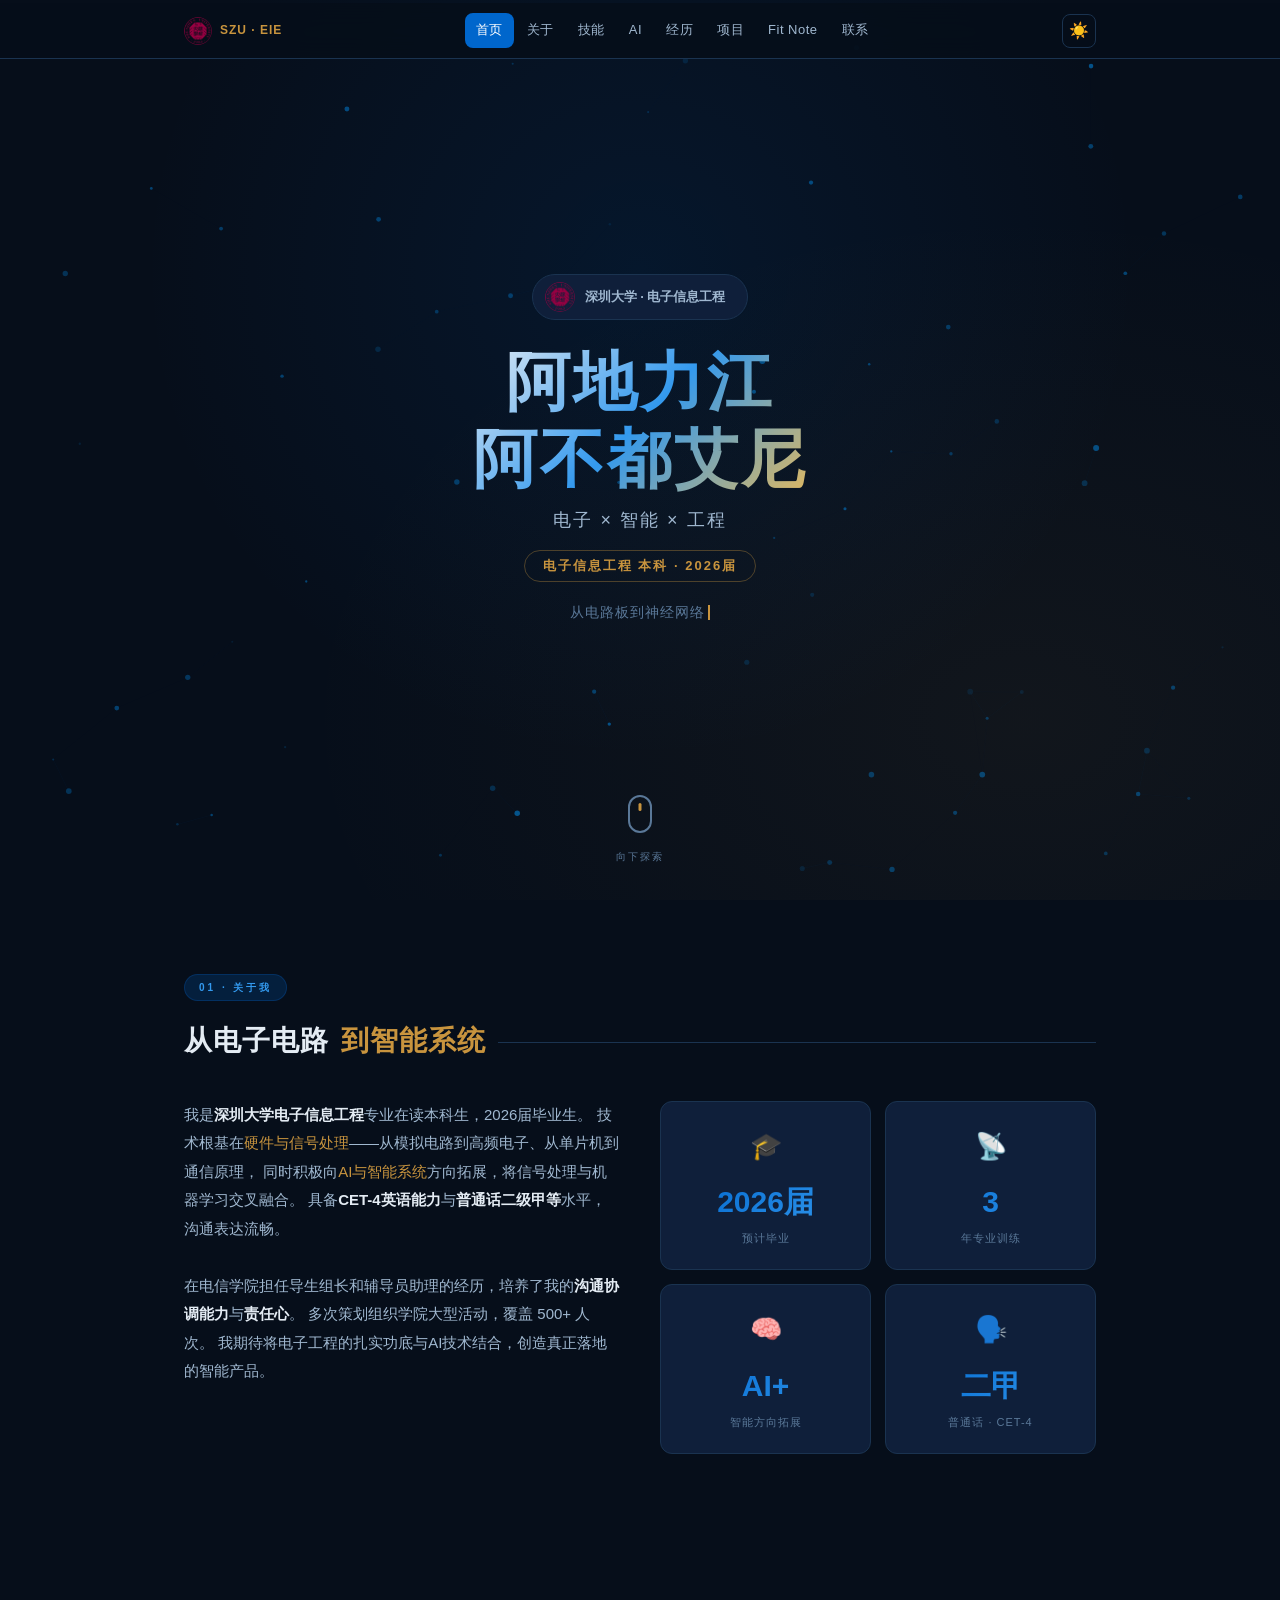
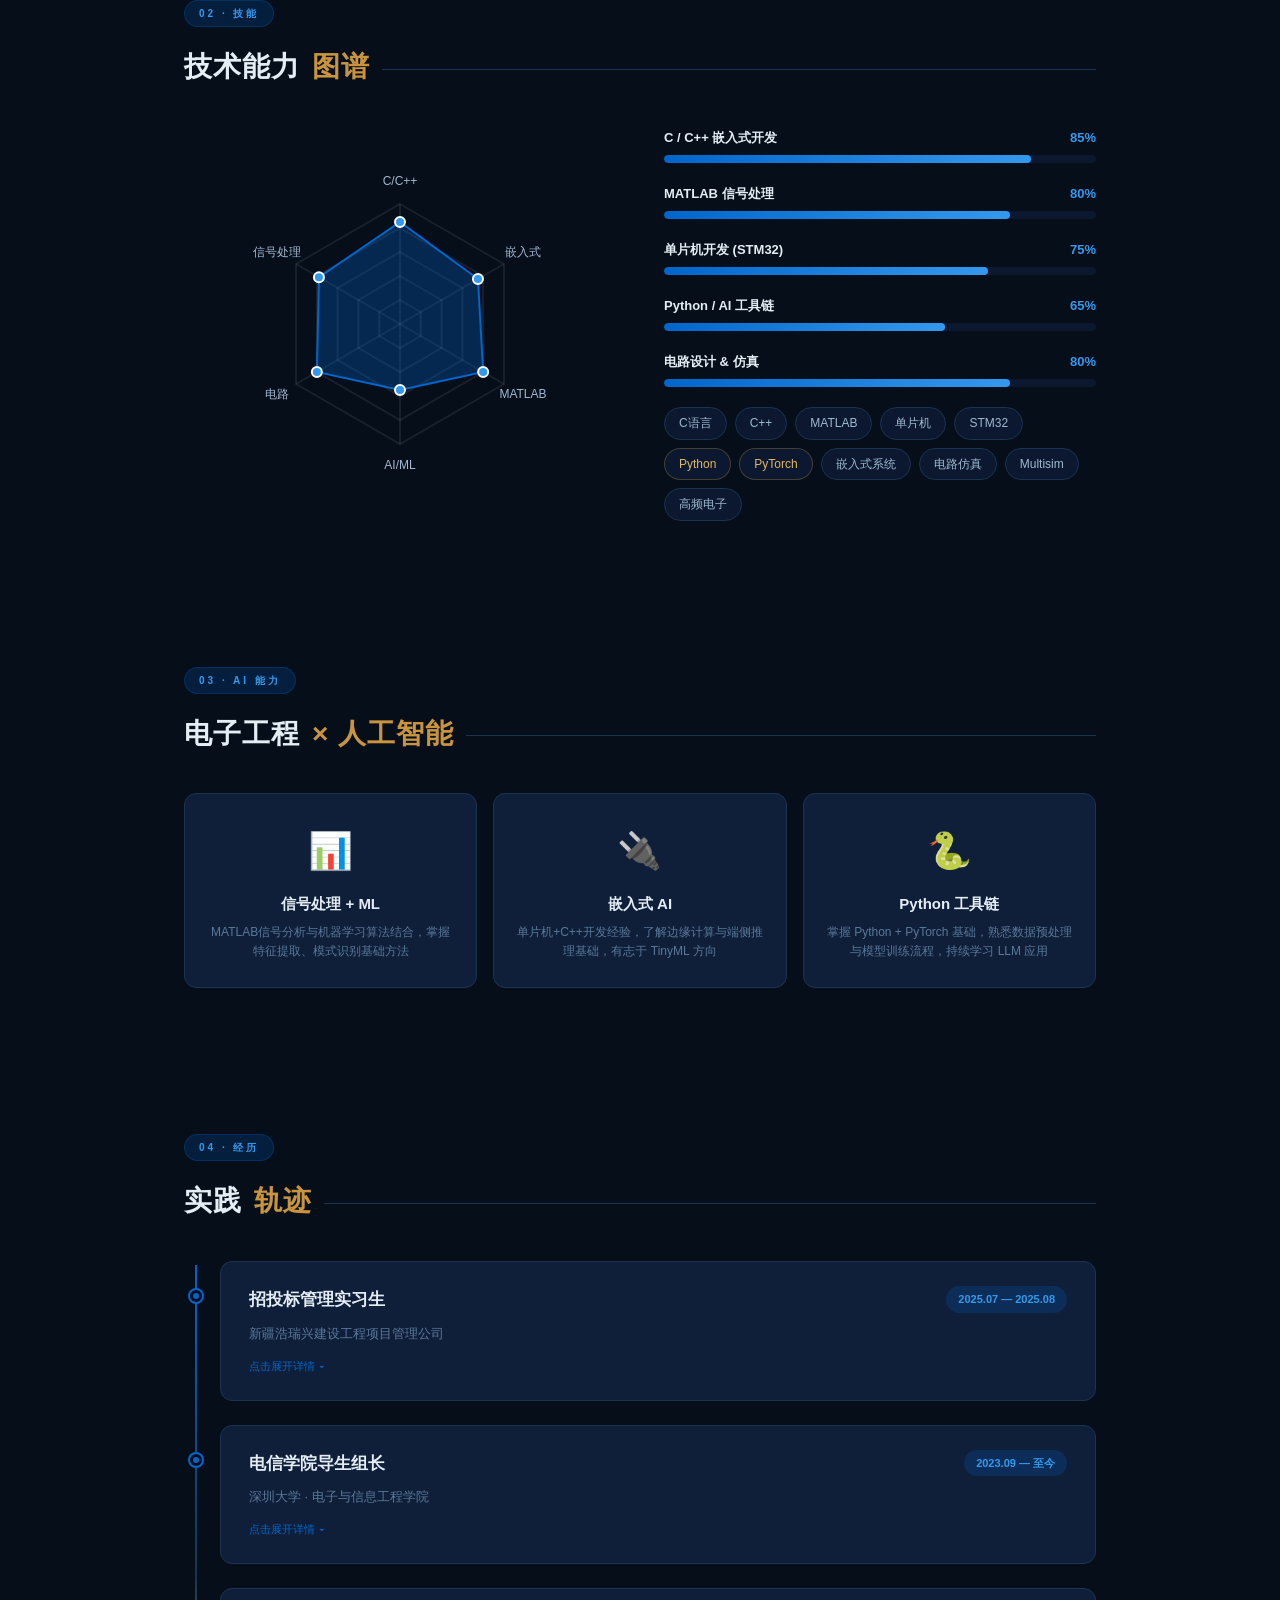
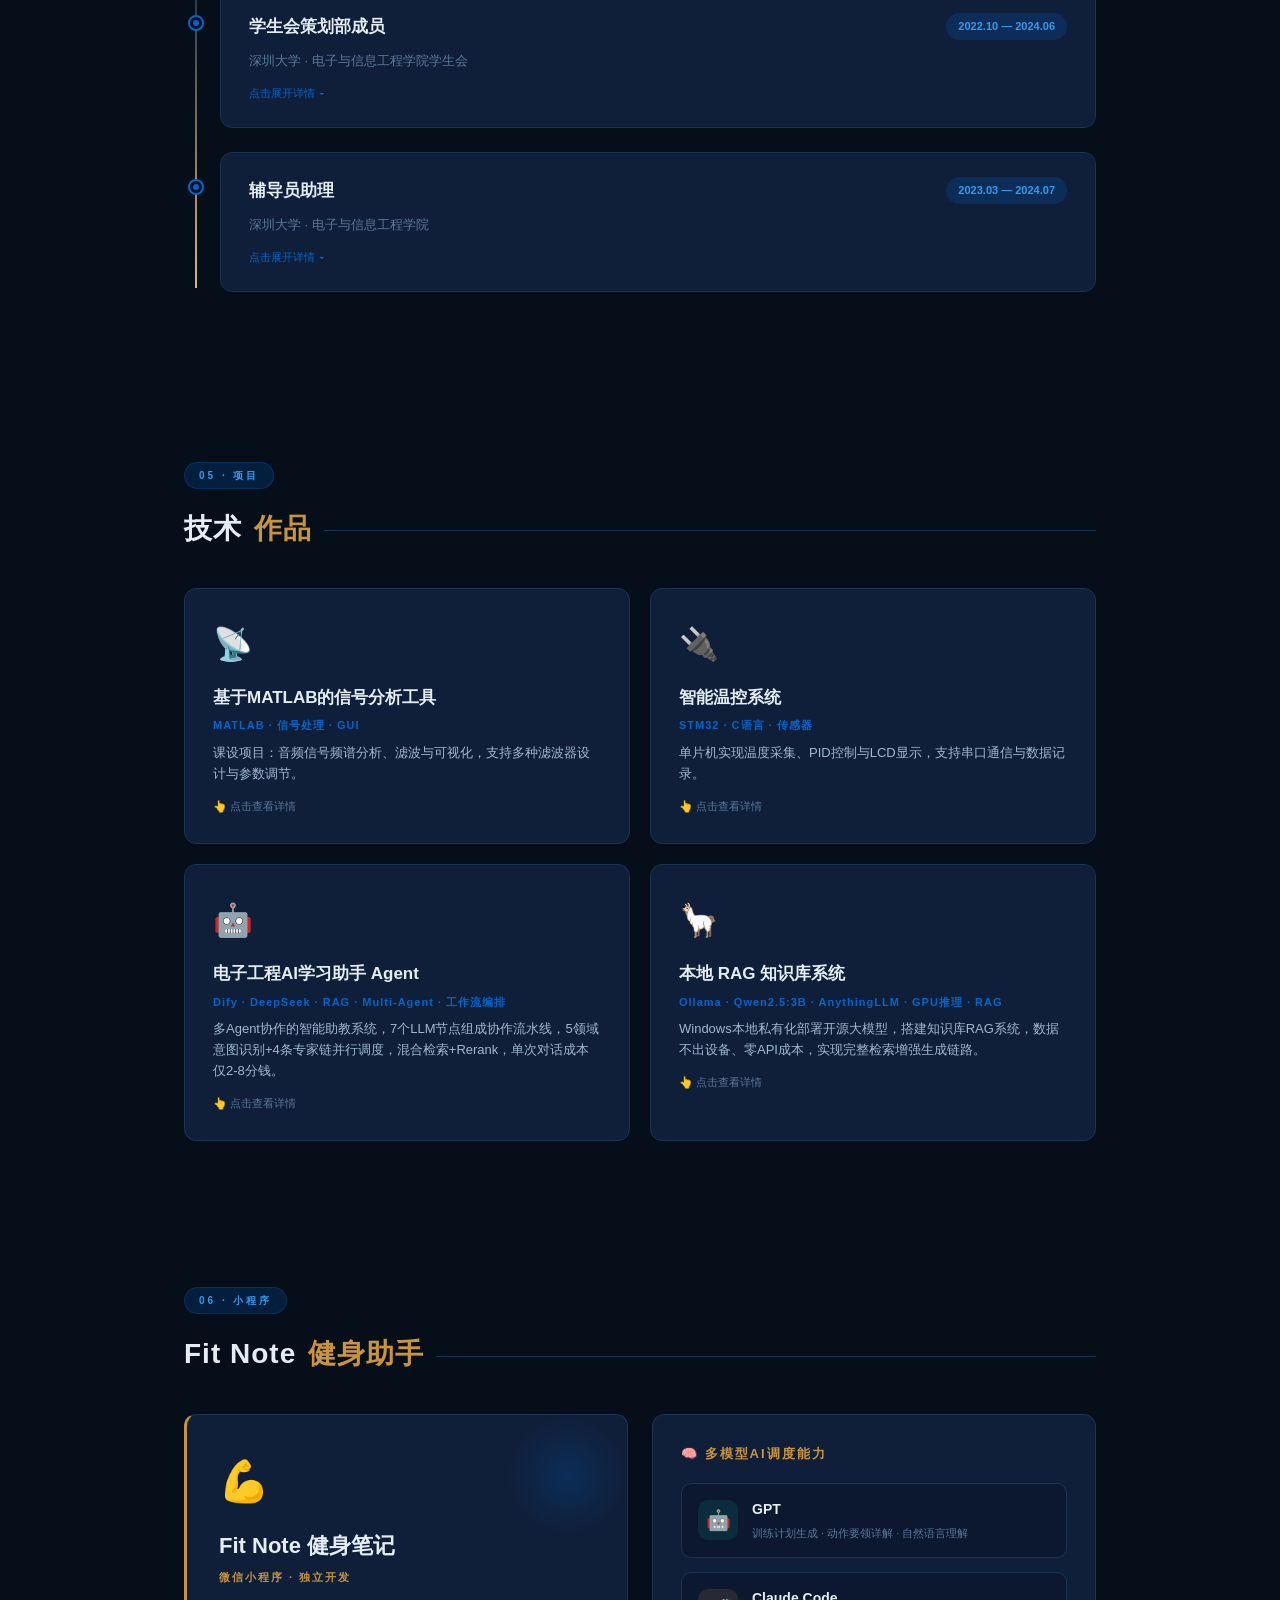
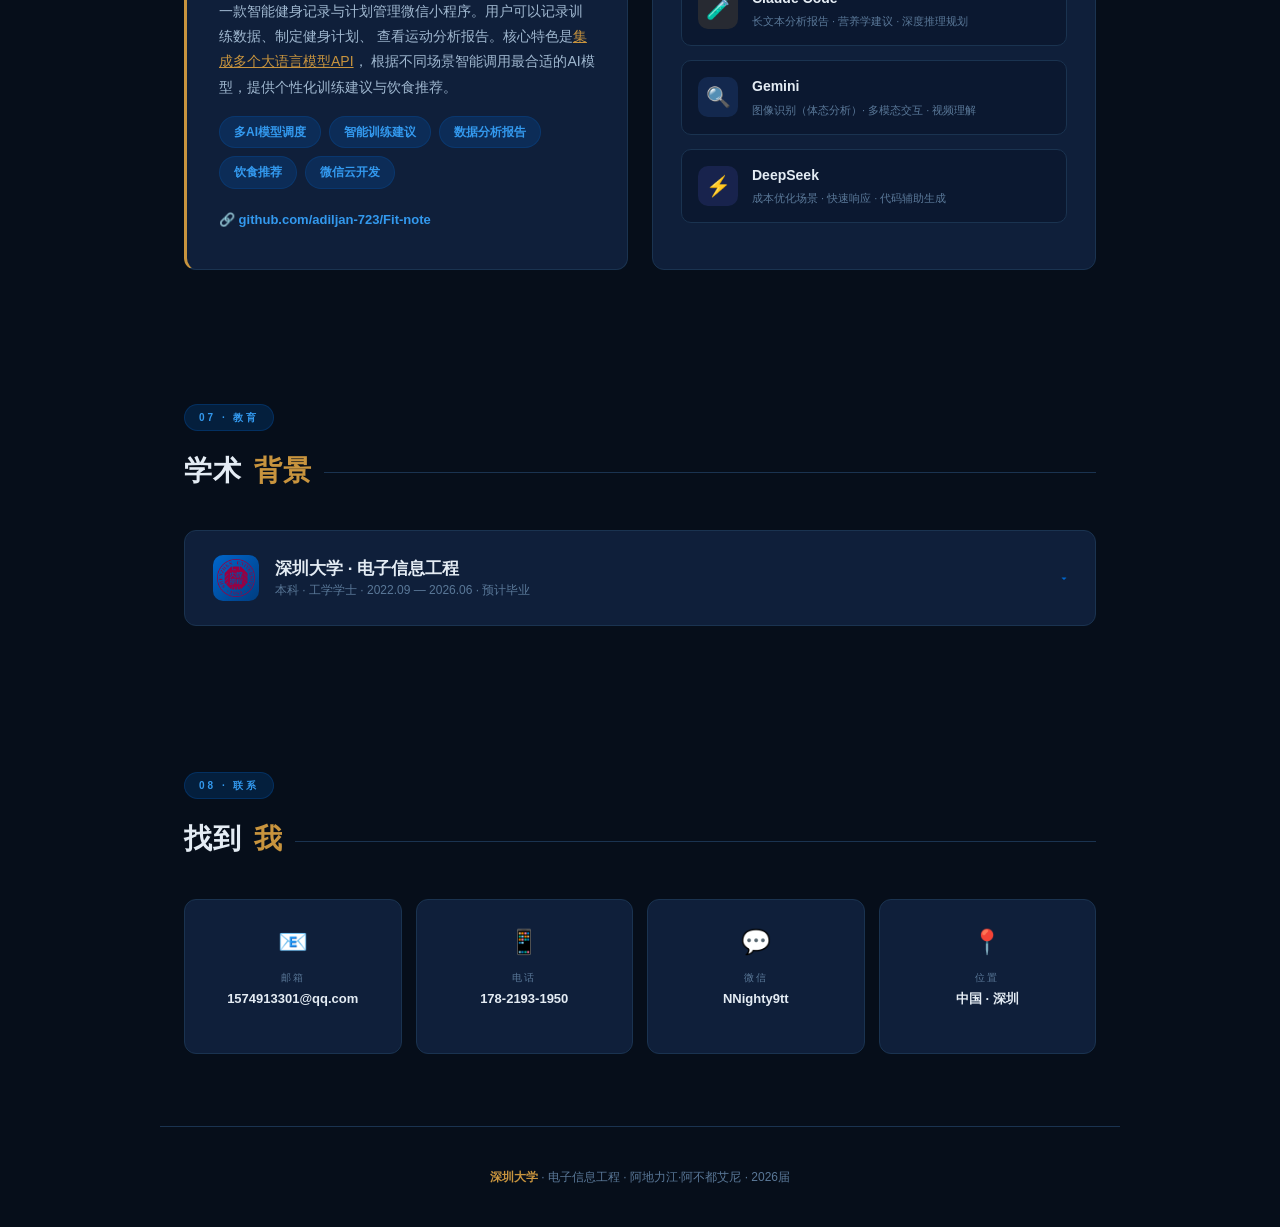
==== index.html @ 098285e2 "Agent项目改为弹窗模式+演示视频，修复Ollama视频路径 - Agent卡片：从直接跳转改为弹窗详情+视频播放+在线体验按钮 - Ollama卡片：移除本地路径按钮，改用相对路径视频 - 新增 " ====
<!DOCTYPE html>
<html lang="zh-CN" data-theme="dark">
<head>
<meta charset="UTF-8">
<meta name="viewport" content="width=device-width, initial-scale=1.0">
<title>阿地力江·阿不都艾尼 — 交互式简历</title>
<style>
/* ============================================================
   深圳大学校徽色系 — CSS Variables
   深蓝 #002b5c / 科技蓝 #0066cc / 暖金 #c8943e
   ============================================================ */
:root {
  --font: "PingFang SC", "Microsoft YaHei", "Helvetica Neue", -apple-system, sans-serif;
  --radius: 12px;
  --transition: 0.3s cubic-bezier(0.4, 0, 0.2, 1);
  --max-width: 960px;
  --nav-height: 56px;
}

[data-theme="dark"] {
  --bg: #060e1a;
  --bg2: #0b1830;
  --bg-card: #0f1f3a;
  --text: #e4ecf4;
  --text2: #a0b8d0;
  --text3: #5a7898;
  --accent: #0066cc;
  --accent2: #3399ee;
  --gold: #c8943e;
  --gold-light: #e0b860;
  --accent-glow: rgba(0, 102, 204, 0.2);
  --border: #1a3350;
  --nav-bg: rgba(6, 14, 26, 0.88);
  --shadow: 0 4px 24px rgba(0,0,0,0.5);
  --hero-gradient: radial-gradient(ellipse at 50% 30%, rgba(0,102,204,0.1) 0%, transparent 55%),
                    radial-gradient(ellipse at 80% 80%, rgba(200,148,62,0.06) 0%, transparent 50%);
  --card-highlight: rgba(0, 102, 204, 0.06);
}

[data-theme="light"] {
  --bg: #f4f7fa;
  --bg2: #eaf0f6;
  --bg-card: #ffffff;
  --text: #0a1f35;
  --text2: #3a5878;
  --text3: #8098b0;
  --accent: #004d99;
  --accent2: #0066cc;
  --gold: #a07020;
  --gold-light: #c8943e;
  --accent-glow: rgba(0, 77, 153, 0.08);
  --border: #d0dce8;
  --nav-bg: rgba(244, 247, 250, 0.88);
  --shadow: 0 4px 24px rgba(0,0,0,0.06);
  --hero-gradient: radial-gradient(ellipse at 50% 30%, rgba(0,77,153,0.04) 0%, transparent 55%),
                    radial-gradient(ellipse at 80% 80%, rgba(160,112,32,0.04) 0%, transparent 50%);
  --card-highlight: rgba(0, 77, 153, 0.03);
}

/* ============================================================
   Reset & Base
   ============================================================ */
*, *::before, *::after { margin: 0; padding: 0; box-sizing: border-box; }
html { scroll-behavior: smooth; scroll-padding-top: var(--nav-height); }
body {
  font-family: var(--font);
  background: var(--bg);
  color: var(--text);
  line-height: 1.7;
  transition: background var(--transition), color var(--transition);
  overflow-x: hidden;
}
a { color: var(--accent2); text-decoration: none; }

#scroll-progress {
  position: fixed; top: 0; left: 0; height: 3px;
  background: linear-gradient(90deg, var(--accent), var(--gold-light));
  z-index: 1001; width: 0%; transition: width 0.1s linear;
}

/* ====== Navbar ====== */
.nav {
  position: fixed; top: 3px; left: 0; right: 0; z-index: 1000;
  height: var(--nav-height);
  background: var(--nav-bg);
  backdrop-filter: blur(16px);
  -webkit-backdrop-filter: blur(16px);
  border-bottom: 1px solid var(--border);
  display: flex; align-items: center; justify-content: center;
}
.nav-inner {
  display: flex; align-items: center; gap: 8px;
  max-width: var(--max-width); width: 100%;
  padding: 0 24px; justify-content: space-between;
}
.nav-brand {
  display: flex; align-items: center; gap: 8px;
  font-size: 12px; font-weight: 700;
  color: var(--gold); letter-spacing: 1px; white-space: nowrap;
}
.nav-logo { width: 28px; height: 28px; border-radius: 50%; object-fit: contain; }
.nav-links { display: flex; gap: 2px; }
.nav-links a {
  color: var(--text2); font-size: 13px; font-weight: 500;
  padding: 6px 11px; border-radius: 8px;
  transition: all var(--transition); letter-spacing: 0.5px;
}
.nav-links a:hover { color: var(--text); background: var(--bg2); }
.nav-links a.active { color: #fff; background: var(--accent); }
.nav-right { display: flex; align-items: center; gap: 10px; }
.theme-toggle {
  background: none; border: 1px solid var(--border);
  color: var(--text2); font-size: 16px;
  width: 34px; height: 34px; border-radius: 8px;
  cursor: pointer; display: flex; align-items: center; justify-content: center;
  transition: all var(--transition);
}
.theme-toggle:hover { border-color: var(--gold); color: var(--gold); }

/* ====== Sections ====== */
.section {
  max-width: var(--max-width); margin: 0 auto;
  padding: 72px 24px;
  opacity: 0; transform: translateY(36px);
  transition: opacity 0.7s ease, transform 0.7s ease;
}
.section.visible { opacity: 1; transform: translateY(0); }
.section-badge {
  display: inline-block;
  font-size: 10px; font-weight: 700; letter-spacing: 3px;
  text-transform: uppercase;
  color: var(--accent2);
  background: var(--accent-glow);
  padding: 4px 14px; border-radius: 14px;
  margin-bottom: 16px;
  border: 1px solid rgba(0,102,204,0.25);
}
.section-title {
  font-size: 28px; font-weight: 800; letter-spacing: 1px;
  margin-bottom: 36px; position: relative;
  display: flex; align-items: center; gap: 12px;
}
.section-title::after {
  content: ''; flex: 1; height: 1px;
  background: var(--border); margin-top: 4px;
}
.section-title .hl { color: var(--gold); }

/* ====== Hero ====== */
.hero {
  position: relative; height: 100vh; min-height: 620px;
  display: flex; align-items: center; justify-content: center;
  overflow: hidden; background: var(--hero-gradient);
}
.hero canvas { position: absolute; top: 0; left: 0; z-index: 0; }
.hero-content { position: relative; z-index: 1; text-align: center; }
.hero-content .school-badge {
  display: inline-flex; align-items: center; gap: 10px;
  background: var(--bg-card); border: 1px solid var(--border);
  border-radius: 50px; padding: 7px 22px 7px 12px;
  margin-bottom: 24px; font-size: 13px; font-weight: 600;
  color: var(--text2); backdrop-filter: blur(10px);
}
.school-logo { width: 30px; height: 30px; border-radius: 50%; object-fit: contain; }
.hero-content h1 {
  font-size: clamp(38px, 7vw, 64px); font-weight: 900;
  letter-spacing: 3px; margin-bottom: 8px; line-height: 1.2;
  background: linear-gradient(135deg, var(--text) 0%, var(--accent2) 50%, var(--gold-light) 100%);
  -webkit-background-clip: text; -webkit-text-fill-color: transparent;
  background-clip: text;
}
.hero-content .subtitle {
  font-size: clamp(14px, 2.5vw, 18px);
  color: var(--text2); font-weight: 300; margin-bottom: 6px; letter-spacing: 2px;
}
.hero-content .major-tag {
  display: inline-block; font-size: 13px; font-weight: 600;
  color: var(--gold); letter-spacing: 2px;
  padding: 4px 18px;
  border: 1px solid rgba(200,148,62,0.35); border-radius: 20px; margin-top: 8px;
}
.hero-content .typewriter-wrap { min-height: 28px; margin-top: 16px; }
.hero-content .typewriter-wrap .typing { font-size: 14px; color: var(--text3); letter-spacing: 1px; }
.hero-content .typewriter-wrap .cursor {
  display: inline-block; width: 2px; height: 15px;
  background: var(--gold); margin-left: 3px; vertical-align: middle;
  animation: blink 0.8s infinite;
}
@keyframes blink { 0%,100% { opacity: 1; } 50% { opacity: 0; } }
.hero-scroll-hint {
  position: absolute; bottom: 32px; left: 50%;
  transform: translateX(-50%); z-index: 1; text-align: center;
}
.hero-scroll-hint .mouse {
  width: 24px; height: 38px; border: 2px solid var(--text3);
  border-radius: 14px; margin: 0 auto 8px; position: relative;
}
.hero-scroll-hint .mouse::after {
  content: ''; position: absolute; top: 6px; left: 50%;
  transform: translateX(-50%); width: 3px; height: 8px;
  background: var(--gold); border-radius: 2px;
  animation: scroll-wheel 1.8s ease infinite;
}
@keyframes scroll-wheel { 0% { opacity: 1; top: 6px; } 100% { opacity: 0; top: 20px; } }
.hero-scroll-hint span { font-size: 10px; color: var(--text3); letter-spacing: 2px; }

/* ====== About ====== */
.about-grid { display: grid; grid-template-columns: 1fr 1fr; gap: 40px; align-items: start; }
.about-intro { font-size: 15px; color: var(--text2); line-height: 1.9; }
.about-intro strong { color: var(--text); }
.about-intro em { color: var(--gold); font-style: normal; }
.highlight-cards { display: grid; grid-template-columns: 1fr 1fr; gap: 14px; }
.hl-card {
  background: var(--bg-card); border: 1px solid var(--border);
  border-radius: var(--radius); padding: 22px 18px; text-align: center;
  transition: all var(--transition); position: relative; overflow: hidden;
}
.hl-card::before {
  content: ''; position: absolute; top: 0; left: 0; right: 0; height: 2px;
  background: linear-gradient(90deg, var(--accent), var(--gold-light));
  opacity: 0; transition: opacity var(--transition);
}
.hl-card:hover::before { opacity: 1; }
.hl-card:hover { border-color: var(--accent); box-shadow: 0 8px 28px rgba(0,0,0,0.25); transform: translateY(-3px); }
.hl-card .hl-icon { font-size: 26px; margin-bottom: 8px; }
.hl-card .hl-num {
  font-size: 30px; font-weight: 800;
  background: linear-gradient(135deg, var(--accent), var(--accent2));
  -webkit-background-clip: text; -webkit-text-fill-color: transparent; background-clip: text;
}
.hl-card .hl-label { font-size: 11px; color: var(--text3); margin-top: 2px; letter-spacing: 1px; }

/* ====== Skills ====== */
.skills-layout { display: grid; grid-template-columns: 1fr 1fr; gap: 48px; align-items: center; }
.skills-radar { display: flex; justify-content: center; }
.skills-radar canvas { max-width: 320px; width: 100%; }
.skill-bars { display: flex; flex-direction: column; gap: 20px; }
.skill-bar-item .bar-header { display: flex; justify-content: space-between; font-size: 13px; font-weight: 600; margin-bottom: 6px; }
.skill-bar-item .bar-header .pct { color: var(--accent2); }
.bar-track { height: 8px; background: var(--bg2); border-radius: 4px; overflow: hidden; }
.bar-fill {
  height: 100%; border-radius: 4px;
  background: linear-gradient(90deg, var(--accent), var(--accent2));
  width: 0%; transition: width 1.2s cubic-bezier(0.4, 0, 0.2, 1);
}
.skill-tag-group { display: flex; flex-wrap: wrap; gap: 8px; margin-top: 20px; }
.skill-tag {
  font-size: 12px; font-weight: 500; padding: 5px 14px; border-radius: 20px;
  background: var(--bg2); color: var(--text2); border: 1px solid var(--border);
  cursor: default; transition: all var(--transition);
}
.skill-tag:hover { border-color: var(--accent); color: var(--accent2); background: var(--accent-glow); }
.skill-tag.gold { border-color: rgba(200,148,62,0.3); color: var(--gold-light); }
.skill-tag.gold:hover { border-color: var(--gold); background: rgba(200,148,62,0.08); }

/* ====== AI Section ====== */
.ai-cards { display: grid; grid-template-columns: repeat(3, 1fr); gap: 16px; }
.ai-card {
  background: var(--bg-card); border: 1px solid var(--border);
  border-radius: var(--radius); padding: 26px 22px; text-align: center;
  transition: all var(--transition); cursor: default;
}
.ai-card:hover { border-color: var(--accent); box-shadow: 0 0 28px var(--accent-glow); transform: translateY(-3px); }
.ai-card .ai-icon { font-size: 36px; margin-bottom: 10px; }
.ai-card h4 { font-size: 15px; font-weight: 700; margin-bottom: 6px; }
.ai-card p { font-size: 12px; color: var(--text3); line-height: 1.6; }

/* ====== Fit Note Section ====== */
.fitnote-showcase {
  display: grid; grid-template-columns: 1fr 1fr; gap: 24px;
  margin-bottom: 28px;
}
.fitnote-main {
  background: var(--bg-card); border: 1px solid var(--border);
  border-radius: var(--radius); padding: 32px;
  position: relative; overflow: hidden;
  border-left: 3px solid var(--gold);
}
.fitnote-main::before {
  content: ''; position: absolute; top: 0; right: 0; width: 120px; height: 120px;
  background: radial-gradient(circle, var(--accent-glow) 0%, transparent 70%);
  pointer-events: none;
}
.fitnote-main .fn-icon { font-size: 40px; margin-bottom: 12px; }
.fitnote-main h3 { font-size: 22px; font-weight: 800; margin-bottom: 4px; }
.fitnote-main .fn-platform {
  font-size: 11px; color: var(--gold); font-weight: 700;
  letter-spacing: 2px; margin-bottom: 12px;
}
.fitnote-main .fn-desc { font-size: 14px; color: var(--text2); line-height: 1.8; margin-bottom: 16px; }
.fn-highlights { display: flex; flex-wrap: wrap; gap: 8px; }
.fn-highlight {
  font-size: 12px; font-weight: 600;
  padding: 5px 14px; border-radius: 20px;
  background: var(--accent-glow); color: var(--accent2);
  border: 1px solid rgba(0,102,204,0.2);
}

.fitnote-ai {
  background: var(--bg-card); border: 1px solid var(--border);
  border-radius: var(--radius); padding: 28px;
}
.fitnote-ai h4 {
  font-size: 13px; font-weight: 700; letter-spacing: 2px;
  color: var(--gold); margin-bottom: 18px;
  display: flex; align-items: center; gap: 6px;
}
.ai-model-list { display: flex; flex-direction: column; gap: 14px; }
.ai-model-item {
  display: flex; align-items: center; gap: 14px;
  padding: 14px 16px;
  border-radius: 10px;
  background: var(--bg2); border: 1px solid var(--border);
  transition: all var(--transition);
}
.ai-model-item:hover { border-color: var(--accent); transform: translateX(4px); }
.ai-model-item .model-icon {
  width: 40px; height: 40px; border-radius: 10px;
  display: flex; align-items: center; justify-content: center;
  font-size: 20px; flex-shrink: 0;
}
.model-icon.gpt { background: rgba(16,163,127,0.15); }
.model-icon.claude { background: rgba(200,148,62,0.15); }
.model-icon.gemini { background: rgba(66,133,244,0.15); }
.model-icon.deepseek { background: rgba(99,102,241,0.15); }
.ai-model-item .model-info { flex: 1; }
.ai-model-item .model-name { font-size: 14px; font-weight: 700; }
.ai-model-item .model-use { font-size: 11px; color: var(--text3); margin-top: 2px; }

/* ====== Timeline ====== */
.timeline { position: relative; padding-left: 36px; }
.timeline::before {
  content: ''; position: absolute; left: 11px; top: 4px; bottom: 4px;
  width: 2px; background: linear-gradient(180deg, var(--accent), var(--border), var(--gold-light));
}
.tl-item {
  position: relative; background: var(--bg-card); border: 1px solid var(--border);
  border-radius: var(--radius); padding: 24px 28px; margin-bottom: 24px;
  cursor: pointer; transition: all var(--transition);
}
.tl-item:hover { border-color: var(--accent); box-shadow: 0 0 24px var(--accent-glow); transform: translateX(4px); }
.tl-item::before {
  content: ''; position: absolute; left: -31px; top: 28px;
  width: 12px; height: 12px; background: var(--accent); border-radius: 50%;
  border: 3px solid var(--bg); box-shadow: 0 0 0 2px var(--accent);
}
.tl-header { display: flex; justify-content: space-between; align-items: flex-start; flex-wrap: wrap; gap: 8px; margin-bottom: 8px; }
.tl-header h3 { font-size: 17px; font-weight: 700; }
.tl-header .period {
  font-size: 11px; font-weight: 700; color: var(--accent2);
  background: var(--accent-glow); padding: 4px 12px; border-radius: 20px; white-space: nowrap;
}
.tl-org { font-size: 13px; color: var(--text3); margin-bottom: 12px; }
.tl-detail { display: none; margin-top: 12px; }
.tl-item.expanded .tl-detail { display: block; }
.tl-detail ul { font-size: 14px; color: var(--text2); padding-left: 0; list-style: none; }
.tl-detail li { margin-bottom: 8px; position: relative; padding-left: 20px; line-height: 1.6; }
.tl-detail li::before { content: '▸'; position: absolute; left: 0; top: 0; color: var(--accent); font-size: 10px; }
.tl-expand-hint { font-size: 11px; color: var(--accent); margin-top: 8px; display: flex; align-items: center; gap: 4px; user-select: none; }
.tl-expand-hint .arrow { transition: transform var(--transition); display: inline-block; }
.tl-item.expanded .tl-expand-hint .arrow { transform: rotate(180deg); }

/* ====== Projects ====== */
.projects-grid { display: grid; grid-template-columns: 1fr 1fr; gap: 20px; }
.project-card {
  background: var(--bg-card); border: 1px solid var(--border);
  border-radius: var(--radius); padding: 28px; cursor: pointer;
  transition: all var(--transition); position: relative; overflow: hidden;
}
.project-card::after {
  content: ''; position: absolute; top: 0; left: 0; right: 0; bottom: 0;
  background: radial-gradient(circle at var(--mx,50%) var(--my,50%), var(--accent-glow) 0%, transparent 60%);
  opacity: 0; transition: opacity var(--transition); pointer-events: none;
}
.project-card:hover::after { opacity: 1; }
.project-card:hover { border-color: var(--accent); transform: translateY(-4px); box-shadow: var(--shadow); }
.project-card .p-icon { font-size: 32px; margin-bottom: 12px; }
.project-card h3 { font-size: 17px; font-weight: 700; margin-bottom: 4px; }
.project-card .p-tech { font-size: 11px; color: var(--accent); font-weight: 600; letter-spacing: 1px; margin-bottom: 8px; }
.project-card .p-desc { font-size: 13px; color: var(--text2); line-height: 1.6; }
.project-card .p-click-hint { font-size: 11px; color: var(--text3); margin-top: 12px; display: flex; align-items: center; gap: 4px; }

/* ====== Modal ====== */
.modal-overlay {
  position: fixed; top: 0; left: 0; right: 0; bottom: 0; z-index: 2000;
  background: rgba(6,14,26,0.75); backdrop-filter: blur(8px);
  display: flex; align-items: center; justify-content: center;
  opacity: 0; pointer-events: none; transition: opacity var(--transition); padding: 20px;
}
.modal-overlay.open { opacity: 1; pointer-events: auto; }
.modal {
  background: var(--bg-card); border: 1px solid var(--border);
  border-radius: 16px; max-width: 560px; width: 100%;
  max-height: 80vh; overflow-y: auto; padding: 36px; position: relative;
  box-shadow: 0 24px 80px rgba(0,0,0,0.5);
  transform: scale(0.92) translateY(20px); transition: transform var(--transition);
}
.modal-overlay.open .modal { transform: scale(1) translateY(0); }
.modal-close {
  position: absolute; top: 14px; right: 14px;
  width: 34px; height: 34px; border-radius: 50%;
  border: 1px solid var(--border); background: var(--bg2);
  color: var(--text); font-size: 16px; cursor: pointer;
  display: flex; align-items: center; justify-content: center;
  transition: all var(--transition);
}
.modal-close:hover { background: var(--accent); color: #fff; border-color: var(--accent); }
.modal h3 { font-size: 22px; margin-bottom: 4px; }
.modal .m-tech { font-size: 12px; color: var(--accent); font-weight: 600; letter-spacing: 1px; margin-bottom: 16px; }
.modal .m-desc { font-size: 14px; color: var(--text2); line-height: 1.8; margin-bottom: 16px; }
.modal .m-features { list-style: none; }
.modal .m-features li {
  font-size: 14px; color: var(--text2); padding: 7px 0;
  border-bottom: 1px solid var(--border); display: flex; align-items: flex-start; gap: 8px;
}
.modal .m-features li::before { content: '▸'; color: var(--accent); flex-shrink: 0; }
.modal .m-link {
  display: inline-block; margin-top: 16px; padding: 8px 20px;
  background: var(--accent); color: #fff; border-radius: 20px;
  font-size: 13px; font-weight: 600; transition: all var(--transition);
}
.modal .m-link:hover { opacity: 0.85; transform: translateY(-2px); }

/* ====== Video Player ====== */
.modal .m-video-section {
  margin-top: 20px; padding-top: 16px;
  border-top: 1px solid var(--border);
}
.modal .m-video-section .m-video-title {
  font-size: 12px; font-weight: 700; letter-spacing: 2px;
  color: var(--gold); margin-bottom: 12px;
  display: flex; align-items: center; gap: 6px;
}
.modal .m-video-wrap {
  background: #000; border-radius: 10px; overflow: hidden;
  max-width: 100%;
}
.modal .m-video-wrap video {
  width: 100%; display: block; max-height: 320px;
}
.modal .m-demo-btn {
  display: inline-block; margin-top: 12px;
  padding: 10px 24px;
  background: linear-gradient(135deg, var(--accent), var(--accent2));
  color: #fff; border: none; border-radius: 10px;
  font-size: 14px; font-weight: 700; cursor: pointer;
  letter-spacing: 1px;
  transition: all var(--transition);
}
.modal .m-demo-btn:hover { opacity: 0.85; transform: translateY(-2px); box-shadow: 0 4px 16px var(--accent-glow); }

/* ====== Education ====== */
.edu-card {
  background: var(--bg-card); border: 1px solid var(--border);
  border-radius: var(--radius); overflow: hidden; transition: all var(--transition);
}
.edu-toggle {
  width: 100%; background: none; border: none; color: var(--text); text-align: left;
  padding: 24px 28px; cursor: pointer;
  display: flex; justify-content: space-between; align-items: center;
  font-family: var(--font); font-size: inherit; transition: all var(--transition);
}
.edu-toggle:hover { background: var(--bg2); }
.edu-toggle .edu-left { display: flex; align-items: center; gap: 16px; }
.edu-toggle .edu-logo-wrap {
  width: 46px; height: 46px; border-radius: 10px;
  background: linear-gradient(135deg, var(--accent), #003d80);
  display: flex; align-items: center; justify-content: center;
  color: #fff; font-weight: 900; font-size: 16px; flex-shrink: 0;
  padding: 4px;
}
.edu-logo-img { width: 38px; height: 38px; border-radius: 6px; object-fit: contain; }
.edu-toggle h3 { font-size: 17px; font-weight: 700; }
.edu-toggle .edu-meta { font-size: 12px; color: var(--text3); margin-top: 2px; }
.edu-toggle .edu-arrow { font-size: 12px; color: var(--accent); transition: transform var(--transition); flex-shrink: 0; }
.edu-card.open .edu-toggle .edu-arrow { transform: rotate(180deg); }
.edu-body { max-height: 0; overflow: hidden; transition: max-height 0.4s ease; }
.edu-card.open .edu-body { max-height: 500px; }
.edu-body-inner { padding: 0 28px 28px 86px; font-size: 14px; color: var(--text2); line-height: 1.8; }
.edu-body-inner .course-row { margin-bottom: 14px; }
.edu-body-inner .course-row strong { color: var(--text); font-size: 12px; letter-spacing: 1px; }
.course-tags { display: flex; flex-wrap: wrap; gap: 8px; margin-top: 6px; }
.course-tag {
  font-size: 11px; background: var(--bg2); color: var(--text2);
  padding: 3px 10px; border-radius: 6px; border: 1px solid var(--border);
}
.course-tag.cert {
  background: rgba(200,148,62,0.1); border-color: rgba(200,148,62,0.3);
  color: var(--gold-light); font-weight: 600;
}

/* ====== Contact ====== */
.contact-grid { display: grid; grid-template-columns: repeat(4, 1fr); gap: 14px; }
.contact-item {
  background: var(--bg-card); border: 1px solid var(--border);
  border-radius: var(--radius); padding: 22px 16px; text-align: center;
  transition: all var(--transition); cursor: pointer;
  text-decoration: none; color: var(--text); display: block;
}
.contact-item:hover { border-color: var(--accent); box-shadow: 0 0 20px var(--accent-glow); transform: translateY(-2px); }
.contact-item .c-icon { font-size: 24px; margin-bottom: 6px; }
.contact-item .c-label { font-size: 10px; color: var(--text3); letter-spacing: 2px; margin-bottom: 2px; }
.contact-item .c-value { font-size: 13px; font-weight: 600; word-break: break-all; }
.contact-item .c-hint { font-size: 10px; color: var(--accent); margin-top: 4px; opacity: 0; transition: opacity var(--transition); }
.contact-item:hover .c-hint { opacity: 1; }

.copied-toast {
  position: fixed; bottom: 32px; left: 50%; transform: translateX(-50%);
  background: var(--accent); color: #fff; padding: 10px 24px; border-radius: 20px;
  font-size: 13px; font-weight: 600; z-index: 3000;
  opacity: 0; pointer-events: none; transition: opacity 0.3s ease;
}
.copied-toast.show { opacity: 1; }

#back-to-top {
  position: fixed; bottom: 28px; right: 28px; z-index: 999;
  width: 44px; height: 44px; border-radius: 50%;
  border: 1px solid var(--border); background: var(--bg-card);
  color: var(--text); font-size: 20px; cursor: pointer;
  display: flex; align-items: center; justify-content: center;
  box-shadow: var(--shadow); opacity: 0; pointer-events: none;
  transform: translateY(12px); transition: all var(--transition);
}
#back-to-top.visible { opacity: 1; pointer-events: auto; transform: translateY(0); }
#back-to-top:hover { background: var(--accent); color: #fff; border-color: var(--accent); }

.footer {
  text-align: center; padding: 40px 24px;
  font-size: 12px; color: var(--text3);
  border-top: 1px solid var(--border);
  max-width: var(--max-width); margin: 0 auto;
}
.footer .szu-mark { color: var(--gold); font-weight: 700; }

/* ====== Responsive ====== */
@media (max-width: 768px) {
  .nav-brand { font-size:10px; gap:4px; }
  .nav-logo { width: 22px; height: 22px; }
  .nav-links a { font-size: 11px; padding: 6px 6px; }
  .about-grid { grid-template-columns: 1fr; gap: 24px; }
  .skills-layout { grid-template-columns: 1fr; gap: 32px; }
  .projects-grid { grid-template-columns: 1fr; }
  .contact-grid { grid-template-columns: 1fr 1fr; }
  .ai-cards { grid-template-columns: 1fr; }
  .fitnote-showcase { grid-template-columns: 1fr; }
  .section { padding: 52px 18px; }
  .section-title { font-size: 24px; }
}
</style>
</head>
<body>

<!-- ====== Scroll Progress ====== -->
<div id="scroll-progress"></div>

<!-- ====== Navbar ====== -->
<nav class="nav">
  <div class="nav-inner">
    <span class="nav-brand">
      <img src="[data-uri]" class="nav-logo" alt="深圳大学">
      SZU · EIE
    </span>
    <div class="nav-links">
      <a href="#hero" class="active">首页</a>
      <a href="#about">关于</a>
      <a href="#skills">技能</a>
      <a href="#ai">AI</a>
      <a href="#experience">经历</a>
      <a href="#projects">项目</a>
      <a href="#fitnote">Fit Note</a>
      <a href="#contact">联系</a>
    </div>
    <div class="nav-right">
      <button class="theme-toggle" id="theme-toggle" title="切换主题" aria-label="切换主题">☀️</button>
    </div>
  </div>
</nav>

<!-- ====== Hero ====== -->
<section class="hero" id="hero">
  <canvas id="particle-canvas"></canvas>
  <div class="hero-content">
    <div class="school-badge">
      <img src="[data-uri]" class="school-logo" alt="深圳大学">
      <span>深圳大学 · 电子信息工程</span>
    </div>
    <h1>阿地力江<br>阿不都艾尼</h1>
    <p class="subtitle">电子 × 智能 × 工程</p>
    <div class="major-tag">电子信息工程 本科 · 2026届</div>
    <div class="typewriter-wrap">
      <span class="typing" id="typewriter"></span><span class="cursor"></span>
    </div>
  </div>
  <div class="hero-scroll-hint">
    <div class="mouse"></div>
    <span>向下探索</span>
  </div>
</section>

<!-- ====== About ====== -->
<section class="section" id="about">
  <span class="section-badge">01 · 关于我</span>
  <h2 class="section-title">从电子电路<span class="hl">到智能系统</span></h2>
  <div class="about-grid">
    <p class="about-intro">
      我是<strong>深圳大学电子信息工程</strong>专业在读本科生，2026届毕业生。
      技术根基在<em>硬件与信号处理</em>——从模拟电路到高频电子、从单片机到通信原理，
      同时积极向<em>AI与智能系统</em>方向拓展，将信号处理与机器学习交叉融合。
      具备<strong>CET-4英语能力</strong>与<strong>普通话二级甲等</strong>水平，沟通表达流畅。
      <br><br>
      在电信学院担任导生组长和辅导员助理的经历，培养了我的<strong>沟通协调能力</strong>与<strong>责任心</strong>。
      多次策划组织学院大型活动，覆盖 500+ 人次。
      我期待将电子工程的扎实功底与AI技术结合，创造真正落地的智能产品。
    </p>
    <div class="highlight-cards">
      <div class="hl-card"><div class="hl-icon">🎓</div><div class="hl-num">2026届</div><div class="hl-label">预计毕业</div></div>
      <div class="hl-card"><div class="hl-icon">📡</div><div class="hl-num" data-count="4">0</div><div class="hl-label">年专业训练</div></div>
      <div class="hl-card"><div class="hl-icon">🧠</div><div class="hl-num">AI+</div><div class="hl-label">智能方向拓展</div></div>
      <div class="hl-card"><div class="hl-icon">🗣️</div><div class="hl-num">二甲</div><div class="hl-label">普通话 · CET-4</div></div>
    </div>
  </div>
</section>

<!-- ====== Skills ====== -->
<section class="section" id="skills">
  <span class="section-badge">02 · 技能</span>
  <h2 class="section-title">技术能力<span class="hl">图谱</span></h2>
  <div class="skills-layout">
    <div class="skills-radar">
      <canvas id="radar-canvas" width="320" height="320"></canvas>
    </div>
    <div>
      <div class="skill-bars">
        <div class="skill-bar-item"><div class="bar-header"><span>C / C++ 嵌入式开发</span><span class="pct">85%</span></div><div class="bar-track"><div class="bar-fill" data-width="85"></div></div></div>
        <div class="skill-bar-item"><div class="bar-header"><span>MATLAB 信号处理</span><span class="pct">80%</span></div><div class="bar-track"><div class="bar-fill" data-width="80"></div></div></div>
        <div class="skill-bar-item"><div class="bar-header"><span>单片机开发 (STM32)</span><span class="pct">75%</span></div><div class="bar-track"><div class="bar-fill" data-width="75"></div></div></div>
        <div class="skill-bar-item"><div class="bar-header"><span>Python / AI 工具链</span><span class="pct">65%</span></div><div class="bar-track"><div class="bar-fill" data-width="65"></div></div></div>
        <div class="skill-bar-item"><div class="bar-header"><span>电路设计 & 仿真</span><span class="pct">80%</span></div><div class="bar-track"><div class="bar-fill" data-width="80"></div></div></div>
      </div>
      <div class="skill-tag-group">
        <span class="skill-tag">C语言</span><span class="skill-tag">C++</span><span class="skill-tag">MATLAB</span>
        <span class="skill-tag">单片机</span><span class="skill-tag">STM32</span>
        <span class="skill-tag gold">Python</span><span class="skill-tag gold">PyTorch</span>
        <span class="skill-tag">嵌入式系统</span><span class="skill-tag">电路仿真</span>
        <span class="skill-tag">Multisim</span><span class="skill-tag">高频电子</span>
      </div>
    </div>
  </div>
</section>

<!-- ====== AI ====== -->
<section class="section" id="ai">
  <span class="section-badge">03 · AI 能力</span>
  <h2 class="section-title">电子工程<span class="hl">× 人工智能</span></h2>
  <div class="ai-cards">
    <div class="ai-card">
      <div class="ai-icon">📊</div>
      <h4>信号处理 + ML</h4>
      <p>MATLAB信号分析与机器学习算法结合，掌握特征提取、模式识别基础方法</p>
    </div>
    <div class="ai-card">
      <div class="ai-icon">🔌</div>
      <h4>嵌入式 AI</h4>
      <p>单片机+C++开发经验，了解边缘计算与端侧推理基础，有志于 TinyML 方向</p>
    </div>
    <div class="ai-card">
      <div class="ai-icon">🐍</div>
      <h4>Python 工具链</h4>
      <p>掌握 Python + PyTorch 基础，熟悉数据预处理与模型训练流程，持续学习 LLM 应用</p>
    </div>
  </div>
</section>

<!-- ====== Experience ====== -->
<section class="section" id="experience">
  <span class="section-badge">04 · 经历</span>
  <h2 class="section-title">实践<span class="hl">轨迹</span></h2>
  <div class="timeline">
    <div class="tl-item" data-expand>
      <div class="tl-header"><h3>招投标管理实习生</h3><span class="period">2025.07 — 2025.08</span></div>
      <p class="tl-org">新疆浩瑞兴建设工程项目管理公司</p>
      <div class="tl-detail">
        <ul>
          <li>参与工程项目文档管理与数据整理，协助处理施工现场的进度记录与质量检查报告</li>
          <li>使用 Excel/MATLAB 进行工程数据分析与可视化，为项目决策提供数据支撑</li>
          <li>在实践中加深了对电子信息系统在工程管理中应用的理解</li>
        </ul>
      </div>
      <div class="tl-expand-hint"><span>点击展开详情</span><span class="arrow">▾</span></div>
    </div>
    <div class="tl-item" data-expand>
      <div class="tl-header"><h3>电信学院导生组长</h3><span class="period">2023.09 — 至今</span></div>
      <p class="tl-org">深圳大学 · 电子与信息工程学院</p>
      <div class="tl-detail">
        <ul>
          <li>作为导生组长，负责对接10+名新生的学业指导与校园适应，获评"优秀导生"</li>
          <li>统筹导生组工作安排与信息传达，搭建学院与学生之间的沟通桥梁</li>
          <li>锻炼了团队管理与跨层级沟通能力</li>
        </ul>
      </div>
      <div class="tl-expand-hint"><span>点击展开详情</span><span class="arrow">▾</span></div>
    </div>
    <div class="tl-item" data-expand>
      <div class="tl-header"><h3>学生会策划部成员</h3><span class="period">2022.10 — 2024.06</span></div>
      <p class="tl-org">深圳大学 · 电子与信息工程学院学生会</p>
      <div class="tl-detail">
        <ul>
          <li>参与策划学院迎新晚会、科技文化节等大型活动，累计覆盖 500+ 人次</li>
          <li>负责活动方案撰写、场地协调与执行推进，锻炼了多任务并行处理能力</li>
        </ul>
      </div>
      <div class="tl-expand-hint"><span>点击展开详情</span><span class="arrow">▾</span></div>
    </div>
    <div class="tl-item" data-expand>
      <div class="tl-header"><h3>辅导员助理</h3><span class="period">2023.03 — 2024.07</span></div>
      <p class="tl-org">深圳大学 · 电子与信息工程学院</p>
      <div class="tl-detail">
        <ul>
          <li>协助辅导员处理年级日常事务，包括信息收集、数据统计、通知传达等</li>
          <li>参与奖学金评定材料审核与整理工作，培养了细致严谨的工作态度</li>
        </ul>
      </div>
      <div class="tl-expand-hint"><span>点击展开详情</span><span class="arrow">▾</span></div>
    </div>
  </div>
</section>

<!-- ====== Projects ====== -->
<section class="section" id="projects">
  <span class="section-badge">05 · 项目</span>
  <h2 class="section-title">技术<span class="hl">作品</span></h2>
  <div class="projects-grid">
    <div class="project-card" data-project="signal"
         onmousemove="this.style.setProperty('--mx', event.offsetX+'px'); this.style.setProperty('--my', event.offsetY+'px')">
      <div class="p-icon">📡</div>
      <h3>基于MATLAB的信号分析工具</h3>
      <p class="p-tech">MATLAB · 信号处理 · GUI</p>
      <p class="p-desc">课设项目：音频信号频谱分析、滤波与可视化，支持多种滤波器设计与参数调节。</p>
      <p class="p-click-hint">👆 点击查看详情</p>
    </div>
    <div class="project-card" data-project="mcu"
         onmousemove="this.style.setProperty('--mx', event.offsetX+'px'); this.style.setProperty('--my', event.offsetY+'px')">
      <div class="p-icon">🔌</div>
      <h3>智能温控系统</h3>
      <p class="p-tech">STM32 · C语言 · 传感器</p>
      <p class="p-desc">单片机实现温度采集、PID控制与LCD显示，支持串口通信与数据记录。</p>
      <p class="p-click-hint">👆 点击查看详情</p>
    </div>
    <div class="project-card" data-project="agent"
         onmousemove="this.style.setProperty('--mx', event.offsetX+'px'); this.style.setProperty('--my', event.offsetY+'px')">
      <div class="p-icon">🤖</div>
      <h3>电子工程AI学习助手 Agent</h3>
      <p class="p-tech">Dify · DeepSeek · RAG · Multi-Agent · 工作流编排</p>
      <p class="p-desc">多Agent协作的智能助教系统，7个LLM节点组成协作流水线，5领域意图识别+4条专家链并行调度，混合检索+Rerank，单次对话成本仅2-8分钱。</p>
      <p class="p-click-hint">👆 点击查看详情</p>
    </div>
    <div class="project-card" data-project="ollama"
         onmousemove="this.style.setProperty('--mx', event.offsetX+'px'); this.style.setProperty('--my', event.offsetY+'px')">
      <div class="p-icon">🦙</div>
      <h3>本地 RAG 知识库系统</h3>
      <p class="p-tech">Ollama · Qwen2.5:3B · AnythingLLM · GPU推理 · RAG</p>
      <p class="p-desc">Windows本地私有化部署开源大模型，搭建知识库RAG系统，数据不出设备、零API成本，实现完整检索增强生成链路。</p>
      <p class="p-click-hint">👆 点击查看详情</p>
    </div>
  </div>
</section>

<!-- ====== Fit Note 小程序 ====== -->
<section class="section" id="fitnote">
  <span class="section-badge">06 · 小程序</span>
  <h2 class="section-title">Fit Note<span class="hl"> 健身助手</span></h2>
  <div class="fitnote-showcase">
    <div class="fitnote-main">
      <div class="fn-icon">💪</div>
      <h3>Fit Note 健身笔记</h3>
      <p class="fn-platform">微信小程序 · 独立开发</p>
      <p class="fn-desc">
        一款智能健身记录与计划管理微信小程序。用户可以记录训练数据、制定健身计划、
        查看运动分析报告。核心特色是<a href="https://github.com/adiljan-723/Fit-note" target="_blank" rel="noopener" style="color:var(--gold);text-decoration:underline;">集成多个大语言模型API</a>，
        根据不同场景智能调用最合适的AI模型，提供个性化训练建议与饮食推荐。
      </p>
      <div class="fn-highlights">
        <span class="fn-highlight">多AI模型调度</span>
        <span class="fn-highlight">智能训练建议</span>
        <span class="fn-highlight">数据分析报告</span>
        <span class="fn-highlight">饮食推荐</span>
        <span class="fn-highlight">微信云开发</span>
      </div>
      <a href="https://github.com/adiljan-723/Fit-note" target="_blank" rel="noopener" style="display:inline-flex;align-items:center;gap:6px;margin-top:14px;font-size:13px;font-weight:600;color:var(--accent2);text-decoration:none;padding:6px 0;">
        🔗 github.com/adiljan-723/Fit-note
      </a>
    </div>
    <div class="fitnote-ai">
      <h4>🧠 多模型AI调度能力</h4>
      <div class="ai-model-list">
        <div class="ai-model-item">
          <div class="model-icon gpt">🤖</div>
          <div class="model-info">
            <div class="model-name">GPT</div>
            <div class="model-use">训练计划生成 · 动作要领详解 · 自然语言理解</div>
          </div>
        </div>
        <div class="ai-model-item">
          <div class="model-icon claude">🧪</div>
          <div class="model-info">
            <div class="model-name">Claude Code</div>
            <div class="model-use">长文本分析报告 · 营养学建议 · 深度推理规划</div>
          </div>
        </div>
        <div class="ai-model-item">
          <div class="model-icon gemini">🔍</div>
          <div class="model-info">
            <div class="model-name">Gemini</div>
            <div class="model-use">图像识别（体态分析）· 多模态交互 · 视频理解</div>
          </div>
        </div>
        <div class="ai-model-item">
          <div class="model-icon deepseek">⚡</div>
          <div class="model-info">
            <div class="model-name">DeepSeek</div>
            <div class="model-use">成本优化场景 · 快速响应 · 代码辅助生成</div>
          </div>
        </div>
      </div>
    </div>
  </div>
</section>

<!-- ====== Education ====== -->
<section class="section" id="education" style="padding-top:32px;">
  <span class="section-badge">07 · 教育</span>
  <h2 class="section-title">学术<span class="hl">背景</span></h2>
  <div class="edu-card" id="edu-card">
    <button class="edu-toggle" id="edu-toggle">
      <div class="edu-left">
        <span class="edu-logo-wrap">
          <img src="[data-uri]" class="edu-logo-img" alt="深圳大学">
        </span>
        <div>
          <h3>深圳大学 · 电子信息工程</h3>
          <p class="edu-meta">本科 · 工学学士 · 2022.09 — 2026.06 · 预计毕业</p>
        </div>
      </div>
      <span class="edu-arrow">▾</span>
    </button>
    <div class="edu-body">
      <div class="edu-body-inner">
        <div class="course-row">
          <strong>📚 核心课程</strong>
          <div class="course-tags">
            <span class="course-tag">数字电子技术</span><span class="course-tag">模拟电子技术</span>
            <span class="course-tag">高频电子线路</span><span class="course-tag">电路分析</span>
            <span class="course-tag">信号与系统</span><span class="course-tag">通信原理</span>
            <span class="course-tag">C语言</span><span class="course-tag">C++程序设计</span>
            <span class="course-tag">MATLAB语言</span><span class="course-tag">单片机开发与应用</span>
          </div>
        </div>
        <div class="course-row" style="margin-top:16px;">
          <strong>🏅 语言能力 & 证书</strong>
          <div class="course-tags">
            <span class="course-tag cert">英语四级 CET-4</span>
            <span class="course-tag cert">普通话二级甲等</span>
          </div>
        </div>
        <div class="course-row" style="margin-top:16px;">
          <strong>🎯 社团 & 活动</strong>
          <div class="course-tags">
            <span class="course-tag">电信学院导生组长</span>
            <span class="course-tag">学生会策划部成员</span>
            <span class="course-tag">辅导员助理</span>
            <span class="course-tag">多次策划组织大型活动</span>
          </div>
        </div>
      </div>
    </div>
  </div>
</section>

<!-- ====== Contact ====== -->
<section class="section" id="contact">
  <span class="section-badge">08 · 联系</span>
  <h2 class="section-title">找到<span class="hl">我</span></h2>
  <div class="contact-grid">
    <div class="contact-item" data-copy="1574913301@qq.com">
      <div class="c-icon">📧</div><div class="c-label">邮箱</div>
      <div class="c-value">1574913301@qq.com</div><div class="c-hint">点击复制</div>
    </div>
    <div class="contact-item" data-copy="17821931950">
      <div class="c-icon">📱</div><div class="c-label">电话</div>
      <div class="c-value">178-2193-1950</div><div class="c-hint">点击复制</div>
    </div>
    <div class="contact-item" data-copy="NNighty9tt">
      <div class="c-icon">💬</div><div class="c-label">微信</div>
      <div class="c-value">NNighty9tt</div><div class="c-hint">点击复制</div>
    </div>
    <div class="contact-item">
      <div class="c-icon">📍</div><div class="c-label">位置</div>
      <div class="c-value">中国 · 深圳</div><div class="c-hint">深圳大学</div>
    </div>
  </div>
</section>

<!-- ====== Footer ====== -->
<div class="footer">
  <span class="szu-mark">深圳大学</span> · 电子信息工程 · 阿地力江·阿不都艾尼 · 2026届
</div>

<!-- ====== Modal ====== -->
<div class="modal-overlay" id="modal-overlay">
  <div class="modal" id="modal" role="dialog" aria-modal="true">
    <button class="modal-close" id="modal-close" aria-label="关闭">✕</button>
    <div id="modal-content"></div>
  </div>
</div>

<!-- ====== Back to Top ====== -->
<button id="back-to-top" title="回到顶部" aria-label="回到顶部">↑</button>

<!-- ====== Copied Toast ====== -->
<div class="copied-toast" id="copied-toast">已复制到剪贴板 ✓</div>

<!-- ============================================================
     JavaScript
     ============================================================ -->
<script>
(function() {
  'use strict';

  const navLinks = document.querySelectorAll('.nav-links a');
  const scrollProgress = document.getElementById('scroll-progress');
  const backToTop = document.getElementById('back-to-top');
  const themeToggle = document.getElementById('theme-toggle');
  const modalOverlay = document.getElementById('modal-overlay');
  const modalContent = document.getElementById('modal-content');
  const modalClose = document.getElementById('modal-close');
  const copiedToast = document.getElementById('copied-toast');
  const html = document.documentElement;

  // ====== 主题切换 ======
  const savedTheme = localStorage.getItem('resume-szu-theme') || 'dark';
  html.setAttribute('data-theme', savedTheme);
  updateThemeIcon(savedTheme);

  themeToggle.addEventListener('click', () => {
    const next = html.getAttribute('data-theme') === 'dark' ? 'light' : 'dark';
    html.setAttribute('data-theme', next);
    localStorage.setItem('resume-szu-theme', next);
    updateThemeIcon(next);
    drawRadar();
  });

  function updateThemeIcon(t) {
    themeToggle.textContent = t === 'dark' ? '☀️' : '🌙';
    themeToggle.title = t === 'dark' ? '切换亮色主题' : '切换暗色主题';
  }

  // ====== 滚动进度 + 回到顶部 ======
  window.addEventListener('scroll', () => {
    const st = window.scrollY;
    const dh = document.documentElement.scrollHeight - window.innerHeight;
    scrollProgress.style.width = dh > 0 ? Math.min((st/dh)*100, 100) + '%' : '0%';
    backToTop.classList.toggle('visible', st > window.innerHeight);
  }, { passive: true });

  backToTop.addEventListener('click', () => window.scrollTo({ top: 0, behavior: 'smooth' }));

  // ====== 导航高亮 ======
  const sectionIds = ['hero','about','skills','ai','experience','projects','fitnote','contact'];
  const navObserver = new IntersectionObserver((entries) => {
    entries.forEach(e => {
      if (e.isIntersecting) {
        navLinks.forEach(l => l.classList.toggle('active', l.getAttribute('href') === '#' + e.target.id));
      }
    });
  }, { rootMargin: '-30% 0px -60% 0px' });
  sectionIds.forEach(id => { const el = document.getElementById(id); if (el) navObserver.observe(el); });

  // ====== 区块入场动画 ======
  const secObs = new IntersectionObserver((entries) => {
    entries.forEach(e => { if (e.isIntersecting) e.target.classList.add('visible'); });
  }, { threshold: 0.08 });
  document.querySelectorAll('.section').forEach(s => secObs.observe(s));

  // ====== 粒子背景 ======
  const pc = document.getElementById('particle-canvas');
  if (pc) {
    const ctx = pc.getContext('2d');
    let particles = [], animId;
    function resize() { pc.width = pc.parentElement.offsetWidth; pc.height = pc.parentElement.offsetHeight; }
    function create() {
      particles = [];
      const n = Math.min(Math.floor(window.innerWidth * 0.07), 70);
      for (let i = 0; i < n; i++) particles.push({
        x: Math.random()*pc.width, y: Math.random()*pc.height,
        vx: (Math.random()-0.5)*0.4, vy: (Math.random()-0.5)*0.4,
        r: Math.random()*2+1, alpha: Math.random()*0.4+0.1
      });
    }
    function anim() {
      ctx.clearRect(0,0,pc.width,pc.height);
      const c = html.getAttribute('data-theme')==='dark'?'0,153,255':'0,77,153';
      particles.forEach(p => {
        ctx.beginPath(); ctx.arc(p.x,p.y,p.r,0,Math.PI*2);
        ctx.fillStyle = `rgba(${c},${p.alpha})`; ctx.fill();
        p.x+=p.vx; p.y+=p.vy;
        if(p.x<0)p.x=pc.width; if(p.x>pc.width)p.x=0;
        if(p.y<0)p.y=pc.height; if(p.y>pc.height)p.y=0;
      });
      for(let i=0;i<particles.length;i++) for(let j=i+1;j<particles.length;j++) {
        const dx=particles[i].x-particles[j].x, dy=particles[i].y-particles[j].y;
        const dist=Math.sqrt(dx*dx+dy*dy);
        if(dist<100){ctx.beginPath();ctx.moveTo(particles[i].x,particles[i].y);ctx.lineTo(particles[j].x,particles[j].y);ctx.strokeStyle=`rgba(${c},${0.04*(1-dist/100)})`;ctx.stroke();}
      }
      animId=requestAnimationFrame(anim);
    }
    resize(); create(); anim();
    window.addEventListener('resize',()=>{resize();create();});
  }

  // ====== 打字机 ======
  const tw = document.getElementById('typewriter');
  const phrases = ['从电路板到神经网络','信号处理 × 机器学习','嵌入式 + AI = 无限可能','硬件是骨，智能是魂'];
  let pi=0, ci=0, del=false;
  function tloop() {
    const cur = phrases[pi];
    tw.textContent = cur.substring(0, del?ci-1:ci+1);
    if(del)ci--;else ci++;
    let d = del?45:90;
    if(!del&&ci===cur.length){d=2000;del=true;}
    else if(del&&ci===0){del=false;pi=(pi+1)%phrases.length;d=400;}
    setTimeout(tloop,d);
  }
  tloop();

  // ====== 技能进度条 ======
  const barObs = new IntersectionObserver((es) => {
    es.forEach(e => {
      if(e.isIntersecting) e.target.querySelectorAll('.bar-fill[data-width]').forEach(b => b.style.width = b.getAttribute('data-width') + '%');
    });
  }, { threshold: 0.3 });
  const ss = document.getElementById('skills'); if(ss) barObs.observe(ss);

  // ====== 数字递增 ======
  const cntObs = new IntersectionObserver((es) => {
    es.forEach(e => {
      if(e.isIntersecting) {
        const el = e.target, tgt = parseInt(el.getAttribute('data-count'),10);
        const st = performance.now();
        function up(now) {
          const p = Math.min((now-st)/1500, 1);
          el.textContent = Math.floor((1-Math.pow(1-p,3))*tgt);
          if(p<1) requestAnimationFrame(up); else el.textContent = tgt;
        }
        requestAnimationFrame(up); cntObs.unobserve(el);
      }
    });
  }, { threshold: 0.5 });
  document.querySelectorAll('.hl-num[data-count]').forEach(el => cntObs.observe(el));

  // ====== 雷达图 ======
  const rc = document.getElementById('radar-canvas');
  function drawRadar() {
    if(!rc)return;
    const ctx=rc.getContext('2d'), w=rc.width, h=rc.height;
    const cx=w/2, cy=h/2, r=120, sides=6;
    const isDark=html.getAttribute('data-theme')==='dark';
    const gc=isDark?'rgba(255,255,255,0.08)':'rgba(0,0,0,0.06)';
    const lc=isDark?'#a0b8d0':'#3a5878';
    const fc=isDark?'rgba(0,102,204,0.3)':'rgba(0,77,153,0.25)';
    const sc=isDark?'#0066cc':'#004d99';
    const dc=isDark?'#3399ee':'#0066cc';
    const labels=['C/C++','嵌入式','MATLAB','AI/ML','电路','信号处理'];
    const values=[0.85,0.75,0.80,0.55,0.80,0.78];
    ctx.clearRect(0,0,w,h);
    for(let lv=1;lv<=5;lv++){ctx.beginPath();for(let i=0;i<=sides;i++){const a=Math.PI*2*i/sides-Math.PI/2;const lr=r/5*lv;const x=cx+lr*Math.cos(a),y=cy+lr*Math.sin(a);i===0?ctx.moveTo(x,y):ctx.lineTo(x,y);}ctx.closePath();ctx.strokeStyle=gc;ctx.stroke();}
    for(let i=0;i<sides;i++){const a=Math.PI*2*i/sides-Math.PI/2;ctx.beginPath();ctx.moveTo(cx,cy);ctx.lineTo(cx+r*Math.cos(a),cy+r*Math.sin(a));ctx.strokeStyle=gc;ctx.stroke();ctx.fillStyle=lc;ctx.font='12px "PingFang SC","Microsoft YaHei",sans-serif';ctx.textAlign='center';ctx.textBaseline='middle';ctx.fillText(labels[i],cx+(r+22)*Math.cos(a),cy+(r+22)*Math.sin(a));}
    ctx.beginPath();for(let i=0;i<=sides;i++){const idx=i%sides;const a=Math.PI*2*idx/sides-Math.PI/2;const vr=r*values[idx];const x=cx+vr*Math.cos(a),y=cy+vr*Math.sin(a);i===0?ctx.moveTo(x,y):ctx.lineTo(x,y);}ctx.closePath();ctx.fillStyle=fc;ctx.fill();ctx.strokeStyle=sc;ctx.lineWidth=2;ctx.stroke();
    for(let i=0;i<sides;i++){const a=Math.PI*2*i/sides-Math.PI/2;const vr=r*values[i];ctx.beginPath();ctx.arc(cx+vr*Math.cos(a),cy+vr*Math.sin(a),5,0,Math.PI*2);ctx.fillStyle=dc;ctx.fill();ctx.strokeStyle='#fff';ctx.lineWidth=2;ctx.stroke();}
  }
  drawRadar(); window.addEventListener('resize',drawRadar);

  // ====== 经历展开 ======
  document.querySelectorAll('.tl-item[data-expand]').forEach(item => {
    item.addEventListener('click', function(e){ if(e.target.tagName!=='A') this.classList.toggle('expanded'); });
  });

  // ====== 教育折叠 ======
  const eduCard=document.getElementById('edu-card'), eduToggle=document.getElementById('edu-toggle');
  if(eduToggle&&eduCard) eduToggle.addEventListener('click',()=>eduCard.classList.toggle('open'));

  // ====== 项目 Modal ======
  const projectData = {
    'signal':{title:'基于MATLAB的信号分析工具',tech:'MATLAB · Signal Processing · GUI Design',desc:'电子信息工程课程设计项目。实现完整的音频信号处理流程：时域/频域分析、多种滤波器设计（低通、高通、带通、带阻）、信号可视化与参数调节。',features:['支持 WAV/MP3 音频文件导入与时域波形显示','FFT 频谱分析，可视化频率分量与能量分布','低通/高通/带通/带阻滤波器设计，实时预览滤波效果','MATLAB App Designer 构建交互式 GUI 界面','导出处理后的音频与频谱图'],link:'#'},
    'mcu':{title:'智能温控系统',tech:'STM32F103 · C语言 · DS18B20 · PID算法',desc:'基于 STM32 单片机实现的闭环温度控制系统。采用 DS18B20 传感器采集温度、PID 算法进行精确控制、LCD1602 显示实时数据，支持串口通信与上位机数据记录。',features:['DS18B20 数字温度传感器，精度 ±0.5°C','PID 控制算法实现 ±0.3°C 稳态精度','LCD1602 实时显示设定温度、当前温度、输出功率','USART 串口通信，上位机实时监控与数据记录','PWM 驱动加热模块，实现无级功率调节'],link:'#'},
    'agent':{title:'电子工程AI学习助手 Agent',tech:'Dify · DeepSeek · RAG · Multi-Agent · Prompt Engineering · 工作流编排',desc:'基于 Dify Chatflow + DeepSeek 搭建的多 Agent 协作 AI 助教系统。实现「意图识别 → 知识库检索 → 5专家并行调度 → 回答整合」的完整 Agent 架构，覆盖深大电子工程核心课程，支持 MATLAB/C 代码生成。从 0 完成 DSL 配置、知识库搭建、Prompt 工程、测试验证全流程。',features:['7 个 LLM 节点组成协作流水线：分类→检索→5专家并行→整合输出','5 领域意图自动分类（电路/信号/单片机/通信/学习规划）','RAG 混合检索 + Rerank，知识库含电子工程核心教材','DeepSeek-chat 驱动，GPT-4o-mini 做分类，成本优化至 ¥0.02-0.08/次','每条专家链输出结构化答案（难度评估+逐步分析+代码+练习题）','支持 MATLAB/C 代码生成，STM32 外设驱动代码直接可用','YAML DSL 一键导入 Dify，含完整测试用例与知识库素材'],link:'https://cloud.dify.ai/explore/installed/b0570a7d-d479-4560-8069-adfbe9418868'},
    'ollama':{title:'本地 RAG 知识库系统',tech:'Ollama · Qwen2.5:3B · AnythingLLM · GPU推理 · RAG',desc:'本项目以 Ollama 为本地推理引擎、Qwen2.5:3B 为核心模型、AnythingLLM 为知识库管理平台，在 Windows 11 本地环境完成开源大模型的私有化部署与 RAG 知识库搭建，实现数据不出设备、零 API 成本的智能问答系统。系统架构分为三层：推理层（Ollama + Qwen2.5，GPU 加速）、检索层（Nomic Embedding + 混合检索）、应用层（本地 Web 对话界面）。部署完成后进行了本地模型与云端 DeepSeek API 的对比评测，总结了一套「本地+云端混合路由」成本决策框架。',features:['Ollama + Qwen2.5:3B 本地推理，GPU 加速 50-80 tokens/s','AnythingLLM + Nomic Embedding 向量化管理知识库','支持 PDF/Markdown 多格式文档导入与混合检索','本地 vs 云端三维度对比评测（准确度/延迟/成本）','总结「本地+云端混合路由」企业级成本决策框架','完全离线运行，数据不出设备，零 API 成本','含完整部署文档、测试用例与面试话术'],link:'#',video:'ollama-showcase'},
  };

  document.querySelectorAll('.project-card').forEach(card => {
    card.addEventListener('click', () => {
      const key = card.getAttribute('data-project');
      const data = projectData[key];
      if(!data)return;
      // Agent项目：弹窗含视频+在线体验
      if(key === 'agent') {
        const agentVid = 'videos/agent-showcase.mp4';
        modalContent.innerHTML = `<h3>${data.title}</h3><p class="m-tech">${data.tech}</p><p class="m-desc">${data.desc}</p><ul class="m-features">${data.features.map(f=>`<li>${f}</li>`).join('')}</ul><div class="m-video-section"><div class="m-video-title">🎬 产品演示</div><div class="m-video-wrap"><video controls src="${agentVid}" preload="metadata"><p>视频加载中，请稍候...</p></video></div></div><a class="m-demo-btn" href="${data.link}" target="_blank" rel="noopener">🤖 在线体验 Agent</a>`;
        modalOverlay.classList.add('open'); document.body.style.overflow='hidden';
        return;
      }
      // Ollama项目：弹窗含视频播放器
      if(key === 'ollama') {
        const vidPath = 'videos/ollama-showcase.mp4';
        modalContent.innerHTML = `<h3>${data.title}</h3><p class="m-tech">${data.tech}</p><p class="m-desc">${data.desc}</p><ul class="m-features">${data.features.map(f=>`<li>${f}</li>`).join('')}</ul><div class="m-video-section"><div class="m-video-title">🎬 产品演示</div><div class="m-video-wrap"><video controls src="${vidPath}" preload="metadata"><p>视频加载中，请稍候...</p></video></div></div>${data.link!=='#'?`<a class="m-link" href="${data.link}" target="_blank" rel="noopener">🔗 查看项目文档</a>`:''}`;
        modalOverlay.classList.add('open'); document.body.style.overflow='hidden';
        return;
      }
      // 其他项目：弹窗展示详情
      modalContent.innerHTML = `<h3>${data.title}</h3><p class="m-tech">${data.tech}</p><p class="m-desc">${data.desc}</p><ul class="m-features">${data.features.map(f=>`<li>${f}</li>`).join('')}</ul>${data.link!=='#'?`<a class="m-link" href="${data.link}" target="_blank" rel="noopener">🔗 查看项目</a>`:''}`;
      modalOverlay.classList.add('open'); document.body.style.overflow='hidden';
    });
  });

  function closeModal(){modalOverlay.classList.remove('open');document.body.style.overflow='';}
  modalClose.addEventListener('click',closeModal);
  modalOverlay.addEventListener('click',e=>{if(e.target===modalOverlay)closeModal();});
  document.addEventListener('keydown',e=>{if(e.key==='Escape'&&modalOverlay.classList.contains('open'))closeModal();});

  // ====== 复制到剪贴板 ======
  let toastTimer;
  document.querySelectorAll('[data-copy]').forEach(el => {
    el.style.cursor='pointer';
    el.addEventListener('click',async()=>{
      const text=el.getAttribute('data-copy');
      try{await navigator.clipboard.writeText(text);}catch{const ta=document.createElement('textarea');ta.value=text;ta.style.position='fixed';ta.style.opacity='0';document.body.appendChild(ta);ta.select();document.execCommand('copy');document.body.removeChild(ta);}
      copiedToast.classList.add('show');clearTimeout(toastTimer);toastTimer=setTimeout(()=>copiedToast.classList.remove('show'),1800);
    });
  });

  // ====== 键盘导航 1-8 ======
  document.addEventListener('keydown',e=>{
    if(e.key>='1'&&e.key<='8'&&!e.ctrlKey&&!e.metaKey&&!e.altKey){
      const idx=parseInt(e.key,10)-1;
      if(idx<sectionIds.length){const el=document.getElementById(sectionIds[idx]);if(el)el.scrollIntoView({behavior:'smooth'});}
    }
  });

  console.log('🚀 阿地力江·阿不都艾尼 · 交互式简历就绪');
  console.log('  🎓 深圳大学 · 电子信息工程 · 2026届');
  console.log('  💪 Fit Note 小程序 · 多AI模型调度');
  console.log('  ⌨️  按 1-8 快速跳转板块');
})();
</script>
</body>
</html>
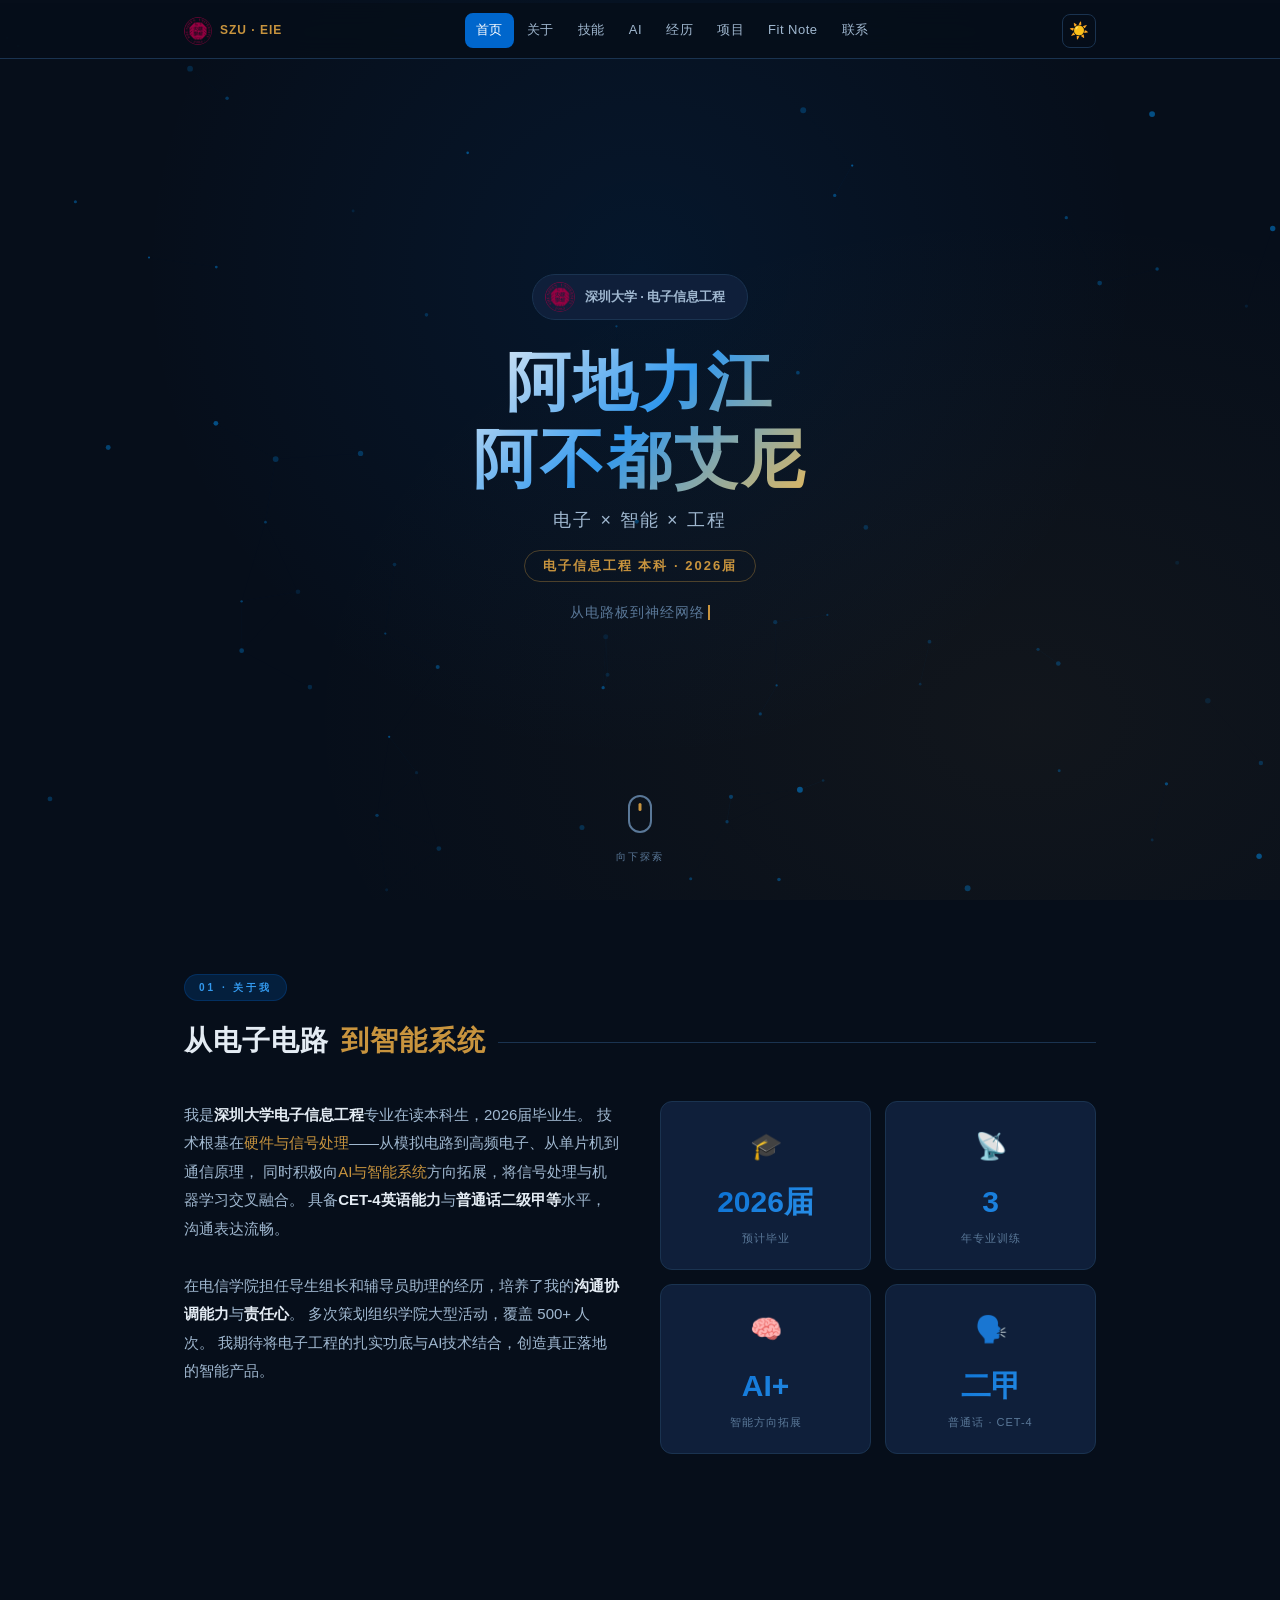
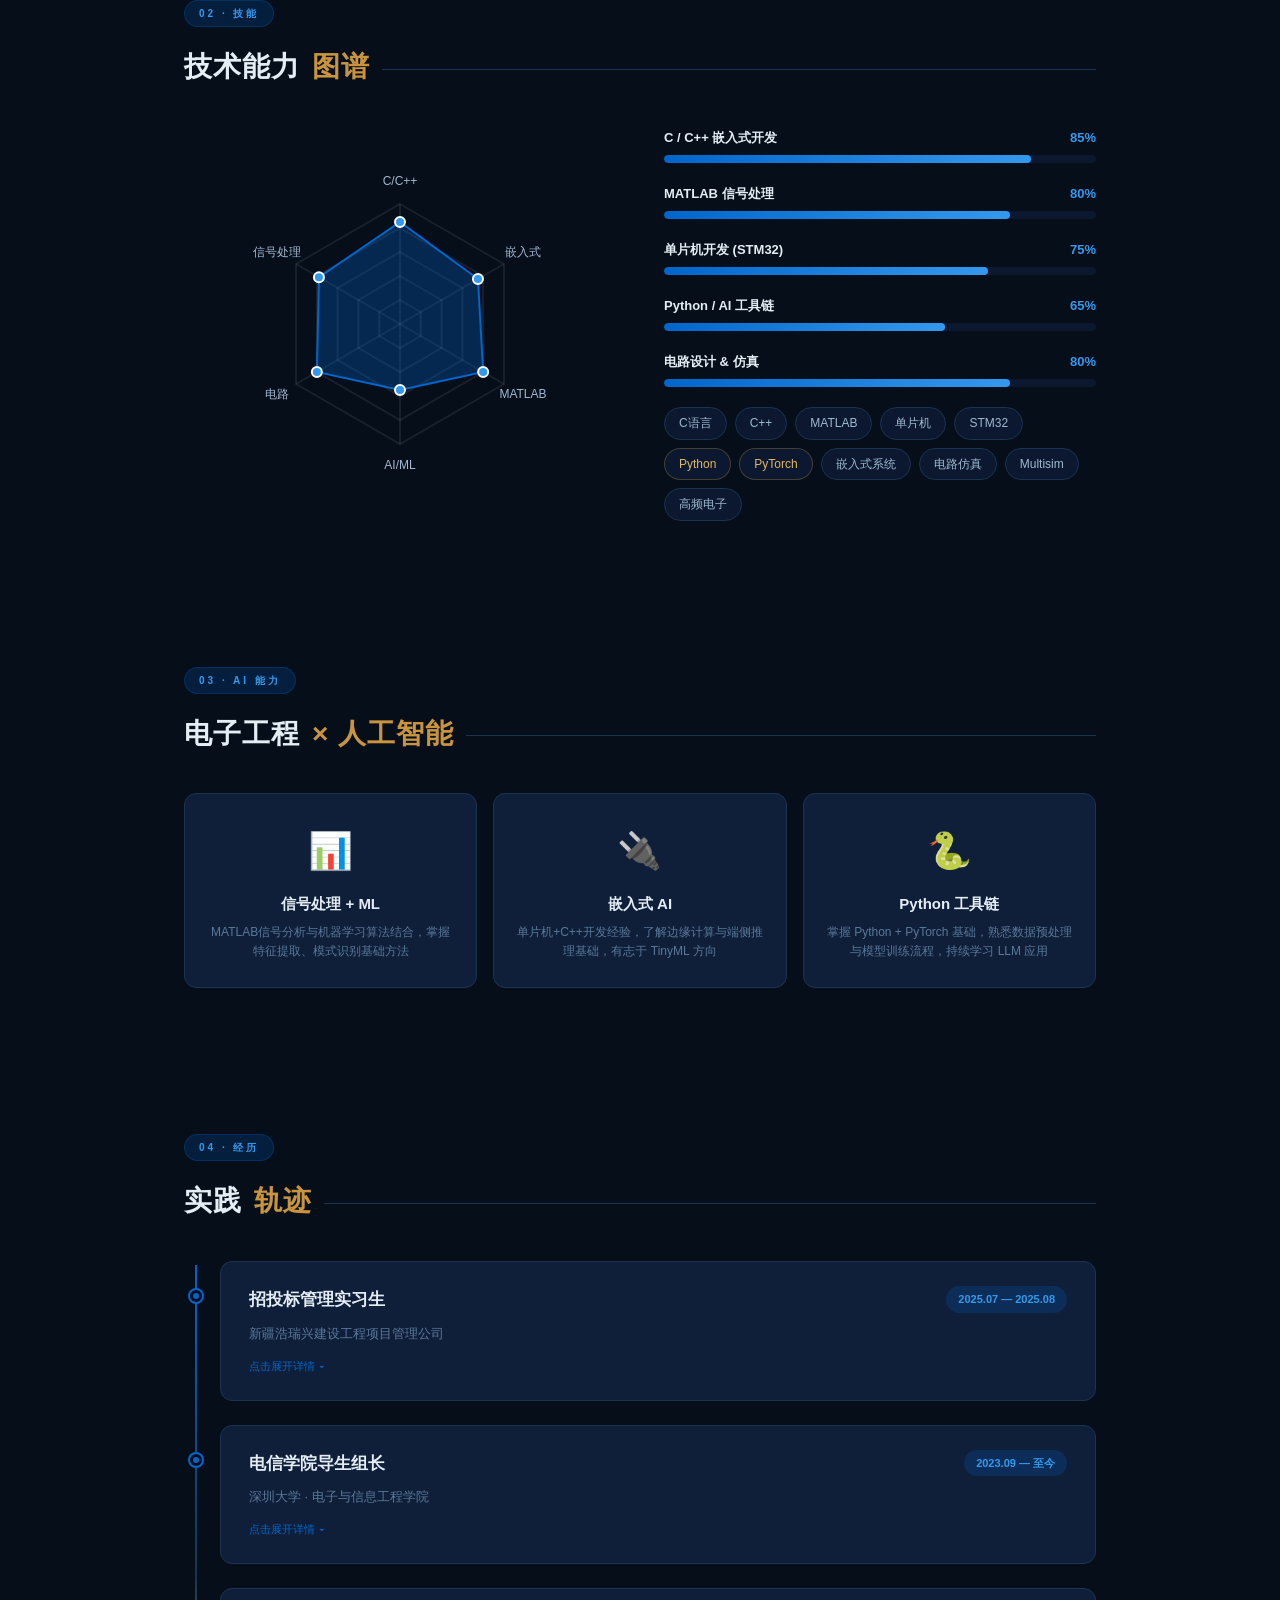
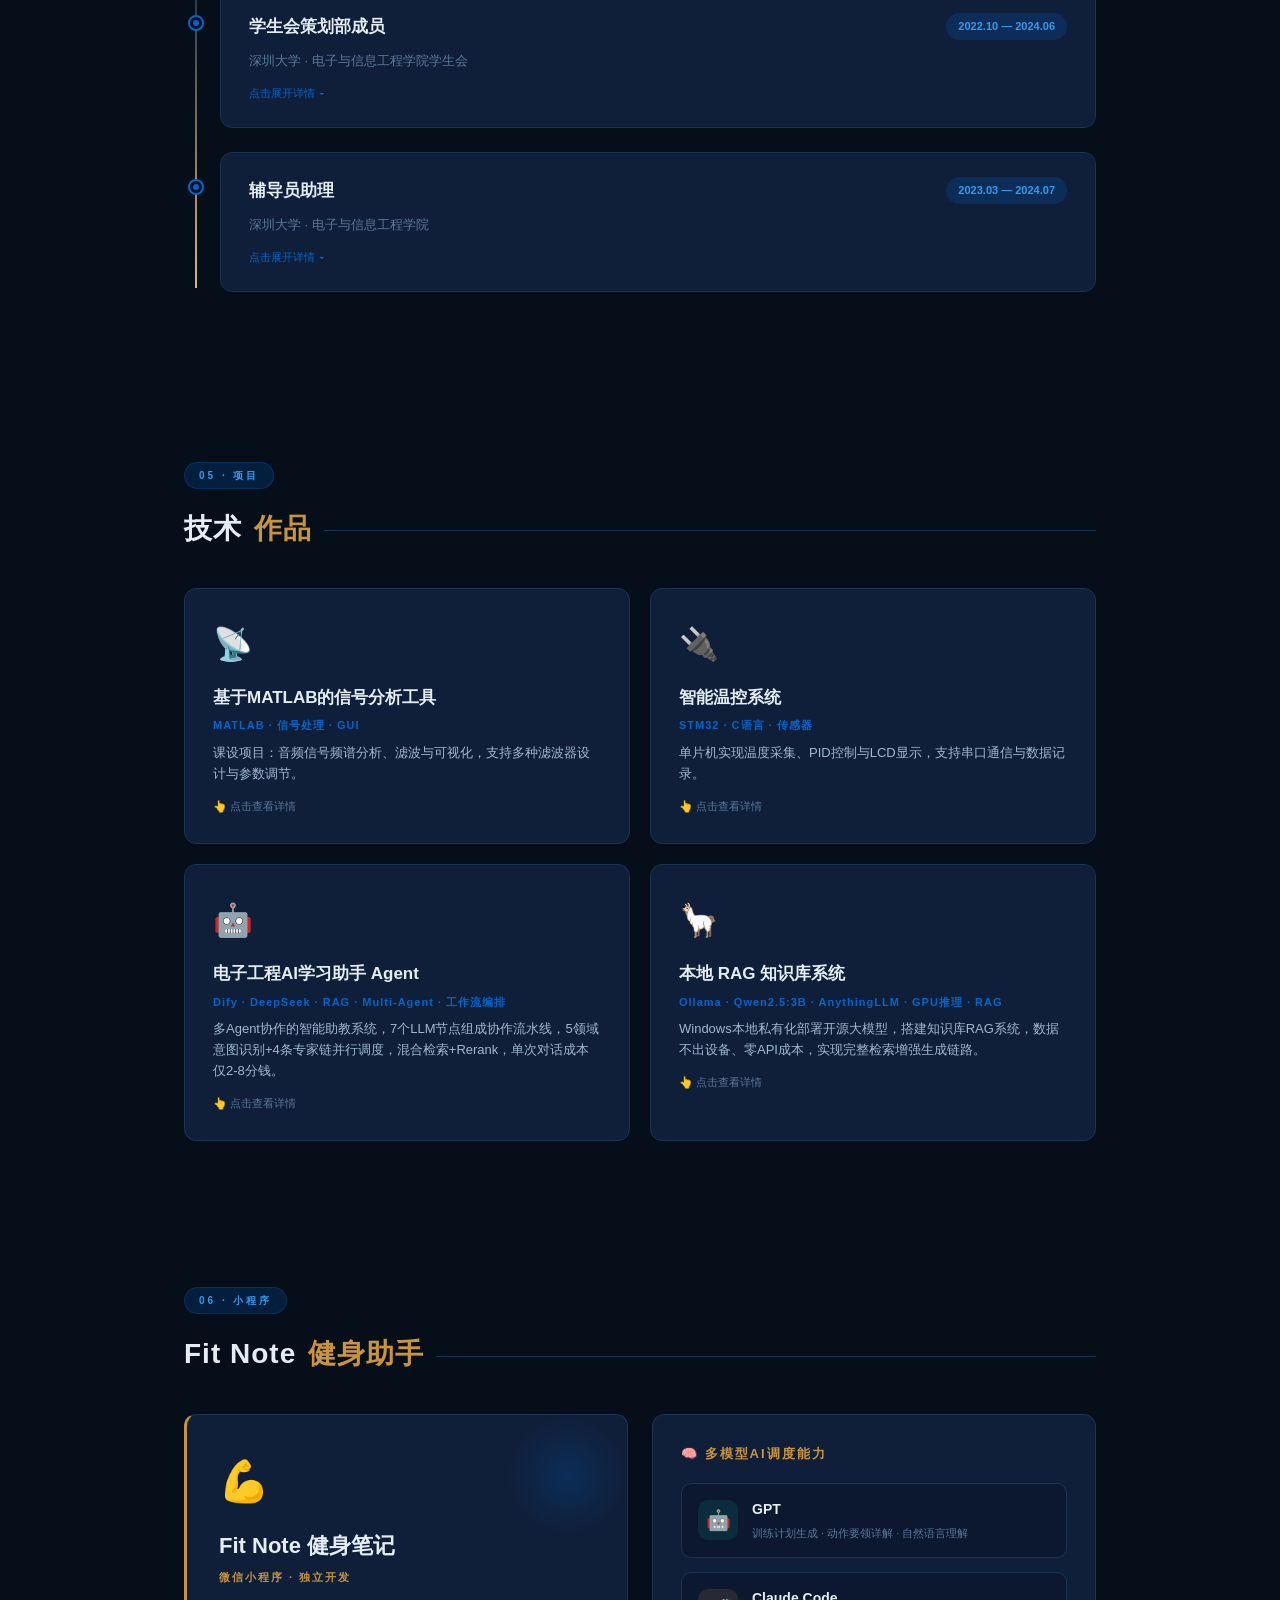
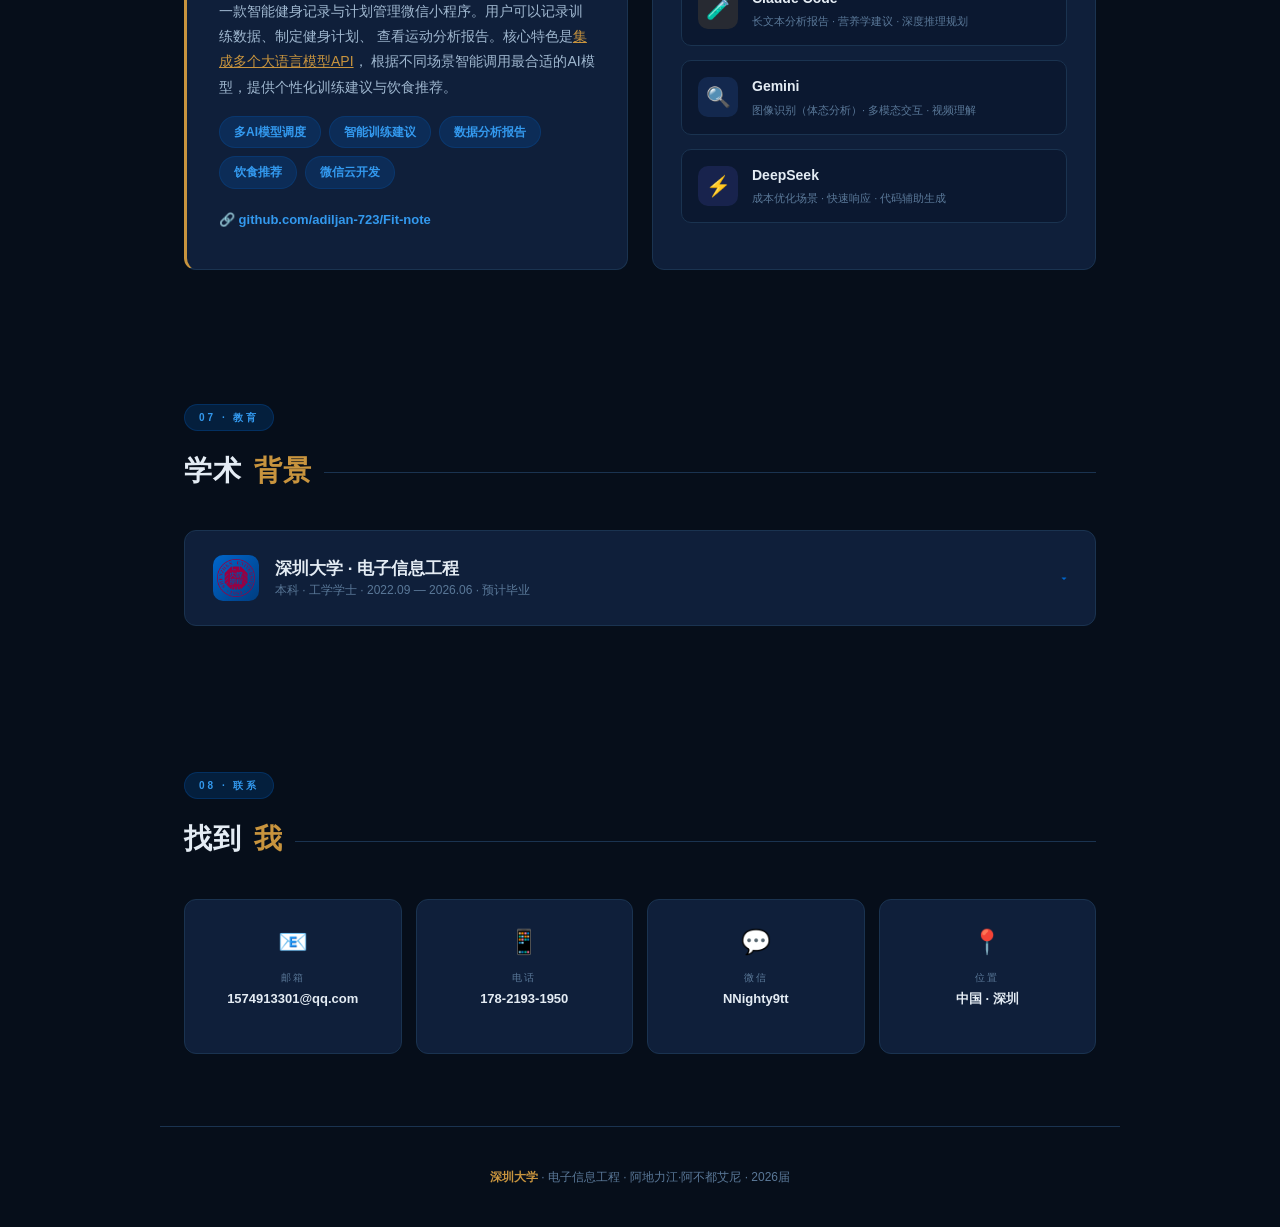
==== commit b1fa9f03: "更新简历Agent项目描述：新增评测体系+Reflexion回路 Co-Authored-By: Claude Opus 4.8 <noreply@anthropic.com>" ====
--- a/index.html
+++ b/index.html
@@ -1092,7 +1092,7 @@
   const projectData = {
     'signal':{title:'基于MATLAB的信号分析工具',tech:'MATLAB · Signal Processing · GUI Design',desc:'电子信息工程课程设计项目。实现完整的音频信号处理流程：时域/频域分析、多种滤波器设计（低通、高通、带通、带阻）、信号可视化与参数调节。',features:['支持 WAV/MP3 音频文件导入与时域波形显示','FFT 频谱分析，可视化频率分量与能量分布','低通/高通/带通/带阻滤波器设计，实时预览滤波效果','MATLAB App Designer 构建交互式 GUI 界面','导出处理后的音频与频谱图'],link:'#'},
     'mcu':{title:'智能温控系统',tech:'STM32F103 · C语言 · DS18B20 · PID算法',desc:'基于 STM32 单片机实现的闭环温度控制系统。采用 DS18B20 传感器采集温度、PID 算法进行精确控制、LCD1602 显示实时数据，支持串口通信与上位机数据记录。',features:['DS18B20 数字温度传感器，精度 ±0.5°C','PID 控制算法实现 ±0.3°C 稳态精度','LCD1602 实时显示设定温度、当前温度、输出功率','USART 串口通信，上位机实时监控与数据记录','PWM 驱动加热模块，实现无级功率调节'],link:'#'},
-    'agent':{title:'电子工程AI学习助手 Agent',tech:'Dify · DeepSeek · RAG · Multi-Agent · Prompt Engineering · 工作流编排',desc:'基于 Dify Chatflow + DeepSeek 搭建的多 Agent 协作 AI 助教系统。实现「意图识别 → 知识库检索 → 5专家并行调度 → 回答整合」的完整 Agent 架构，覆盖深大电子工程核心课程，支持 MATLAB/C 代码生成。从 0 完成 DSL 配置、知识库搭建、Prompt 工程、测试验证全流程。',features:['7 个 LLM 节点组成协作流水线：分类→检索→5专家并行→整合输出','5 领域意图自动分类（电路/信号/单片机/通信/学习规划）','RAG 混合检索 + Rerank，知识库含电子工程核心教材','DeepSeek-chat 驱动，GPT-4o-mini 做分类，成本优化至 ¥0.02-0.08/次','每条专家链输出结构化答案（难度评估+逐步分析+代码+练习题）','支持 MATLAB/C 代码生成，STM32 外设驱动代码直接可用','YAML DSL 一键导入 Dify，含完整测试用例与知识库素材'],link:'https://cloud.dify.ai/explore/installed/b0570a7d-d479-4560-8069-adfbe9418868'},
+    'agent':{title:'电子工程AI学习助手 Agent',tech:'Dify · DeepSeek · RAG · Multi-Agent · LLM-as-Judge · Reflexion',desc:'基于 Dify Chatflow + DeepSeek 搭建的多 Agent 协作 AI 助教系统。实现「意图识别 → 知识库检索 → 5专家并行调度 → 回答整合 → 质量评测 → 自我反思」的完整闭环架构，覆盖深大电子工程核心课程，支持 MATLAB/C 代码生成。创新引入 LLM-as-Judge 自动评测体系（4维评分+金标准锚定）与 Reflexion 自我优化回路（评分<16自动反思重试），保证输出质量基线。从 0 完成 DSL 配置、知识库搭建、Prompt 工程、评测体系、测试验证全流程。',features:['10+ LLM 节点协作流水线：分类→检索→5专家→整合→评测→反思','5 领域意图自动分类（电路/信号/单片机/通信/学习规划）','LLM-as-Judge 4维自动评分：准确性/完整性/可用性/成本效率','知识库金标准锚定：评分对照教材原文，拒绝主观臆断','Reflexion 自我优化回路：评分不达标自动反思重试，质量闭环','DeepSeek-chat 驱动，单次对话成本仅 ¥0.02-0.08','YAML DSL 一键导入 Dify，含知识库素材与测试用例'],link:'https://cloud.dify.ai/explore/installed/b0570a7d-d479-4560-8069-adfbe9418868'},
     'ollama':{title:'本地 RAG 知识库系统',tech:'Ollama · Qwen2.5:3B · AnythingLLM · GPU推理 · RAG',desc:'本项目以 Ollama 为本地推理引擎、Qwen2.5:3B 为核心模型、AnythingLLM 为知识库管理平台，在 Windows 11 本地环境完成开源大模型的私有化部署与 RAG 知识库搭建，实现数据不出设备、零 API 成本的智能问答系统。系统架构分为三层：推理层（Ollama + Qwen2.5，GPU 加速）、检索层（Nomic Embedding + 混合检索）、应用层（本地 Web 对话界面）。部署完成后进行了本地模型与云端 DeepSeek API 的对比评测，总结了一套「本地+云端混合路由」成本决策框架。',features:['Ollama + Qwen2.5:3B 本地推理，GPU 加速 50-80 tokens/s','AnythingLLM + Nomic Embedding 向量化管理知识库','支持 PDF/Markdown 多格式文档导入与混合检索','本地 vs 云端三维度对比评测（准确度/延迟/成本）','总结「本地+云端混合路由」企业级成本决策框架','完全离线运行，数据不出设备，零 API 成本','含完整部署文档、测试用例与面试话术'],link:'#',video:'ollama-showcase'},
   };
 
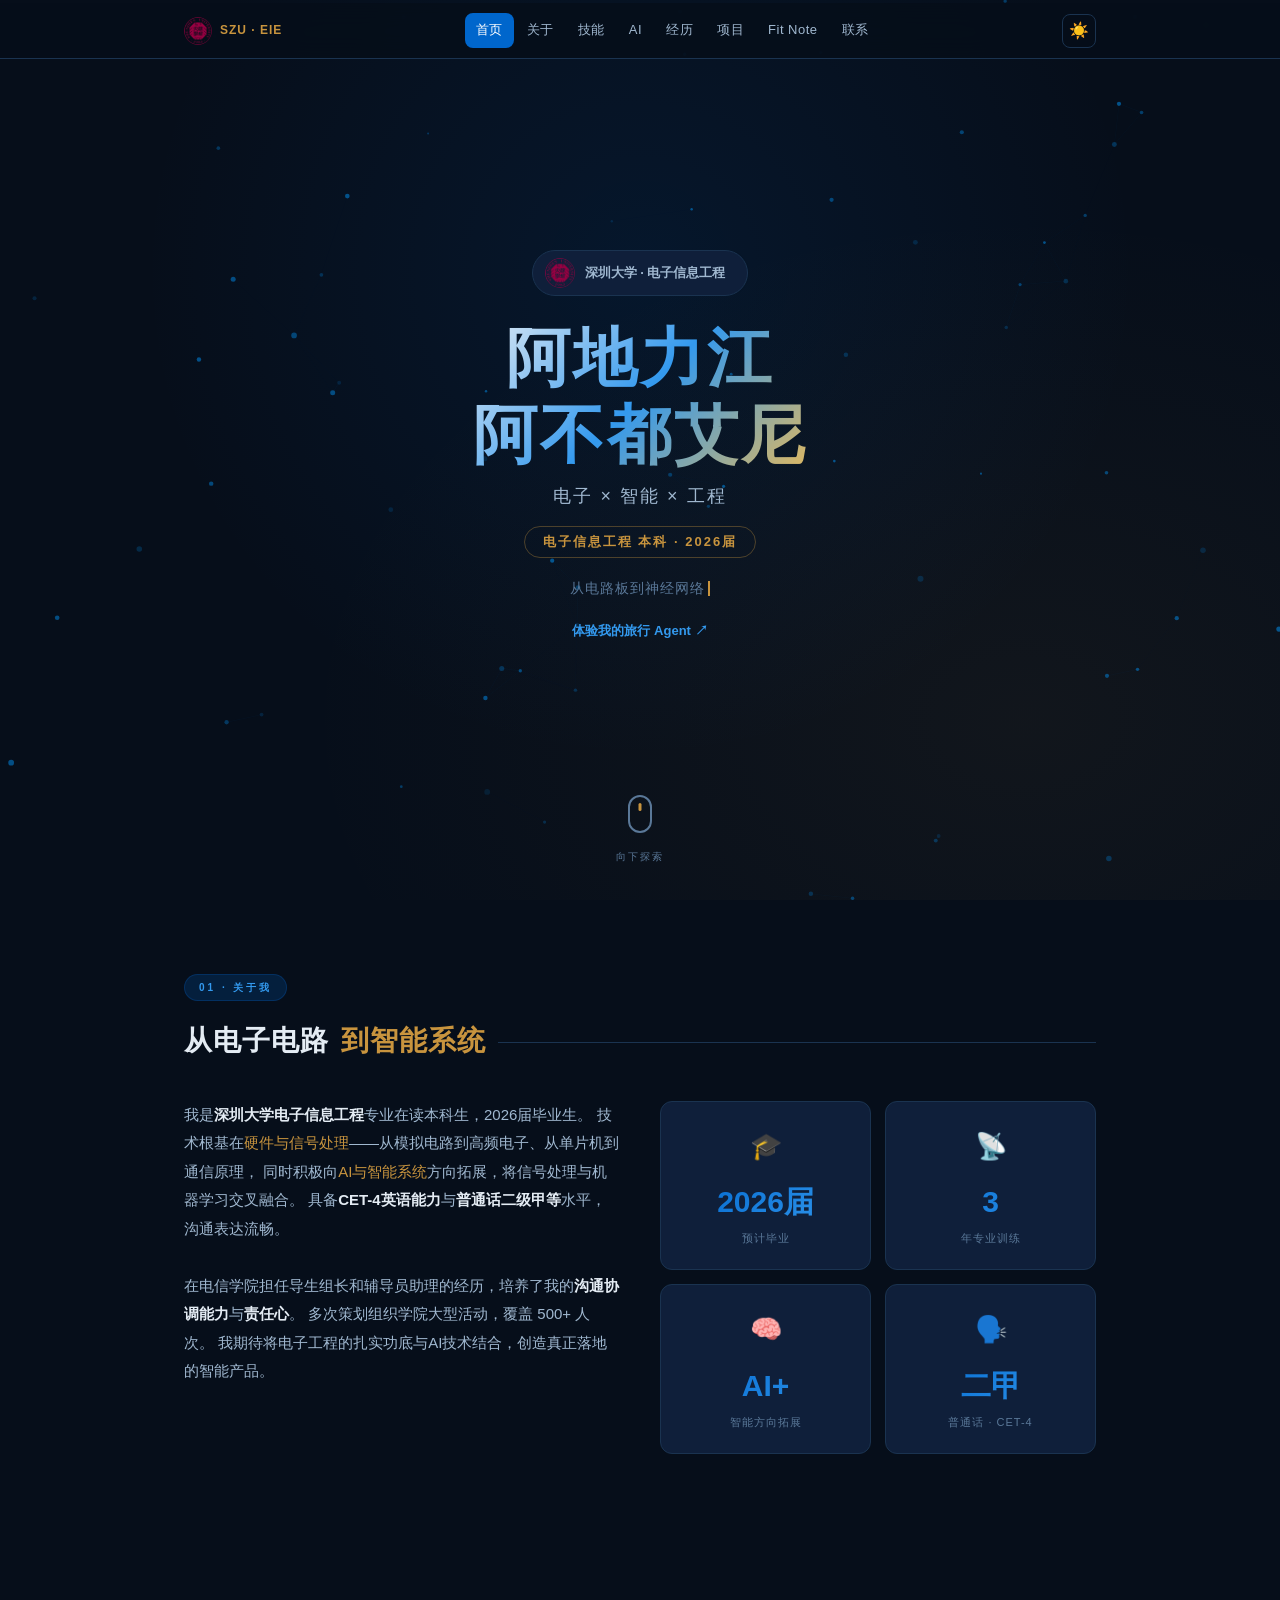
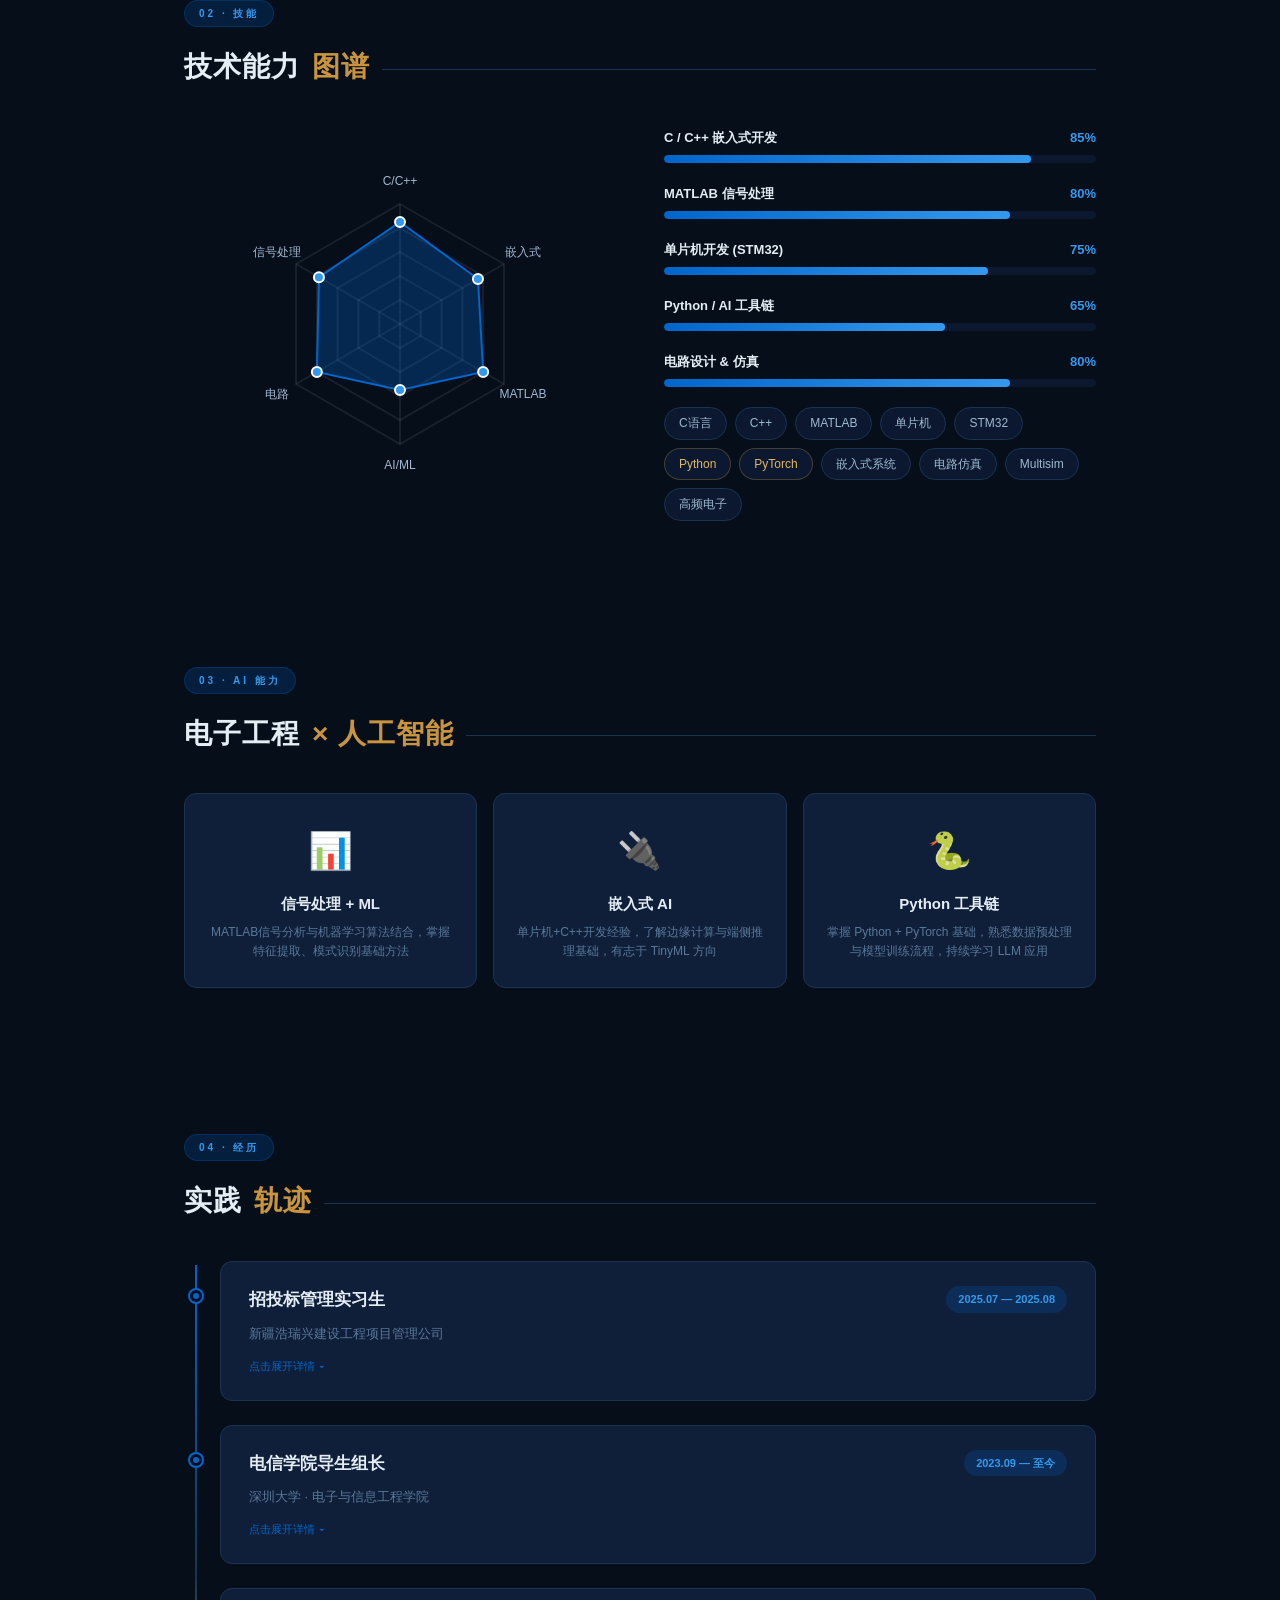
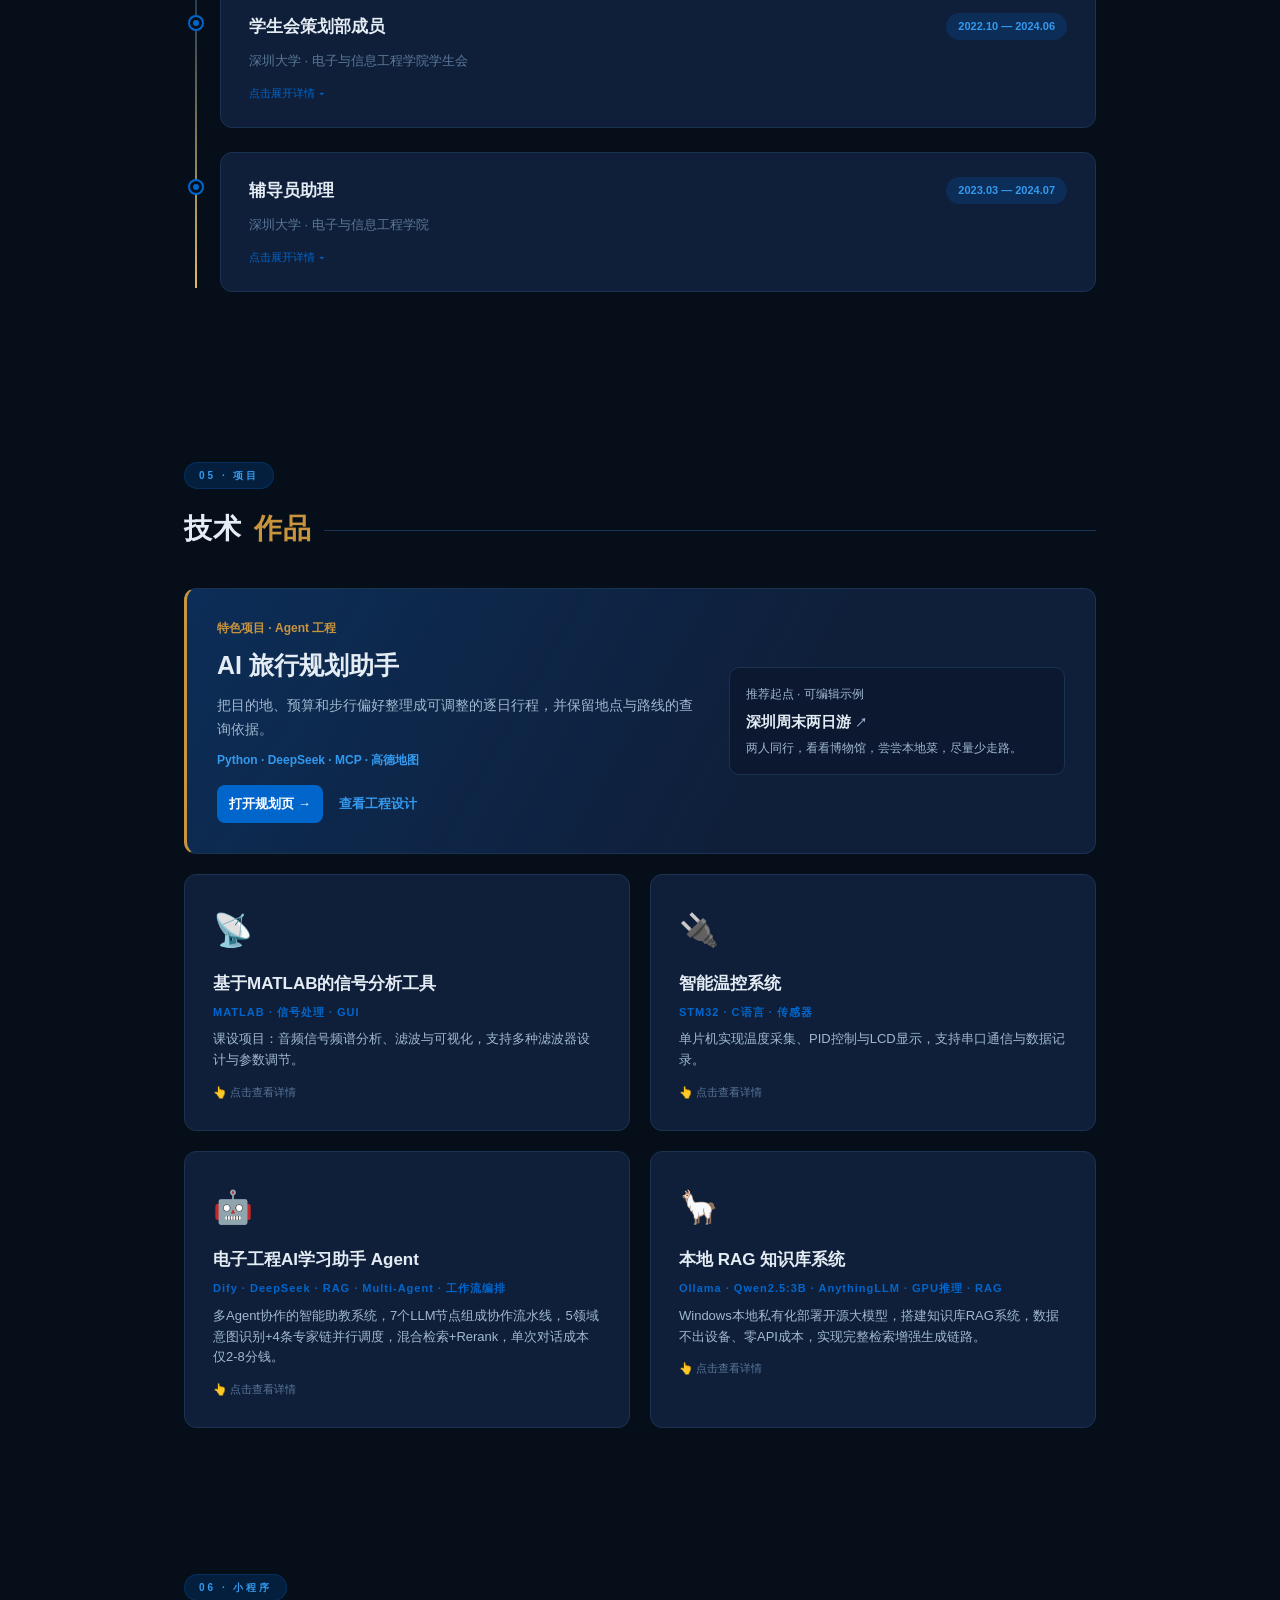
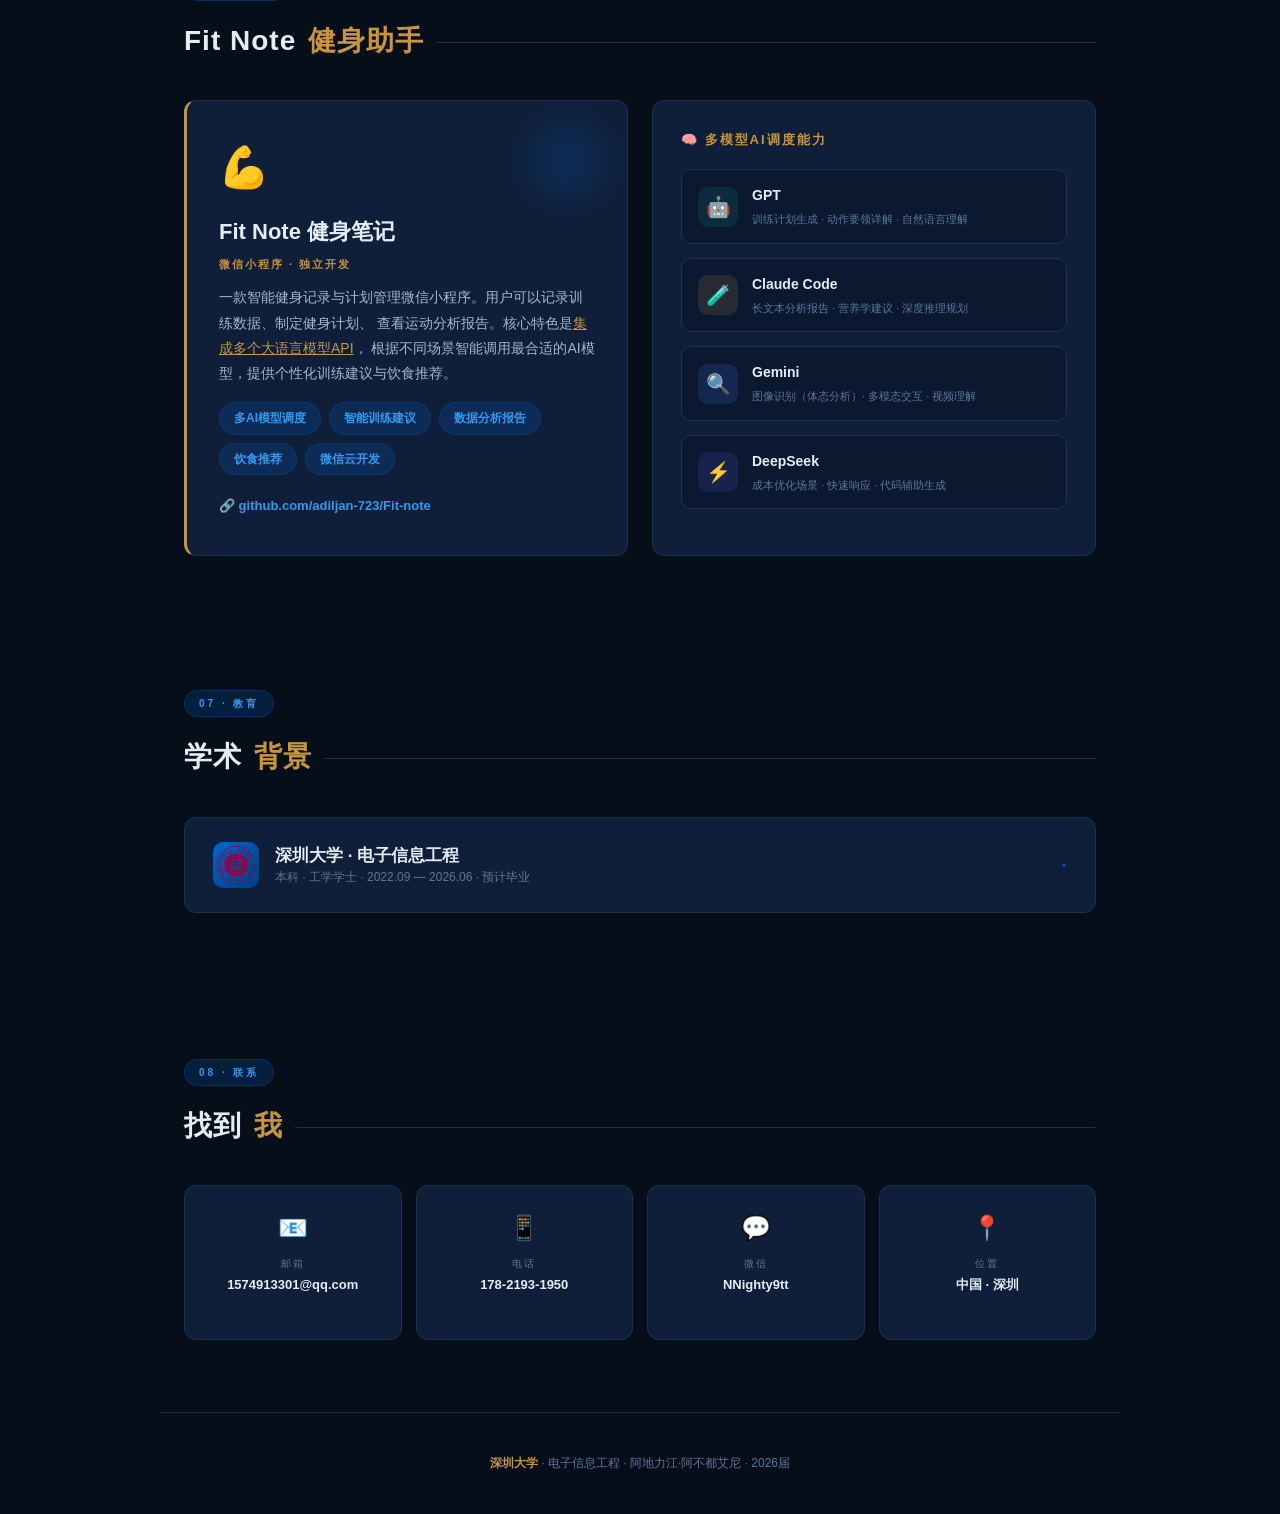
==== commit 2763c581: "Integrate the travel planner into the portfolio" ====
--- a/index.html
+++ b/index.html
@@ -546,6 +546,23 @@
   .section { padding: 52px 18px; }
   .section-title { font-size: 24px; }
 }
+  .hero-travel-link { display: inline-block; margin-top: 10px; padding: 8px 12px; color: var(--accent2); font-size: 13px; font-weight: 650; text-decoration: none; }
+  .hero-travel-link:hover { text-decoration: underline; }
+  .travel-feature { grid-column: 1 / -1; display: grid; grid-template-columns: minmax(0, 1.45fr) minmax(0, 1fr); gap: 24px; align-items: center; padding: clamp(20px, 4vw, 30px); background: linear-gradient(120deg, var(--accent-glow), transparent 64%), var(--bg-card); border: 1px solid var(--border); border-left: 3px solid var(--gold); border-radius: var(--radius); }
+  .travel-feature h3 { color: var(--text); margin: 5px 0 8px; font-size: clamp(20px, 3vw, 25px); }
+  .travel-feature p { color: var(--text2); font-size: 14px; line-height: 1.65; }
+  .travel-feature .travel-kicker { color: var(--gold); font-size: 12px; font-weight: 700; }
+  .travel-feature .travel-stack { margin-top: 10px; color: var(--accent2); font-size: 12px; font-weight: 650; }
+  .travel-actions { display: flex; flex-wrap: wrap; align-items: center; gap: 10px 16px; margin-top: 15px; }
+  .travel-actions a { color: var(--accent2); font-size: 13px; font-weight: 650; text-decoration: none; }
+  .travel-actions .travel-primary { padding: 8px 12px; background: var(--accent); border-radius: 8px; color: white; }
+  .travel-actions a:hover, .travel-sample:hover strong { text-decoration: underline; }
+  .travel-sample { display: block; padding: 16px; background: var(--bg2); border: 1px solid var(--border); border-radius: 10px; text-decoration: none; }
+  .travel-sample span, .travel-sample strong { display: block; }
+  .travel-sample span { color: var(--text2); font-size: 12px; }
+  .travel-sample strong { color: var(--text); margin: 4px 0; font-size: 15px; }
+  .travel-feature a:focus-visible, .hero-travel-link:focus-visible { outline: 2px solid var(--accent2); outline-offset: 4px; }
+  @media (max-width: 620px) { .travel-feature { grid-template-columns: 1fr; gap: 14px; } }
 </style>
 </head>
 <body>
@@ -590,6 +607,7 @@
     <div class="typewriter-wrap">
       <span class="typing" id="typewriter"></span><span class="cursor"></span>
     </div>
+    <a class="hero-travel-link" href="travel/">体验我的旅行 Agent <span aria-hidden="true">↗</span></a>
   </div>
   <div class="hero-scroll-hint">
     <div class="mouse"></div>
@@ -730,6 +748,23 @@
   <span class="section-badge">05 · 项目</span>
   <h2 class="section-title">技术<span class="hl">作品</span></h2>
   <div class="projects-grid">
+    <article class="travel-feature" aria-labelledby="travel-feature-title">
+      <div>
+        <p class="travel-kicker">特色项目 · Agent 工程</p>
+        <h3 id="travel-feature-title">AI 旅行规划助手</h3>
+        <p>把目的地、预算和步行偏好整理成可调整的逐日行程，并保留地点与路线的查询依据。</p>
+        <p class="travel-stack">Python · DeepSeek · MCP · 高德地图</p>
+        <div class="travel-actions">
+          <a class="travel-primary" href="travel/">打开规划页 <span aria-hidden="true">→</span></a>
+          <a href="travel/#engineering">查看工程设计</a>
+        </div>
+      </div>
+      <a class="travel-sample" href="travel/?scenario=shenzhen#request">
+        <span>推荐起点 · 可编辑示例</span>
+        <strong>深圳周末两日游 <span aria-hidden="true" style="display:inline">↗</span></strong>
+        <span>两人同行，看看博物馆，尝尝本地菜，尽量少走路。</span>
+      </a>
+    </article>
     <div class="project-card" data-project="signal"
          onmousemove="this.style.setProperty('--mx', event.offsetX+'px'); this.style.setProperty('--my', event.offsetY+'px')">
       <div class="p-icon">📡</div>
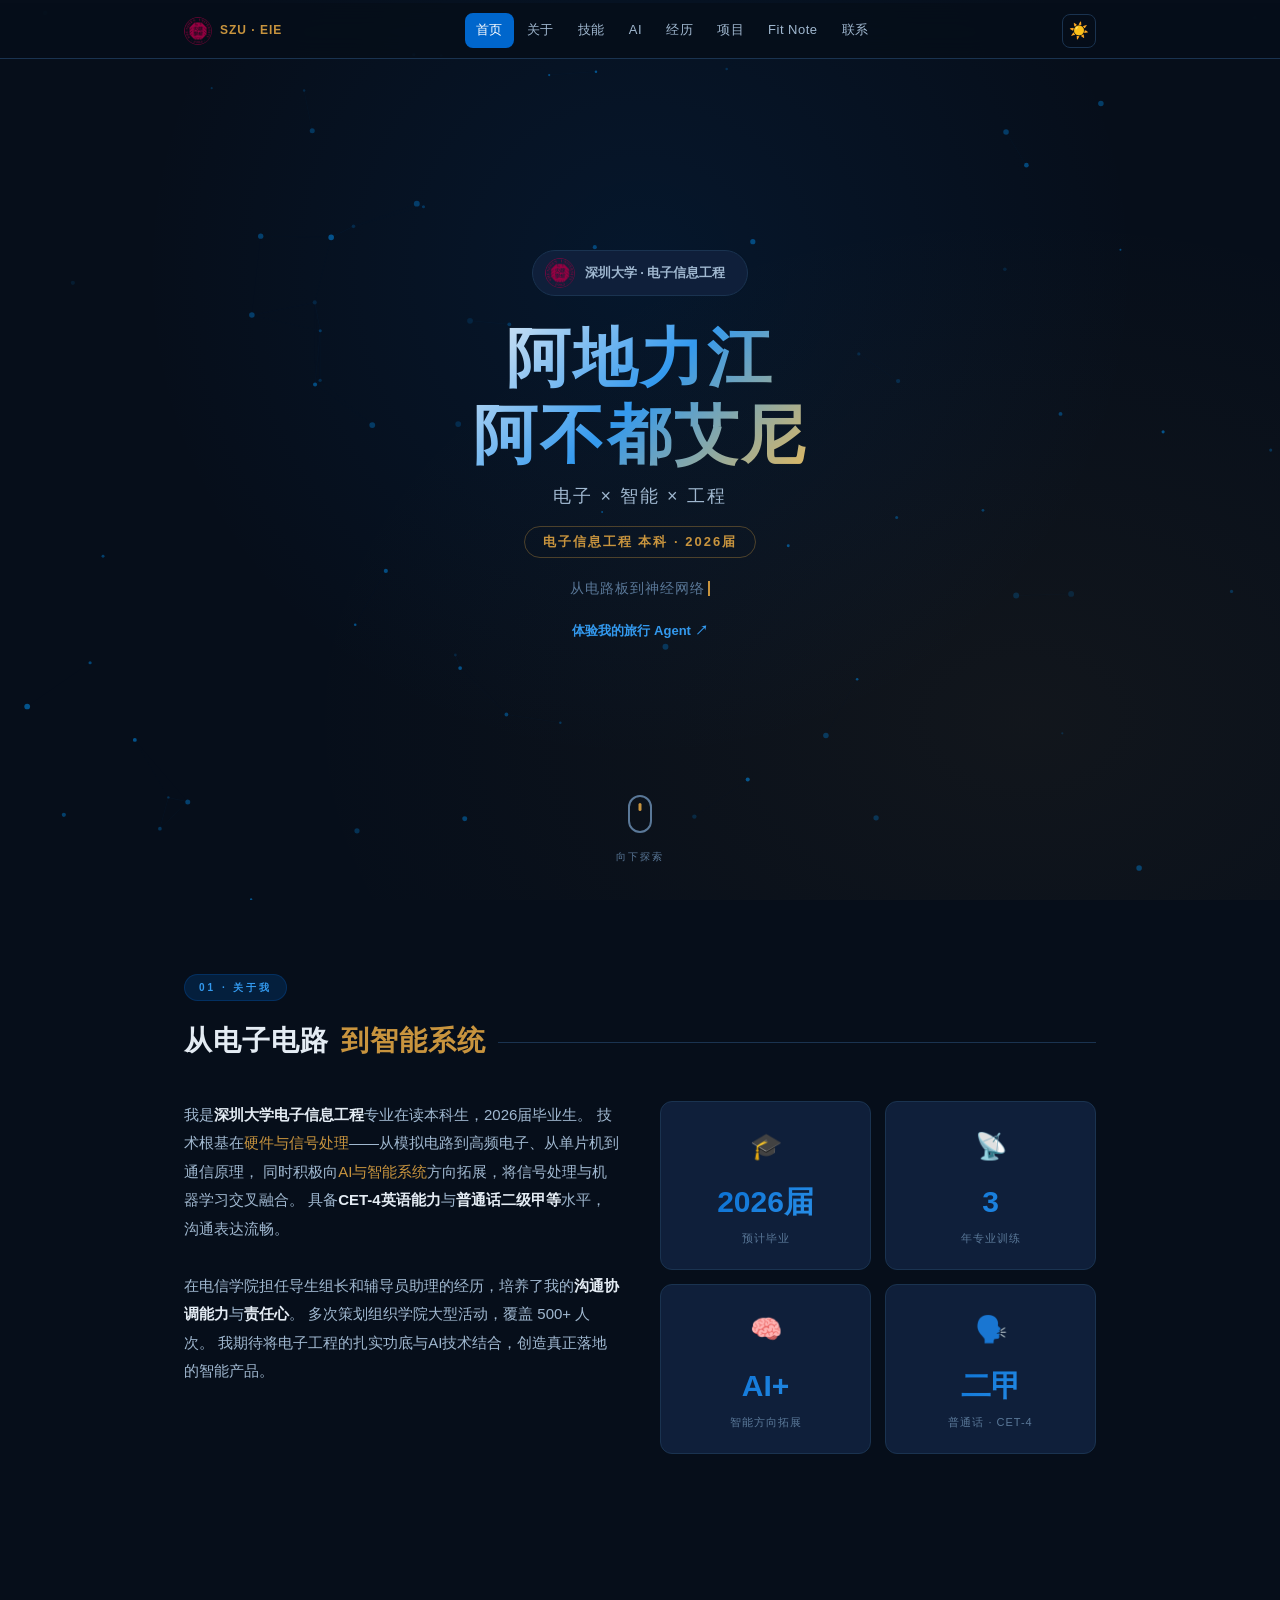
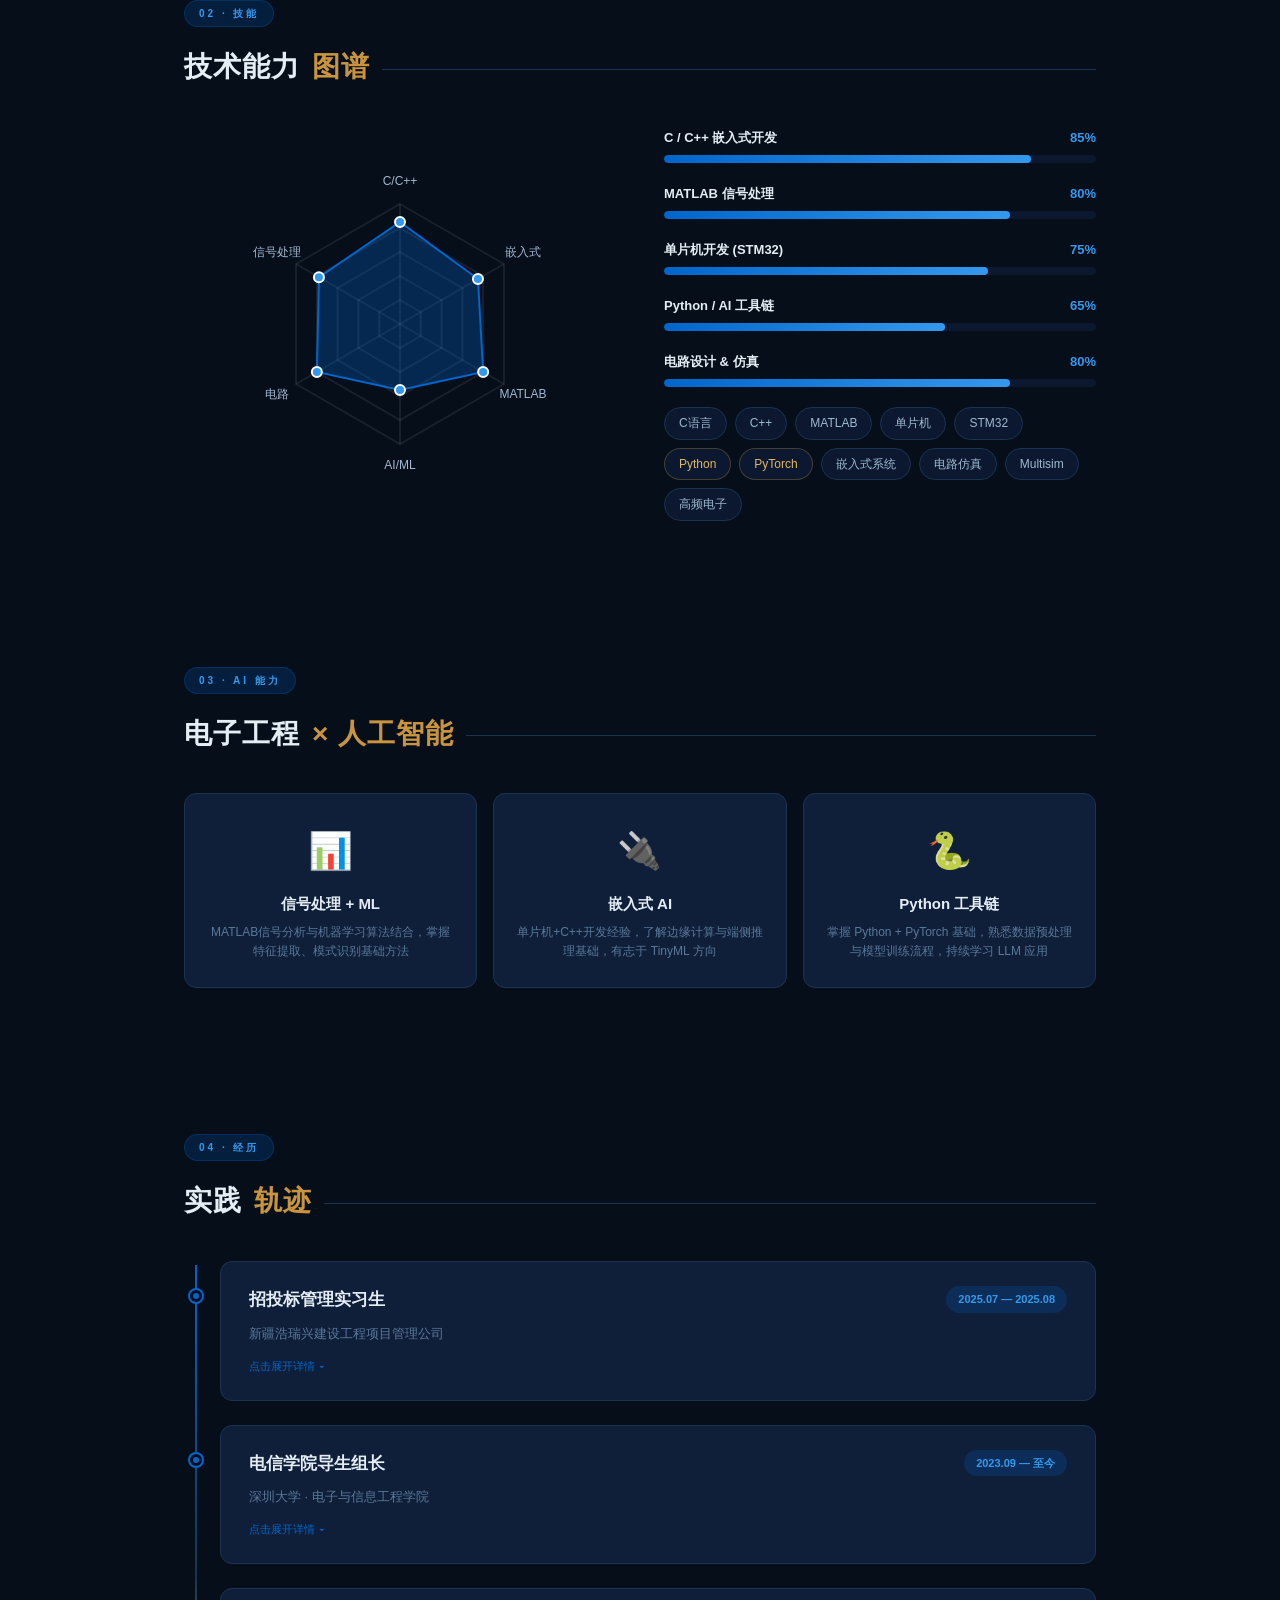
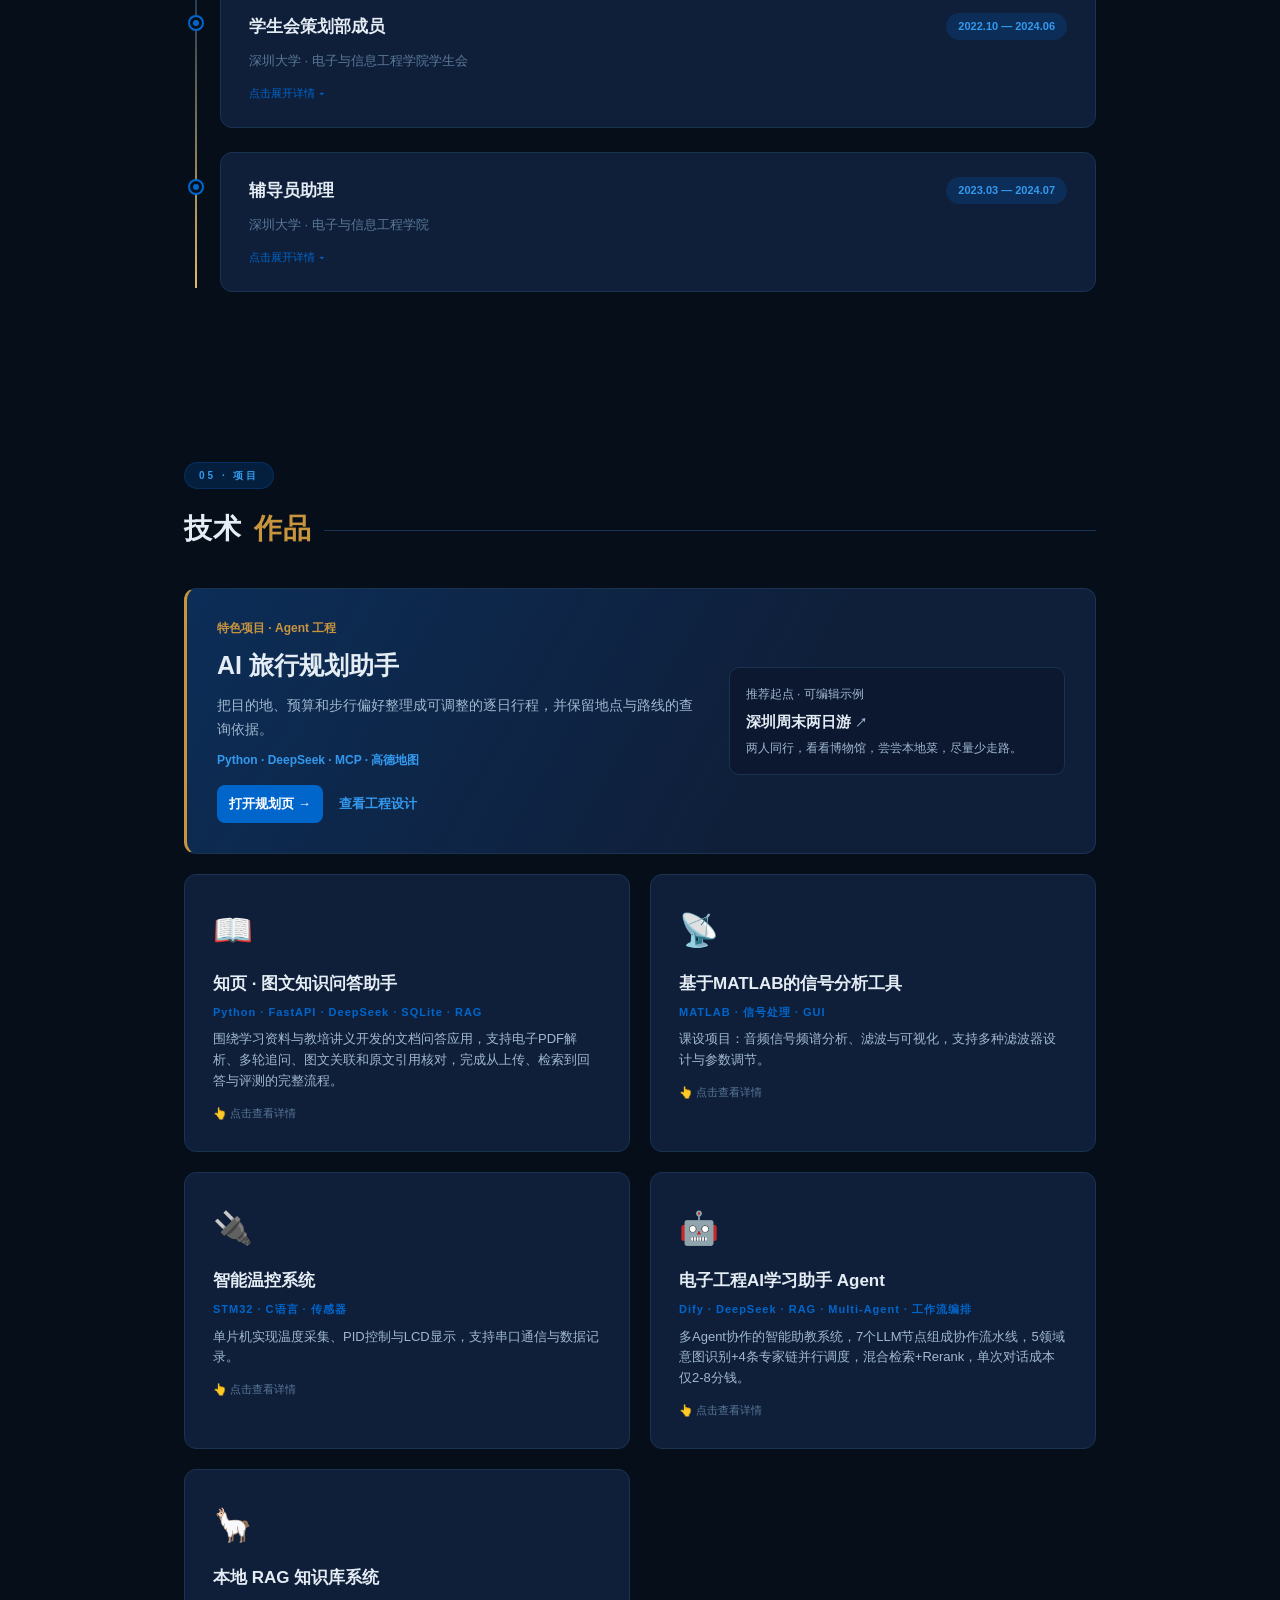
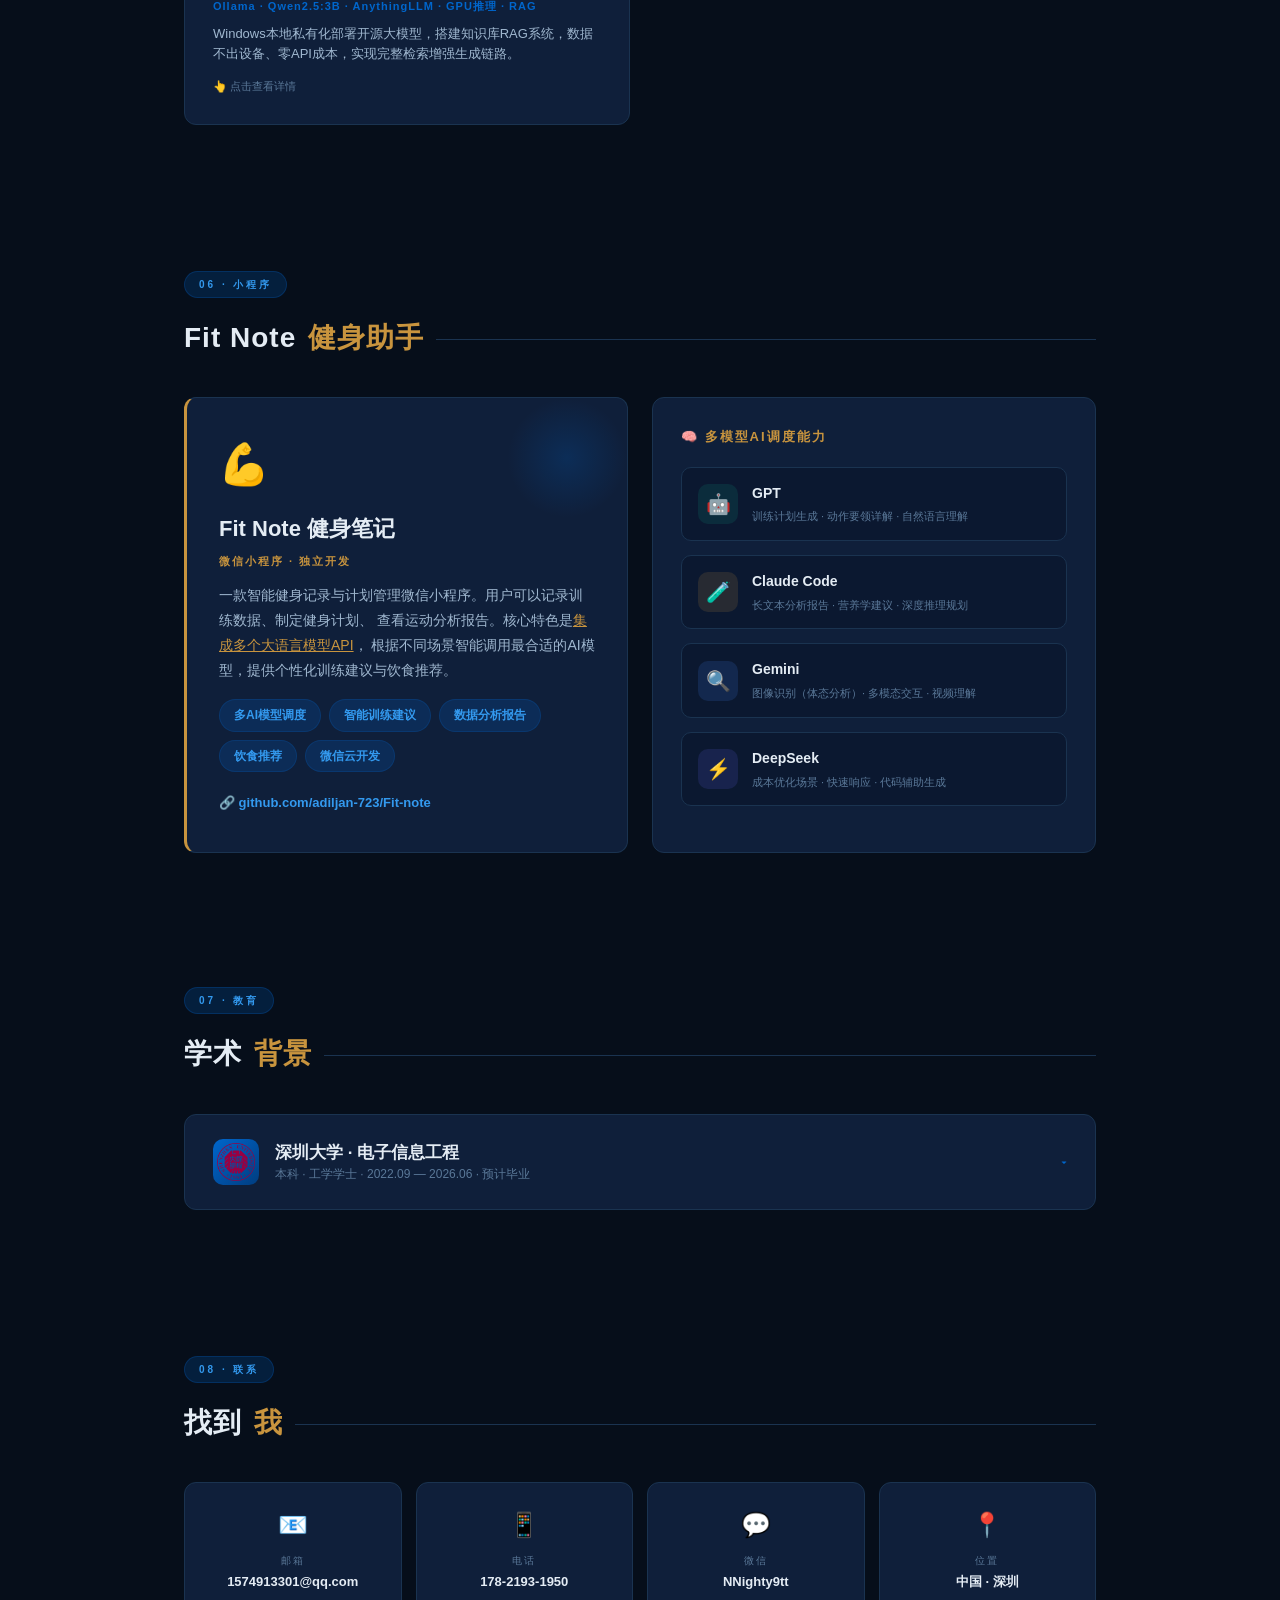
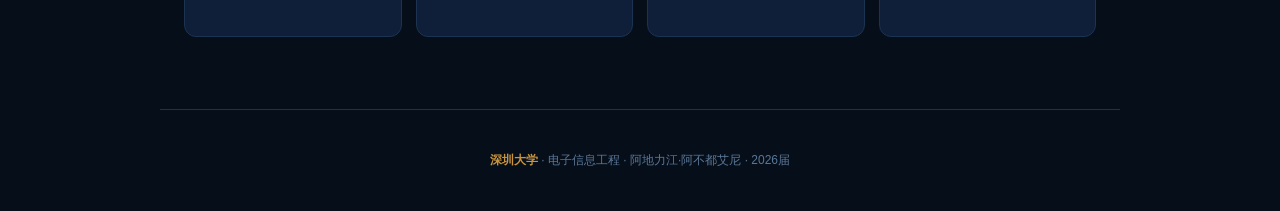
==== commit bb66af8a: "feat: add Zhiye document QA project to resume portfolio" ====
--- a/index.html
+++ b/index.html
@@ -765,6 +765,14 @@
         <span>两人同行，看看博物馆，尝尝本地菜，尽量少走路。</span>
       </a>
     </article>
+    <div class="project-card" data-project="zhiye"
+         onmousemove="this.style.setProperty('--mx', event.offsetX+'px'); this.style.setProperty('--my', event.offsetY+'px')">
+      <div class="p-icon">📖</div>
+      <h3>知页 · 图文知识问答助手</h3>
+      <p class="p-tech">Python · FastAPI · DeepSeek · SQLite · RAG</p>
+      <p class="p-desc">围绕学习资料与教培讲义开发的文档问答应用，支持电子PDF解析、多轮追问、图文关联和原文引用核对，完成从上传、检索到回答与评测的完整流程。</p>
+      <p class="p-click-hint">👆 点击查看详情</p>
+    </div>
     <div class="project-card" data-project="signal"
          onmousemove="this.style.setProperty('--mx', event.offsetX+'px'); this.style.setProperty('--my', event.offsetY+'px')">
       <div class="p-icon">📡</div>
@@ -1125,6 +1133,7 @@
 
   // ====== 项目 Modal ======
   const projectData = {
+    'zhiye':{title:'知页 · 图文知识问答助手',tech:'Python · FastAPI · DeepSeek · SQLite · RAG · PDF解析',desc:'面向学生、教师和需要阅读专业资料的用户，开发集资料上传、原文检索、多轮问答与引用核对于一体的知识工作台。基于 FastAPI 构建后端，使用 SQLite 保存资料与对话，结合中文全文索引和 DeepSeek 生成带来源的回答。将电子 PDF 中的正文、图注、插图和原页关联展示，让使用者能从答案回到依据。项目同时包含 LangGraph 状态图与 MCP 工具调用等独立工程实验。',features:['支持 UTF-8 TXT、Markdown 和含可提取文字的电子 PDF；单份 PDF 最大 100 MiB、600 页','完成文档解析、自动分块与中文全文索引，可针对当前资料或全部资料提问','支持连续追问与问题改写，每轮重新检索资料，证据不足时明确说明','回答附来源编号，可核对引用原文、PDF 页码及关联插图，并查看原页','使用 SQLite 持久化资料与会话，通过请求编号处理重复提交和失败后的结果查询','对比 BM25、向量、混合检索和重排序，建立开发集、保留集及人工复核流程','完成 LangGraph 分支编排、检查点恢复、人工审核与 MCP 工具调用独立实验','原生前端实现自适应布局、深浅色外观、阅读窗与交互动画'],link:'#'},
     'signal':{title:'基于MATLAB的信号分析工具',tech:'MATLAB · Signal Processing · GUI Design',desc:'电子信息工程课程设计项目。实现完整的音频信号处理流程：时域/频域分析、多种滤波器设计（低通、高通、带通、带阻）、信号可视化与参数调节。',features:['支持 WAV/MP3 音频文件导入与时域波形显示','FFT 频谱分析，可视化频率分量与能量分布','低通/高通/带通/带阻滤波器设计，实时预览滤波效果','MATLAB App Designer 构建交互式 GUI 界面','导出处理后的音频与频谱图'],link:'#'},
     'mcu':{title:'智能温控系统',tech:'STM32F103 · C语言 · DS18B20 · PID算法',desc:'基于 STM32 单片机实现的闭环温度控制系统。采用 DS18B20 传感器采集温度、PID 算法进行精确控制、LCD1602 显示实时数据，支持串口通信与上位机数据记录。',features:['DS18B20 数字温度传感器，精度 ±0.5°C','PID 控制算法实现 ±0.3°C 稳态精度','LCD1602 实时显示设定温度、当前温度、输出功率','USART 串口通信，上位机实时监控与数据记录','PWM 驱动加热模块，实现无级功率调节'],link:'#'},
     'agent':{title:'电子工程AI学习助手 Agent',tech:'Dify · DeepSeek · RAG · Multi-Agent · LLM-as-Judge · Reflexion',desc:'基于 Dify Chatflow + DeepSeek 搭建的多 Agent 协作 AI 助教系统。实现「意图识别 → 知识库检索 → 5专家并行调度 → 回答整合 → 质量评测 → 自我反思」的完整闭环架构，覆盖深大电子工程核心课程，支持 MATLAB/C 代码生成。创新引入 LLM-as-Judge 自动评测体系（4维评分+金标准锚定）与 Reflexion 自我优化回路（评分<16自动反思重试），保证输出质量基线。从 0 完成 DSL 配置、知识库搭建、Prompt 工程、评测体系、测试验证全流程。',features:['10+ LLM 节点协作流水线：分类→检索→5专家→整合→评测→反思','5 领域意图自动分类（电路/信号/单片机/通信/学习规划）','LLM-as-Judge 4维自动评分：准确性/完整性/可用性/成本效率','知识库金标准锚定：评分对照教材原文，拒绝主观臆断','Reflexion 自我优化回路：评分不达标自动反思重试，质量闭环','DeepSeek-chat 驱动，单次对话成本仅 ¥0.02-0.08','YAML DSL 一键导入 Dify，含知识库素材与测试用例'],link:'https://cloud.dify.ai/explore/installed/b0570a7d-d479-4560-8069-adfbe9418868'},
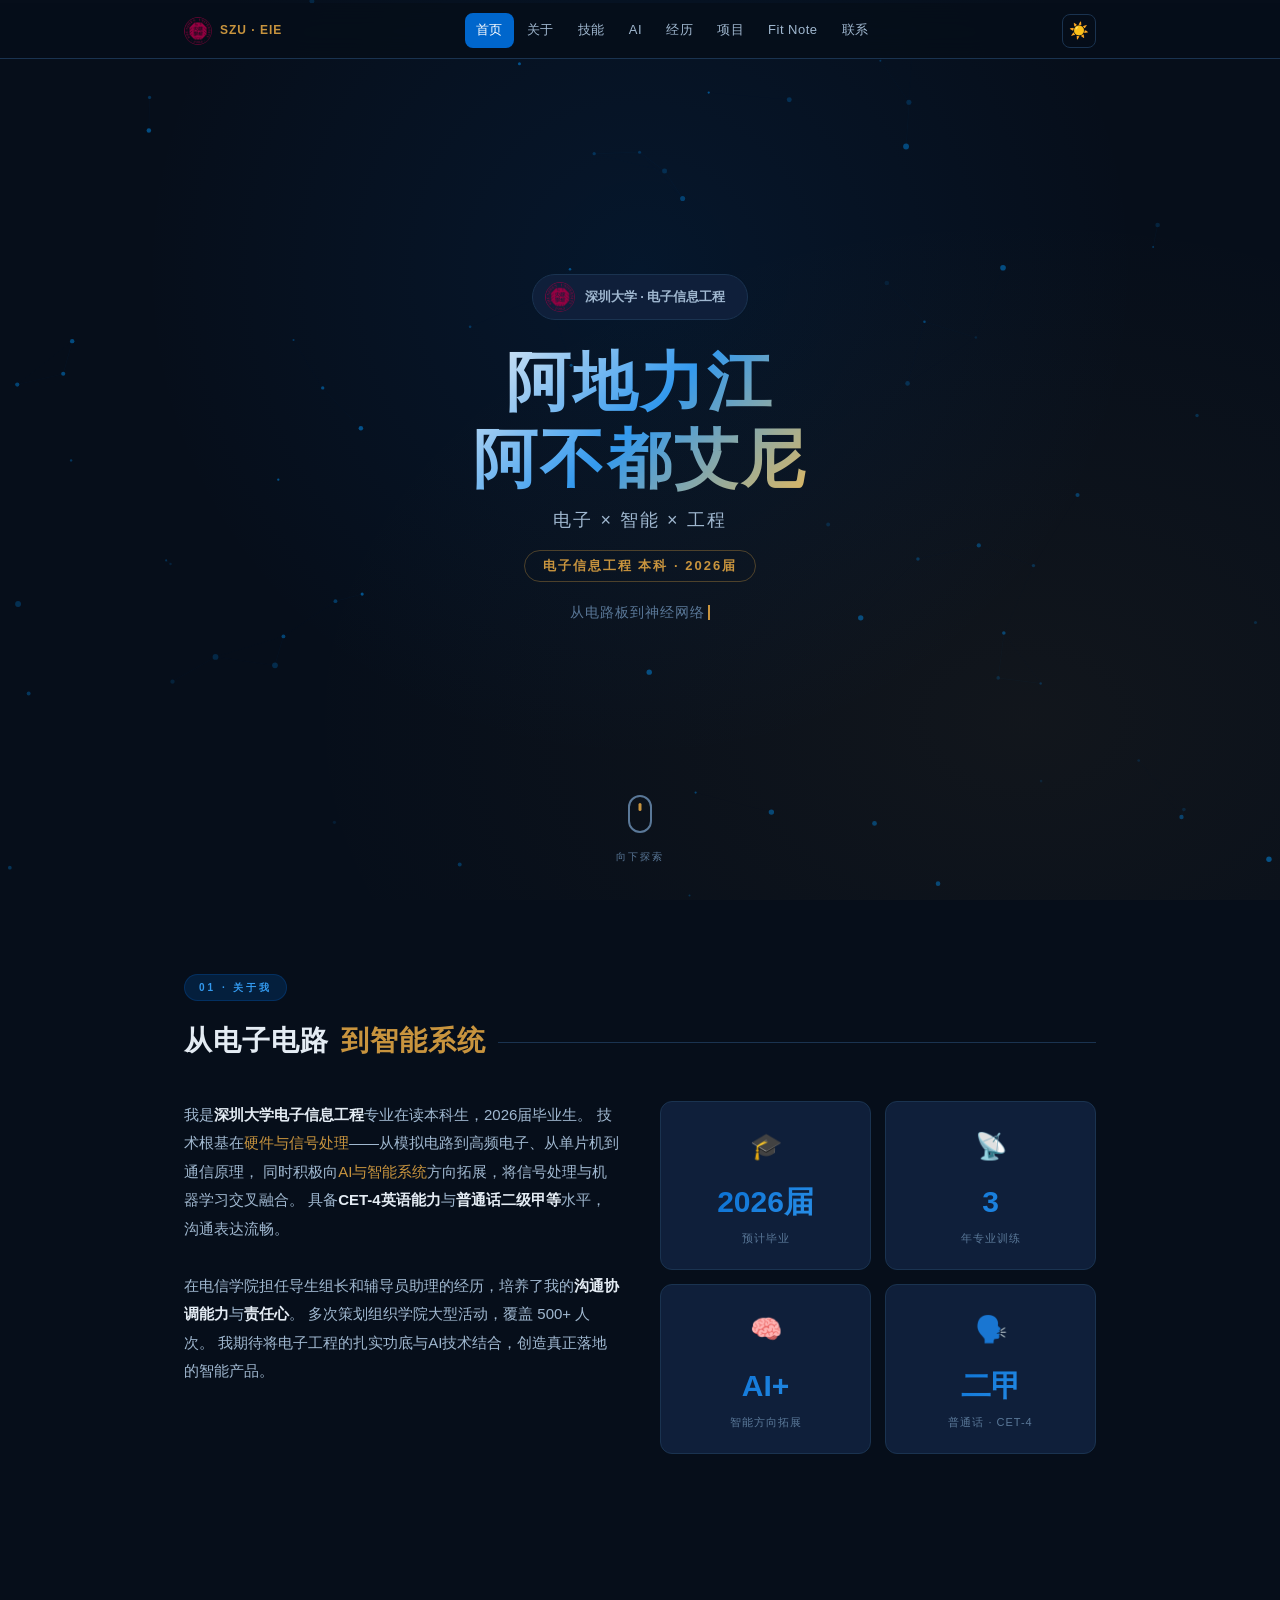
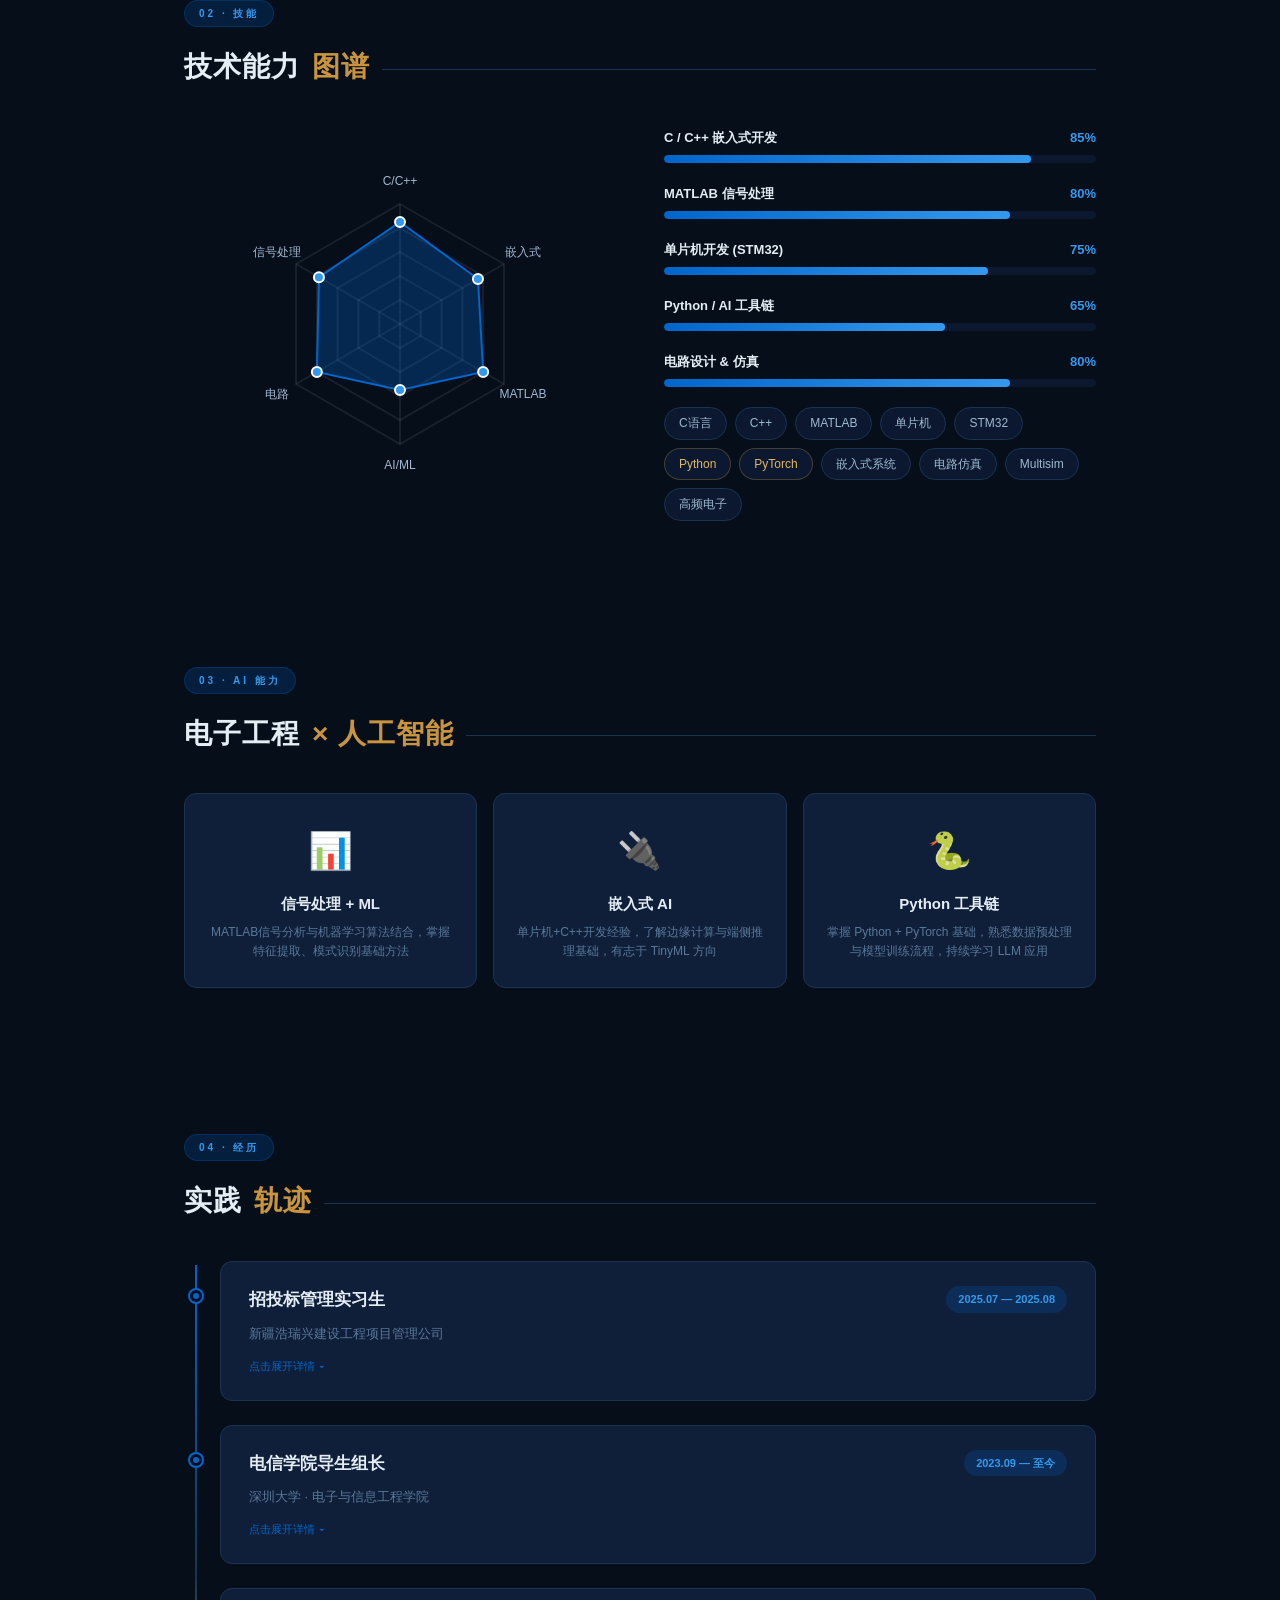
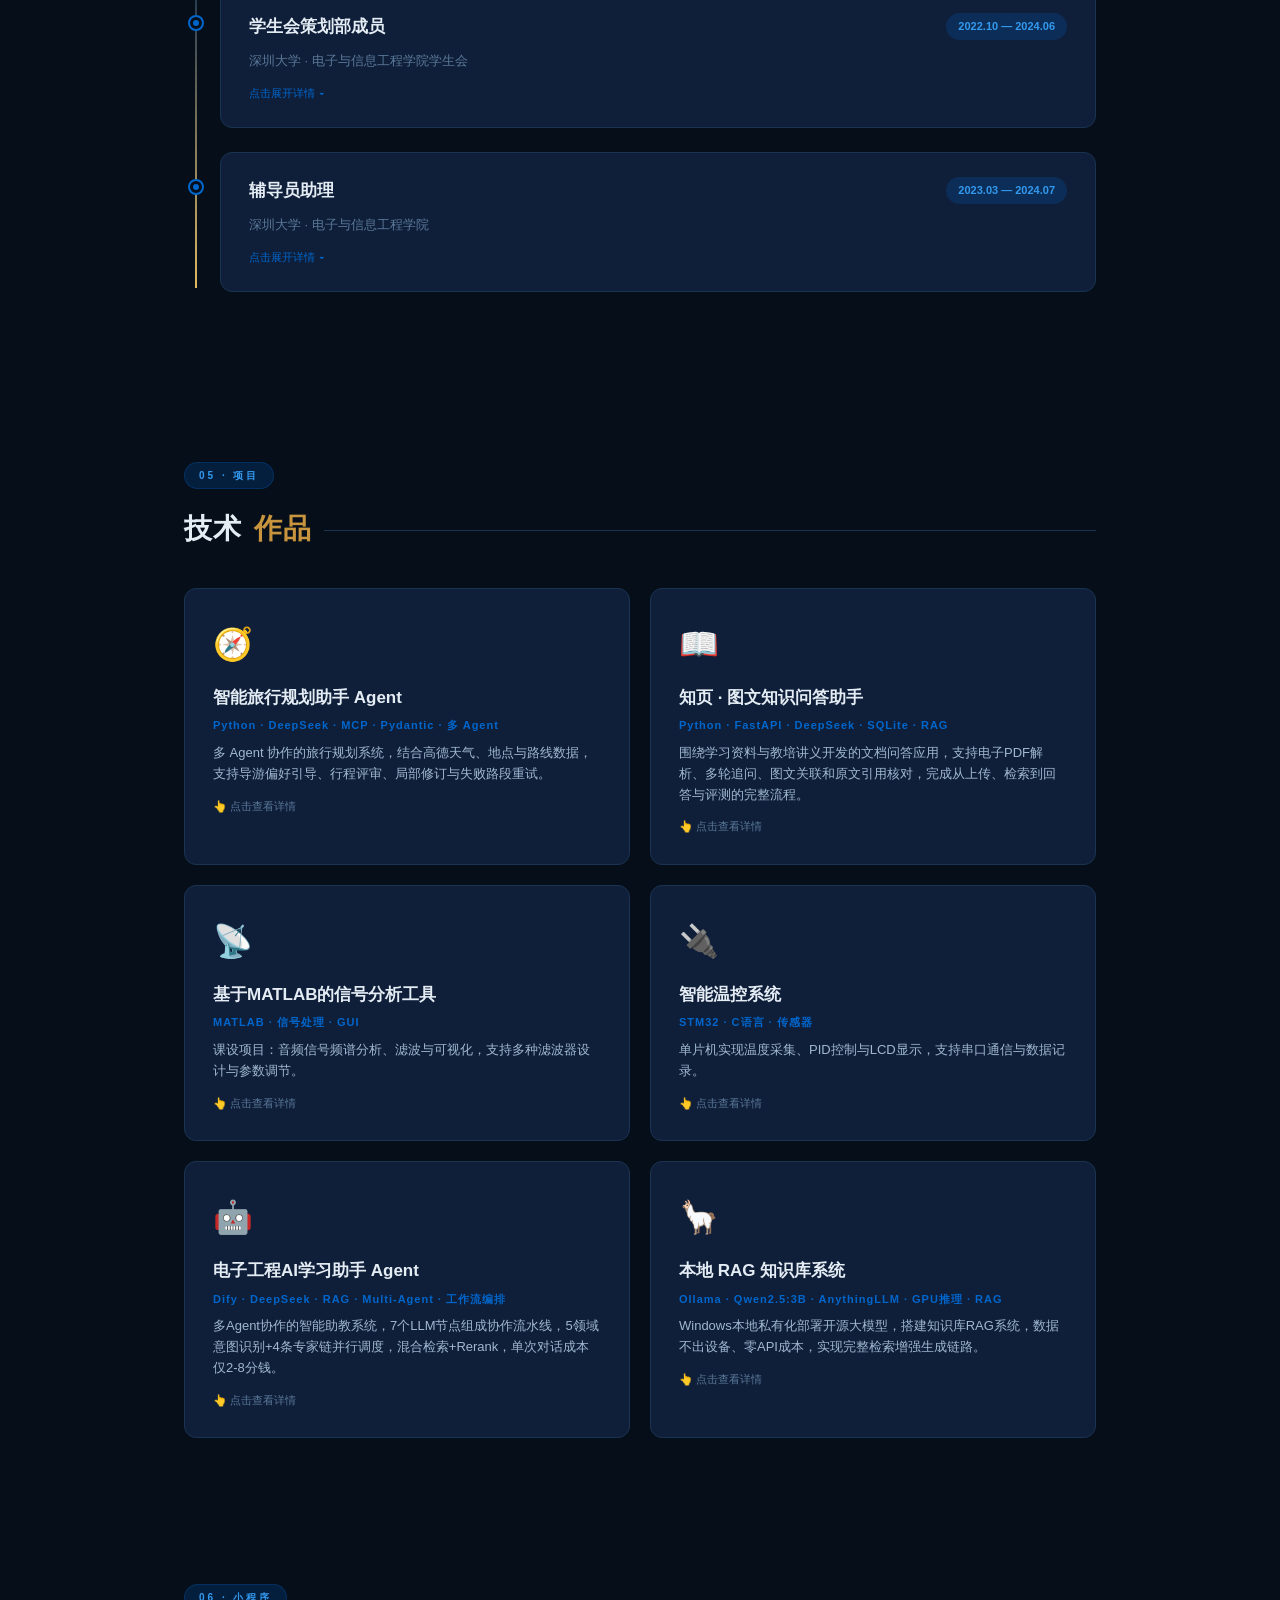
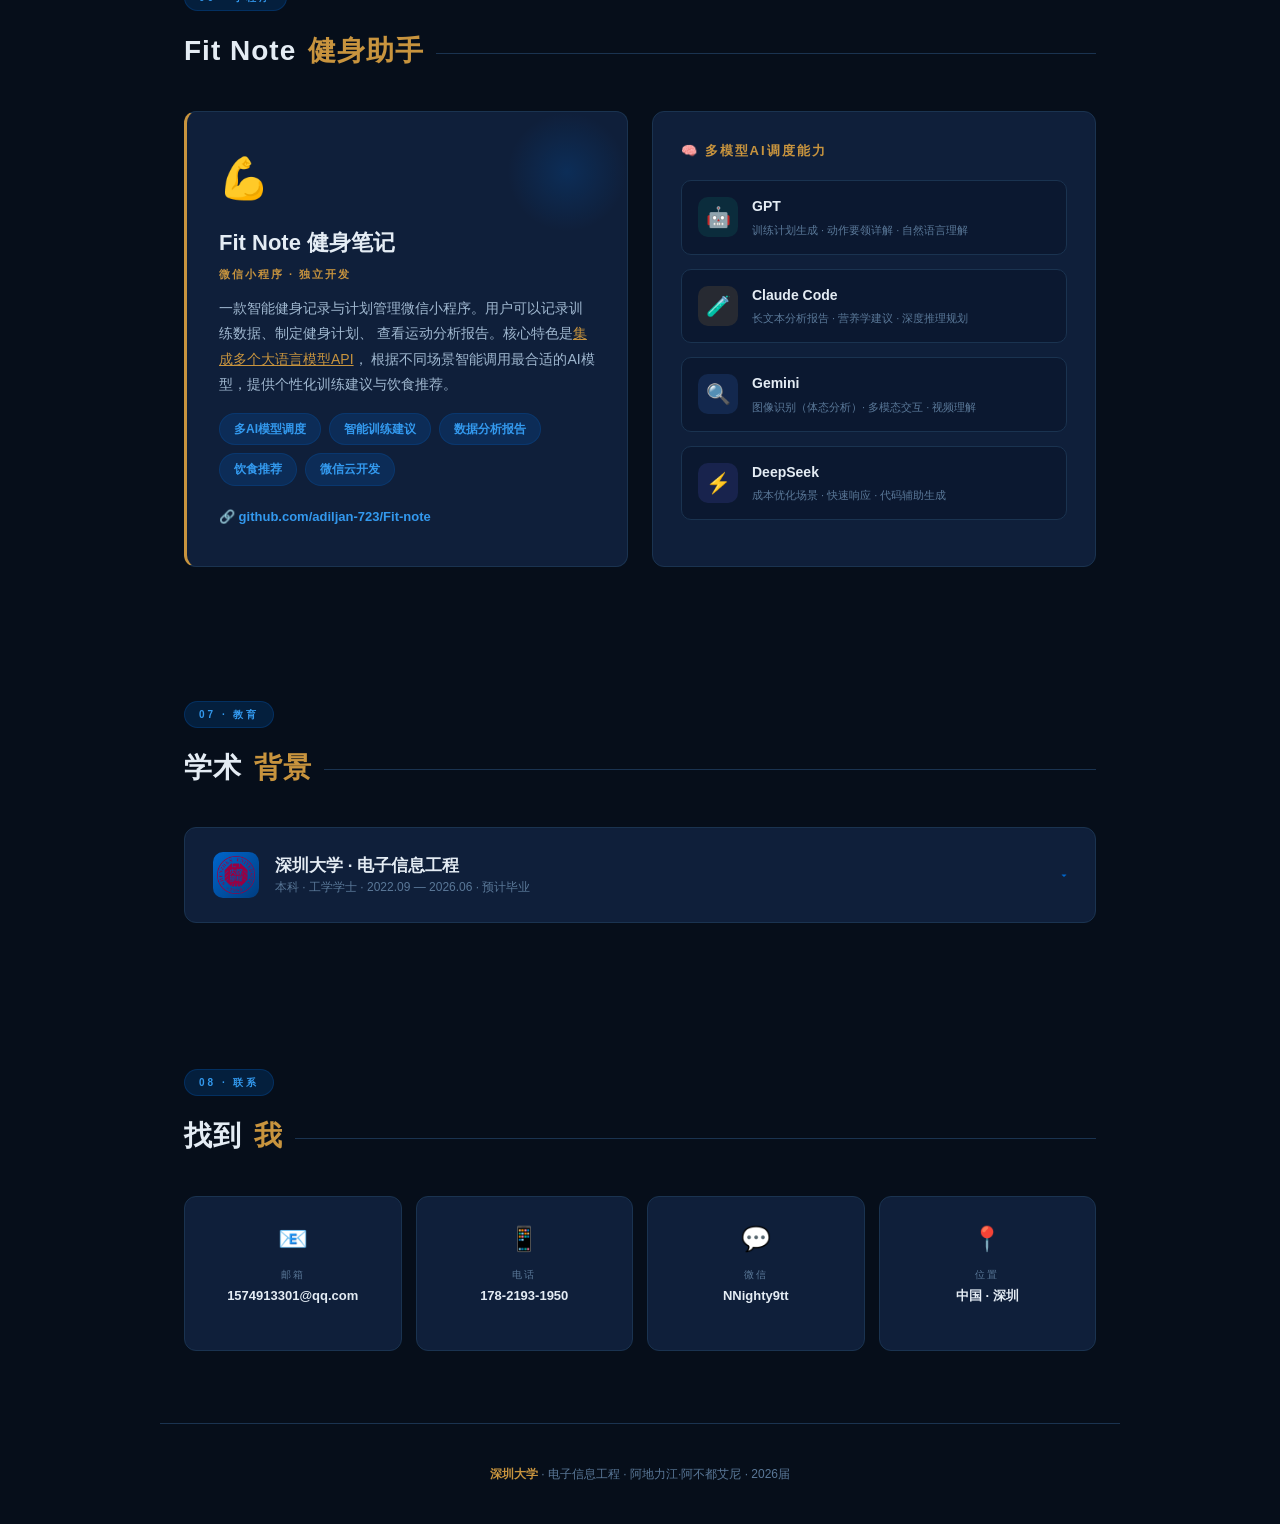
==== commit 7e2b239e: "Present travel agent as a standard resume project and retire trial entry" ====
--- a/index.html
+++ b/index.html
@@ -546,23 +546,7 @@
   .section { padding: 52px 18px; }
   .section-title { font-size: 24px; }
 }
-  .hero-travel-link { display: inline-block; margin-top: 10px; padding: 8px 12px; color: var(--accent2); font-size: 13px; font-weight: 650; text-decoration: none; }
-  .hero-travel-link:hover { text-decoration: underline; }
-  .travel-feature { grid-column: 1 / -1; display: grid; grid-template-columns: minmax(0, 1.45fr) minmax(0, 1fr); gap: 24px; align-items: center; padding: clamp(20px, 4vw, 30px); background: linear-gradient(120deg, var(--accent-glow), transparent 64%), var(--bg-card); border: 1px solid var(--border); border-left: 3px solid var(--gold); border-radius: var(--radius); }
-  .travel-feature h3 { color: var(--text); margin: 5px 0 8px; font-size: clamp(20px, 3vw, 25px); }
-  .travel-feature p { color: var(--text2); font-size: 14px; line-height: 1.65; }
-  .travel-feature .travel-kicker { color: var(--gold); font-size: 12px; font-weight: 700; }
-  .travel-feature .travel-stack { margin-top: 10px; color: var(--accent2); font-size: 12px; font-weight: 650; }
-  .travel-actions { display: flex; flex-wrap: wrap; align-items: center; gap: 10px 16px; margin-top: 15px; }
-  .travel-actions a { color: var(--accent2); font-size: 13px; font-weight: 650; text-decoration: none; }
-  .travel-actions .travel-primary { padding: 8px 12px; background: var(--accent); border-radius: 8px; color: white; }
-  .travel-actions a:hover, .travel-sample:hover strong { text-decoration: underline; }
-  .travel-sample { display: block; padding: 16px; background: var(--bg2); border: 1px solid var(--border); border-radius: 10px; text-decoration: none; }
-  .travel-sample span, .travel-sample strong { display: block; }
-  .travel-sample span { color: var(--text2); font-size: 12px; }
-  .travel-sample strong { color: var(--text); margin: 4px 0; font-size: 15px; }
-  .travel-feature a:focus-visible, .hero-travel-link:focus-visible { outline: 2px solid var(--accent2); outline-offset: 4px; }
-  @media (max-width: 620px) { .travel-feature { grid-template-columns: 1fr; gap: 14px; } }
+  .project-card:focus-visible { outline: 2px solid var(--accent2); outline-offset: 4px; }
 </style>
 </head>
 <body>
@@ -607,7 +591,6 @@
     <div class="typewriter-wrap">
       <span class="typing" id="typewriter"></span><span class="cursor"></span>
     </div>
-    <a class="hero-travel-link" href="travel/">体验我的旅行 Agent <span aria-hidden="true">↗</span></a>
   </div>
   <div class="hero-scroll-hint">
     <div class="mouse"></div>
@@ -748,23 +731,14 @@
   <span class="section-badge">05 · 项目</span>
   <h2 class="section-title">技术<span class="hl">作品</span></h2>
   <div class="projects-grid">
-    <article class="travel-feature" aria-labelledby="travel-feature-title">
-      <div>
-        <p class="travel-kicker">特色项目 · Agent 工程</p>
-        <h3 id="travel-feature-title">AI 旅行规划助手</h3>
-        <p>把目的地、预算和步行偏好整理成可调整的逐日行程，并保留地点与路线的查询依据。</p>
-        <p class="travel-stack">Python · DeepSeek · MCP · 高德地图</p>
-        <div class="travel-actions">
-          <a class="travel-primary" href="travel/">打开规划页 <span aria-hidden="true">→</span></a>
-          <a href="travel/#engineering">查看工程设计</a>
-        </div>
-      </div>
-      <a class="travel-sample" href="travel/?scenario=shenzhen#request">
-        <span>推荐起点 · 可编辑示例</span>
-        <strong>深圳周末两日游 <span aria-hidden="true" style="display:inline">↗</span></strong>
-        <span>两人同行，看看博物馆，尝尝本地菜，尽量少走路。</span>
-      </a>
-    </article>
+    <div class="project-card" data-project="travel" role="button" tabindex="0" aria-haspopup="dialog" aria-label="查看智能旅行规划助手 Agent 项目详情"
+         onmousemove="this.style.setProperty('--mx', event.offsetX+'px'); this.style.setProperty('--my', event.offsetY+'px')">
+      <div class="p-icon">🧭</div>
+      <h3>智能旅行规划助手 Agent</h3>
+      <p class="p-tech">Python · DeepSeek · MCP · Pydantic · 多 Agent</p>
+      <p class="p-desc">多 Agent 协作的旅行规划系统，结合高德天气、地点与路线数据，支持导游偏好引导、行程评审、局部修订与失败路段重试。</p>
+      <p class="p-click-hint">👆 点击查看详情</p>
+    </div>
     <div class="project-card" data-project="zhiye"
          onmousemove="this.style.setProperty('--mx', event.offsetX+'px'); this.style.setProperty('--my', event.offsetY+'px')">
       <div class="p-icon">📖</div>
@@ -1133,6 +1107,7 @@
 
   // ====== 项目 Modal ======
   const projectData = {
+    'travel':{title:'智能旅行规划助手 Agent',tech:'Python · DeepSeek · MCP · Pydantic · Starlette',desc:'基于 Python 实现的多 Agent 旅行规划系统。需求 Agent 负责多轮条件澄清，导游 Agent 提供可由用户确认的玩法主题，天气、预算、地点检索 Agent 通过 MCP 获取工具事实，再交给规划与评审流程生成可调整的行程草案。支持网页交互、运行追踪、人工修订及 Markdown 简报导出。',features:['多轮结构化需求管理，区分未知、明确否定与显式清空，保留预算和步行限制','导游 Agent 推荐差异化玩法，用户确认后向后续规划交接偏好与搜索词','通过 MCP 接入高德天气、地点、步行和公交路线工具，按 Agent 分配工具权限','Pydantic 结构校验、路线程序检查与内容评审，保留待核实事项和剩余意见','支持指定活动局部修订及失败路段重试，沿用成功路段的历史证据','模型与工具调用追踪、运行档案和简报导出；9 项离线回归通过，并完成真实服务端到端验收'],link:'#'},
     'zhiye':{title:'知页 · 图文知识问答助手',tech:'Python · FastAPI · DeepSeek · SQLite · RAG · PDF解析',desc:'面向学生、教师和需要阅读专业资料的用户，开发集资料上传、原文检索、多轮问答与引用核对于一体的知识工作台。基于 FastAPI 构建后端，使用 SQLite 保存资料与对话，结合中文全文索引和 DeepSeek 生成带来源的回答。将电子 PDF 中的正文、图注、插图和原页关联展示，让使用者能从答案回到依据。项目同时包含 LangGraph 状态图与 MCP 工具调用等独立工程实验。',features:['支持 UTF-8 TXT、Markdown 和含可提取文字的电子 PDF；单份 PDF 最大 100 MiB、600 页','完成文档解析、自动分块与中文全文索引，可针对当前资料或全部资料提问','支持连续追问与问题改写，每轮重新检索资料，证据不足时明确说明','回答附来源编号，可核对引用原文、PDF 页码及关联插图，并查看原页','使用 SQLite 持久化资料与会话，通过请求编号处理重复提交和失败后的结果查询','对比 BM25、向量、混合检索和重排序，建立开发集、保留集及人工复核流程','完成 LangGraph 分支编排、检查点恢复、人工审核与 MCP 工具调用独立实验','原生前端实现自适应布局、深浅色外观、阅读窗与交互动画'],link:'#'},
     'signal':{title:'基于MATLAB的信号分析工具',tech:'MATLAB · Signal Processing · GUI Design',desc:'电子信息工程课程设计项目。实现完整的音频信号处理流程：时域/频域分析、多种滤波器设计（低通、高通、带通、带阻）、信号可视化与参数调节。',features:['支持 WAV/MP3 音频文件导入与时域波形显示','FFT 频谱分析，可视化频率分量与能量分布','低通/高通/带通/带阻滤波器设计，实时预览滤波效果','MATLAB App Designer 构建交互式 GUI 界面','导出处理后的音频与频谱图'],link:'#'},
     'mcu':{title:'智能温控系统',tech:'STM32F103 · C语言 · DS18B20 · PID算法',desc:'基于 STM32 单片机实现的闭环温度控制系统。采用 DS18B20 传感器采集温度、PID 算法进行精确控制、LCD1602 显示实时数据，支持串口通信与上位机数据记录。',features:['DS18B20 数字温度传感器，精度 ±0.5°C','PID 控制算法实现 ±0.3°C 稳态精度','LCD1602 实时显示设定温度、当前温度、输出功率','USART 串口通信，上位机实时监控与数据记录','PWM 驱动加热模块，实现无级功率调节'],link:'#'},
@@ -1166,6 +1141,11 @@
   });
 
   function closeModal(){modalOverlay.classList.remove('open');document.body.style.overflow='';}
+  const travelCard = document.querySelector('[data-project="travel"]');
+  travelCard.addEventListener('keydown', e => {
+    if(e.key==='Enter'||e.key===' '){e.preventDefault();travelCard.click();}
+  });
+  if(new URLSearchParams(location.search).get('project')==='travel') travelCard.click();
   modalClose.addEventListener('click',closeModal);
   modalOverlay.addEventListener('click',e=>{if(e.target===modalOverlay)closeModal();});
   document.addEventListener('keydown',e=>{if(e.key==='Escape'&&modalOverlay.classList.contains('open'))closeModal();});
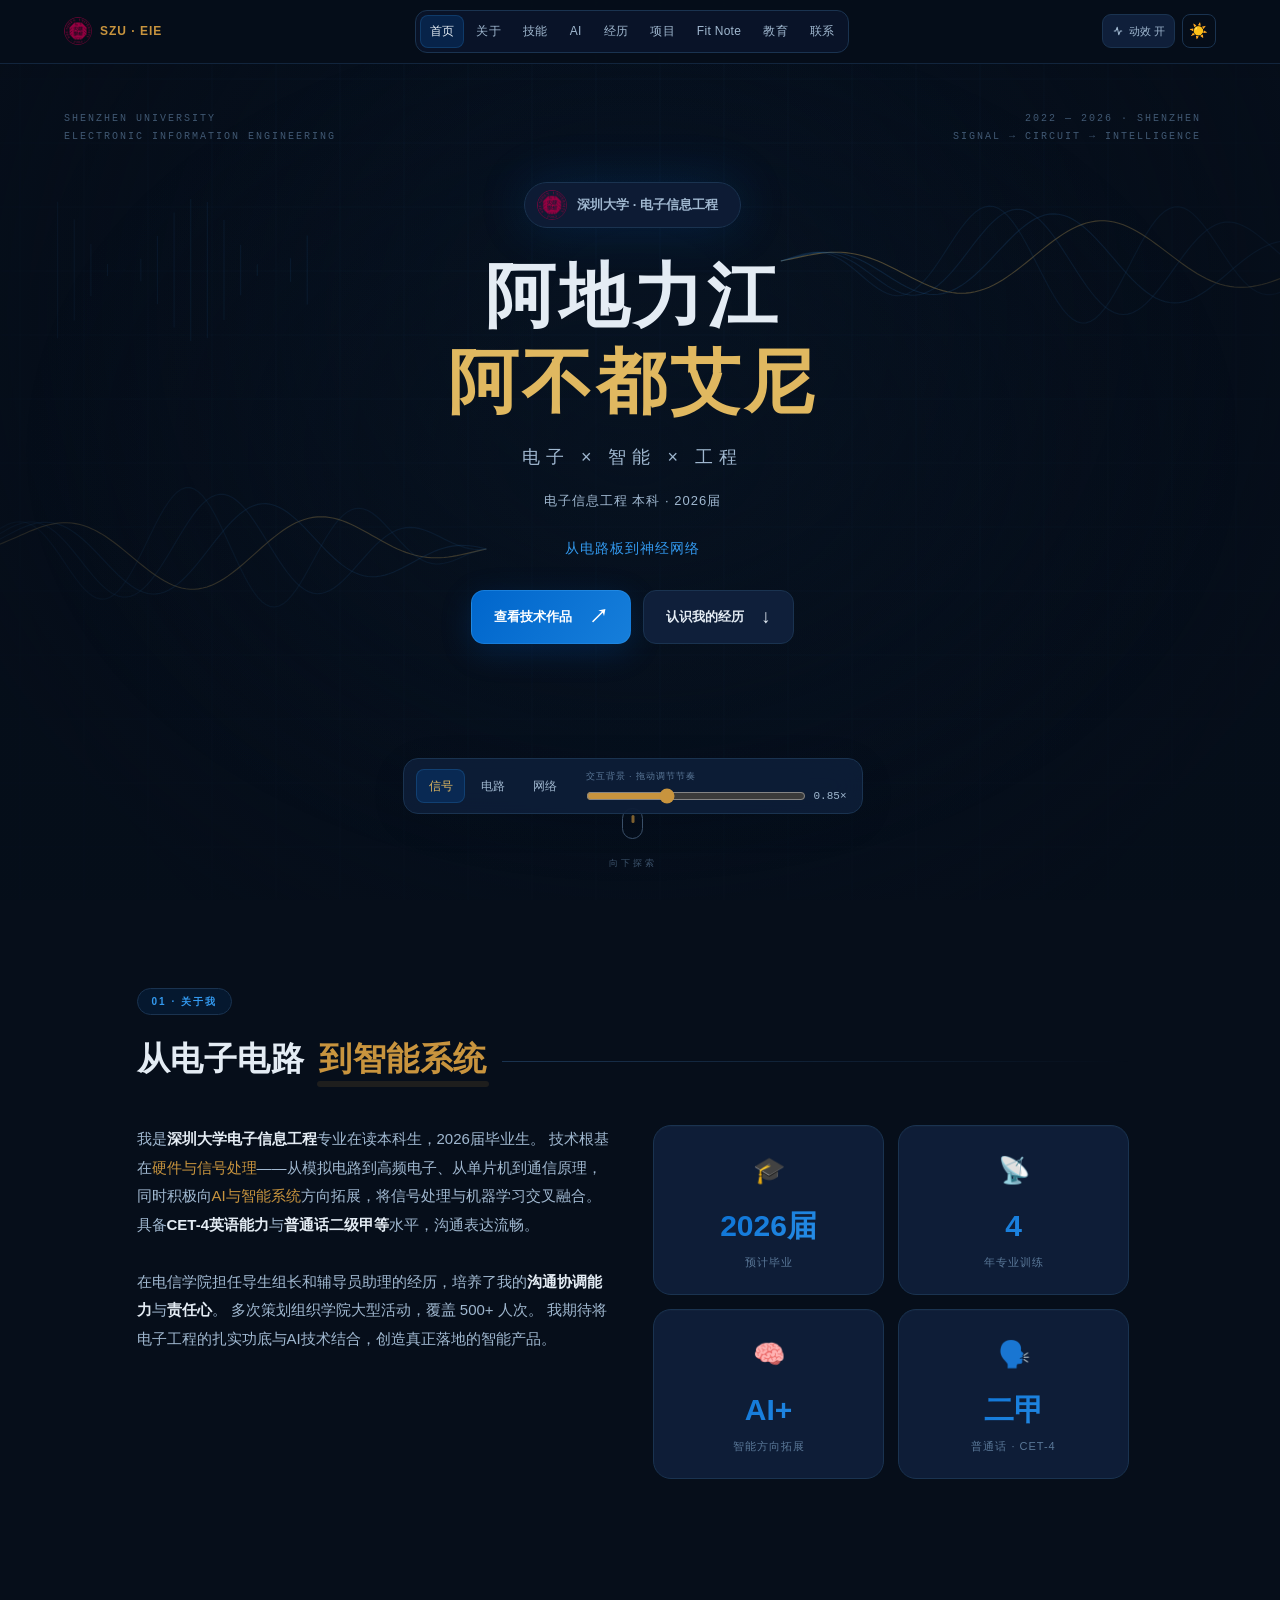
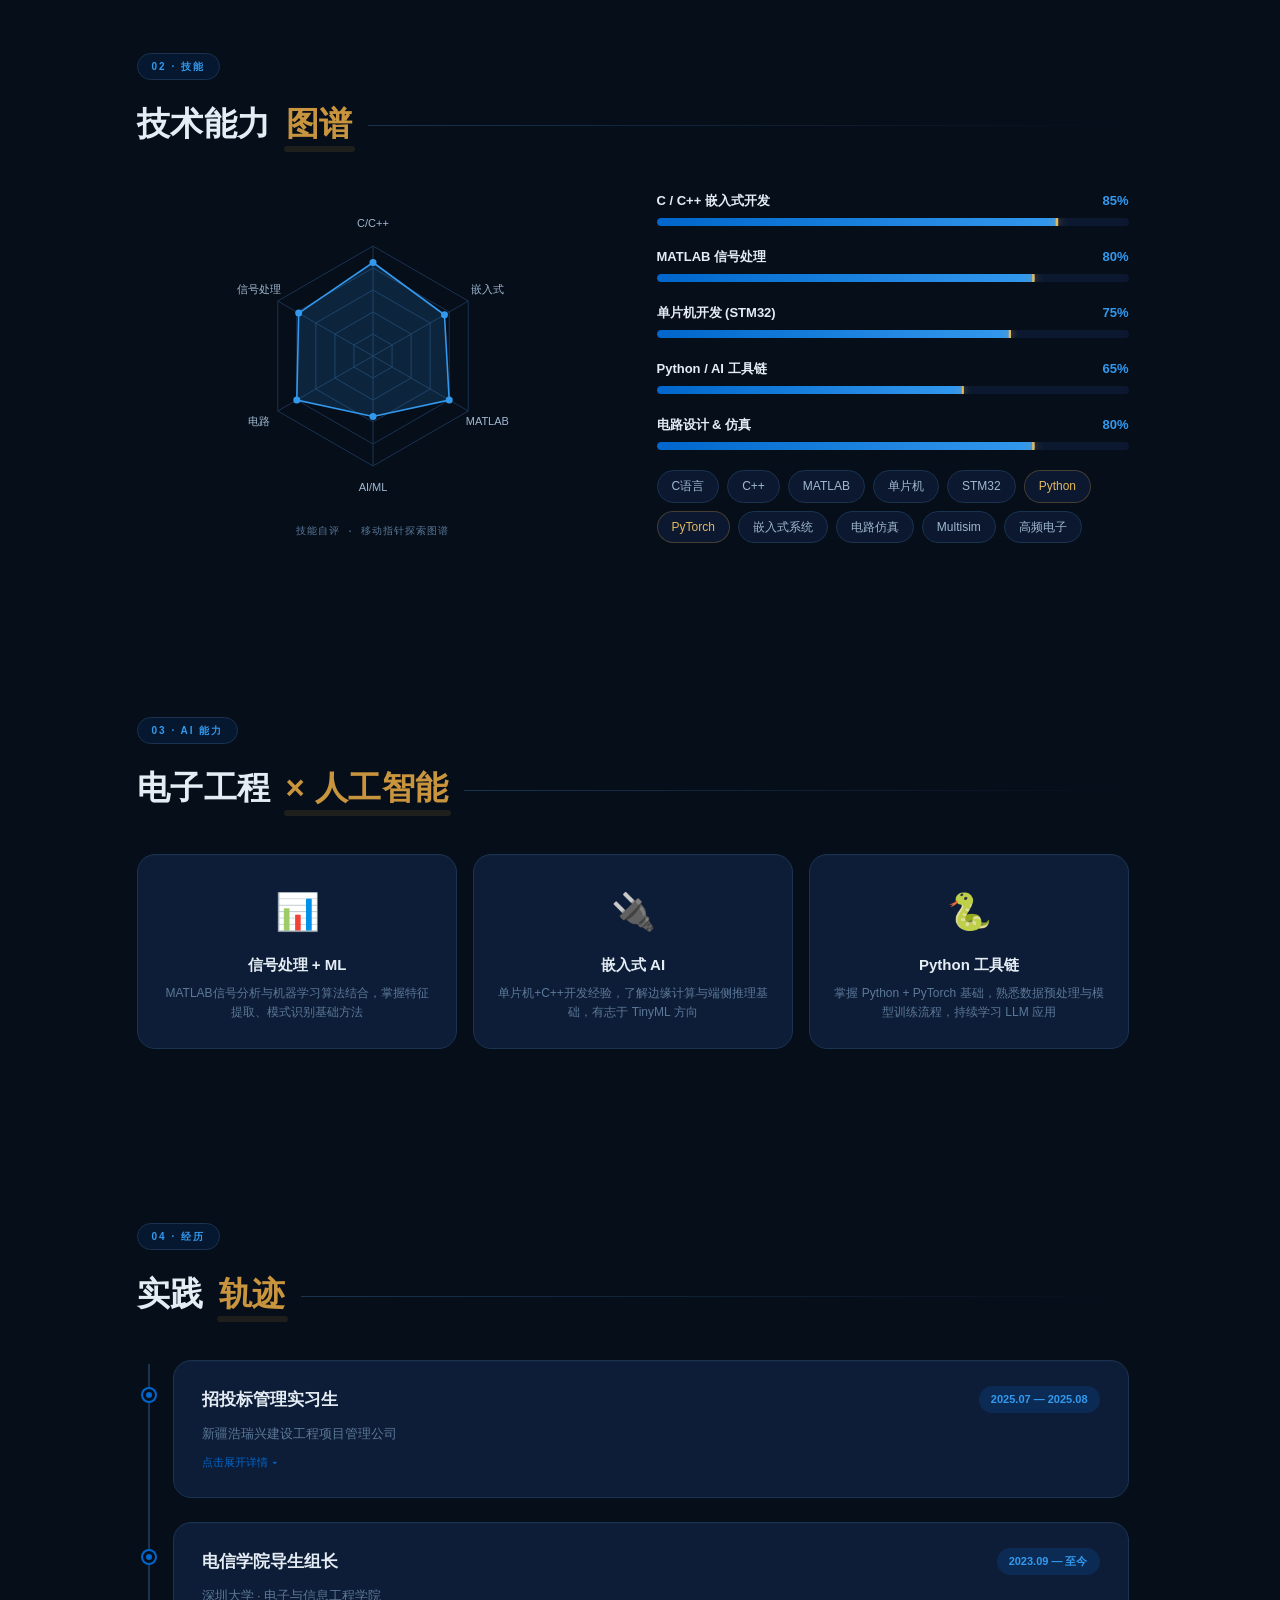
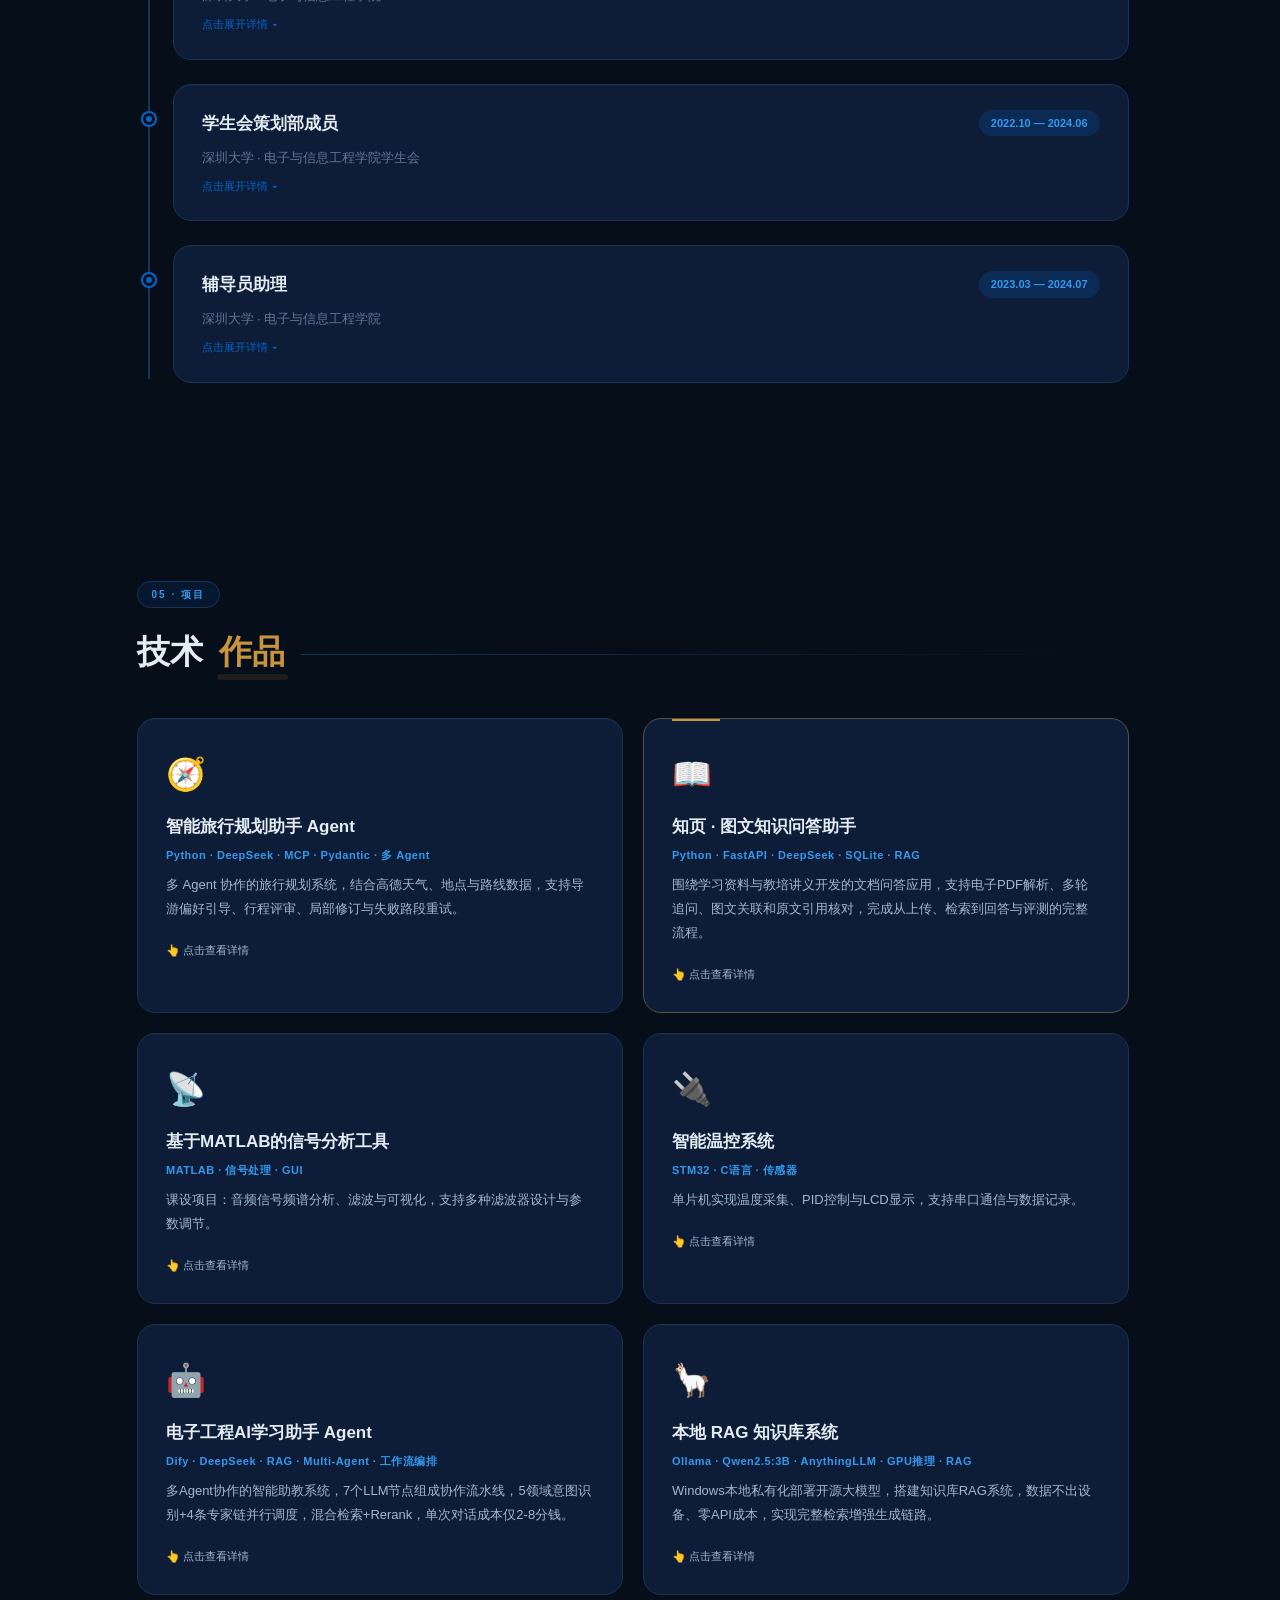
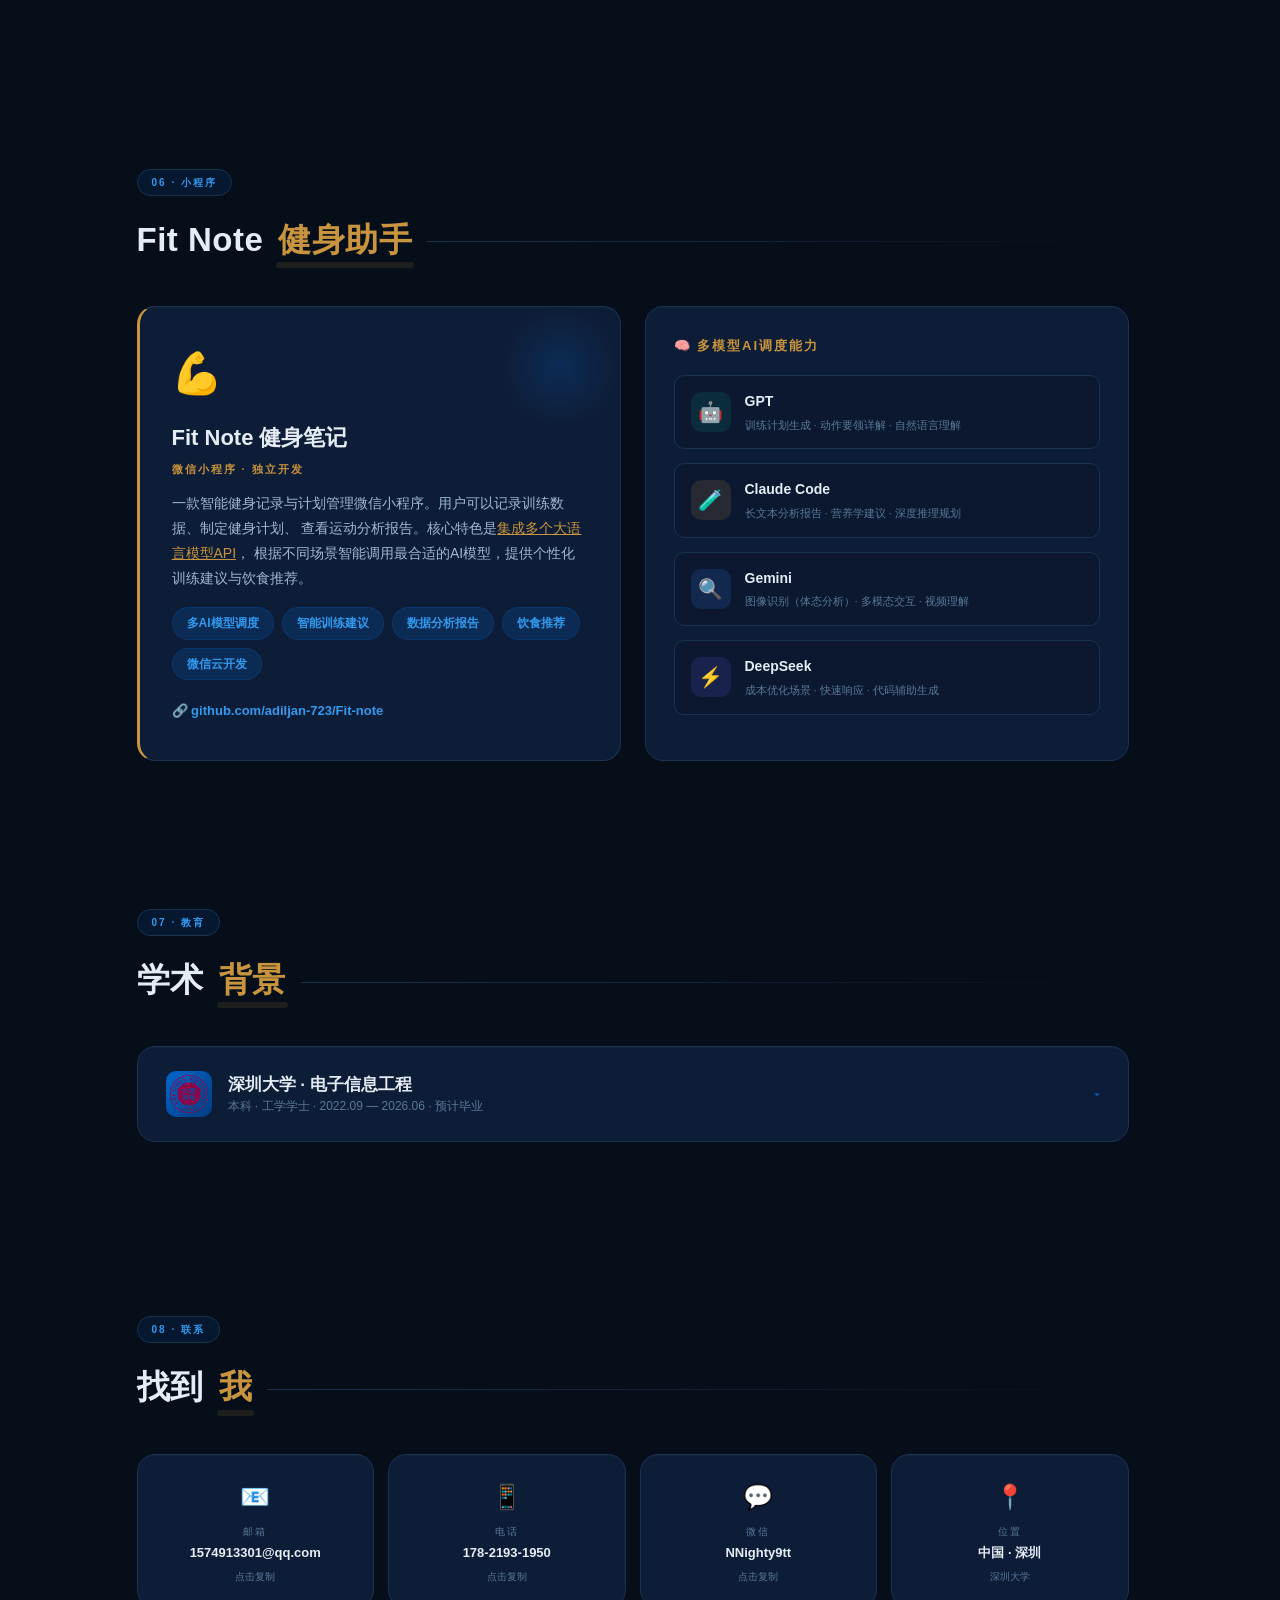
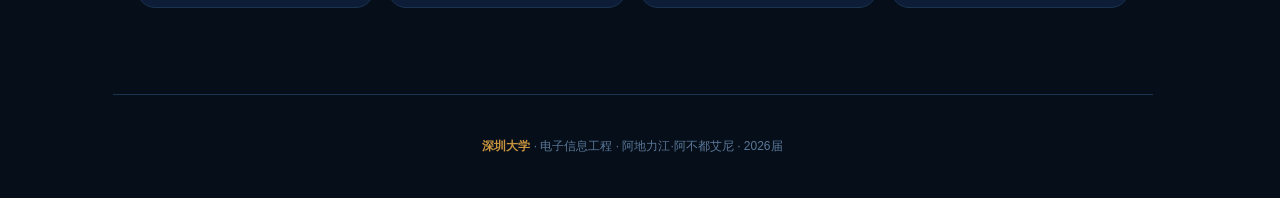
==== commit 07abd55b: "feat: add engineering backgrounds and Animate UI inspired resume interactions" ====
--- a/index.html
+++ b/index.html
@@ -548,8 +548,12 @@
 }
   .project-card:focus-visible { outline: 2px solid var(--accent2); outline-offset: 4px; }
 </style>
+<link rel="stylesheet" href="assets/resume-motion.css?v=20261107a">
+<script type="module" src="assets/resume-motion.mjs?v=20261107a"></script>
 </head>
 <body>
+<canvas id="engineering-canvas" aria-hidden="true"></canvas>
+<div class="engineering-veil" aria-hidden="true"></div>
 
 <!-- ====== Scroll Progress ====== -->
 <div id="scroll-progress"></div>
@@ -569,9 +573,13 @@
       <a href="#experience">经历</a>
       <a href="#projects">项目</a>
       <a href="#fitnote">Fit Note</a>
+      <a href="#education">教育</a>
       <a href="#contact">联系</a>
     </div>
     <div class="nav-right">
+      <button class="motion-control" id="motion-control" type="button" aria-pressed="true" aria-label="暂停所有装饰动效" data-motion-tip="暂停背景、文字轮换与界面动效">
+        <svg viewBox="0 0 16 16" fill="none" aria-hidden="true"><path d="M3 8h2l2-5 2 10 2-5h2" stroke="currentColor" stroke-width="1.4" stroke-linecap="round" stroke-linejoin="round"/></svg><span class="motion-label">动效 开</span>
+      </button>
       <button class="theme-toggle" id="theme-toggle" title="切换主题" aria-label="切换主题">☀️</button>
     </div>
   </div>
@@ -579,7 +587,8 @@
 
 <!-- ====== Hero ====== -->
 <section class="hero" id="hero">
-  <canvas id="particle-canvas"></canvas>
+  <div class="hero-coordinate left" aria-hidden="true">SHENZHEN UNIVERSITY<br>ELECTRONIC INFORMATION ENGINEERING</div>
+  <div class="hero-coordinate right" aria-hidden="true">2022 — 2026 · SHENZHEN<br>SIGNAL → CIRCUIT → INTELLIGENCE</div>
   <div class="hero-content">
     <div class="school-badge">
       <img src="[data-uri]" class="school-logo" alt="深圳大学">
@@ -589,8 +598,20 @@
     <p class="subtitle">电子 × 智能 × 工程</p>
     <div class="major-tag">电子信息工程 本科 · 2026届</div>
     <div class="typewriter-wrap">
-      <span class="typing" id="typewriter"></span><span class="cursor"></span>
-    </div>
+      <span class="typing" id="typewriter">从电路板到神经网络</span><span class="cursor"></span>
+    </div>
+    <div class="hero-actions">
+      <a class="hero-action primary" href="#projects">查看技术作品 <span aria-hidden="true">↗</span></a>
+      <a class="hero-action" href="#experience">认识我的经历 <span aria-hidden="true">↓</span></a>
+    </div>
+  </div>
+  <div class="signal-console" aria-label="电子信息工程交互背景">
+    <div class="signal-tabs" role="group" aria-label="选择背景画面">
+      <button type="button" data-scene="signal" aria-pressed="true">信号</button>
+      <button type="button" data-scene="circuit" aria-pressed="false">电路</button>
+      <button type="button" data-scene="network" aria-pressed="false">网络</button>
+    </div>
+    <div class="signal-tempo"><label for="signal-tempo">交互背景 · 拖动调节节奏</label><input id="signal-tempo" type="range" min="0.2" max="2" step="0.05" value="0.85" aria-label="背景流动速度"><output id="tempo-value" for="signal-tempo">0.85×</output></div>
   </div>
   <div class="hero-scroll-hint">
     <div class="mouse"></div>
@@ -954,16 +975,17 @@
   const html = document.documentElement;
 
   // ====== 主题切换 ======
-  const savedTheme = localStorage.getItem('resume-szu-theme') || 'dark';
+  let savedTheme='dark';
+  try { savedTheme=localStorage.getItem('resume-szu-theme') || 'dark'; } catch {}
   html.setAttribute('data-theme', savedTheme);
   updateThemeIcon(savedTheme);
 
   themeToggle.addEventListener('click', () => {
     const next = html.getAttribute('data-theme') === 'dark' ? 'light' : 'dark';
     html.setAttribute('data-theme', next);
-    localStorage.setItem('resume-szu-theme', next);
+    try { localStorage.setItem('resume-szu-theme', next); } catch {}
     updateThemeIcon(next);
-    drawRadar();
+
   });
 
   function updateThemeIcon(t) {
@@ -971,18 +993,9 @@
     themeToggle.title = t === 'dark' ? '切换亮色主题' : '切换暗色主题';
   }
 
-  // ====== 滚动进度 + 回到顶部 ======
-  window.addEventListener('scroll', () => {
-    const st = window.scrollY;
-    const dh = document.documentElement.scrollHeight - window.innerHeight;
-    scrollProgress.style.width = dh > 0 ? Math.min((st/dh)*100, 100) + '%' : '0%';
-    backToTop.classList.toggle('visible', st > window.innerHeight);
-  }, { passive: true });
-
-  backToTop.addEventListener('click', () => window.scrollTo({ top: 0, behavior: 'smooth' }));
-
+  backToTop.addEventListener('click', () => window.scrollTo({top:0,behavior:html.dataset.motion==='off'?'auto':'smooth'}));
   // ====== 导航高亮 ======
-  const sectionIds = ['hero','about','skills','ai','experience','projects','fitnote','contact'];
+  const sectionIds = ['hero','about','skills','ai','experience','projects','fitnote','education','contact'];
   const navObserver = new IntersectionObserver((entries) => {
     entries.forEach(e => {
       if (e.isIntersecting) {
@@ -992,120 +1005,11 @@
   }, { rootMargin: '-30% 0px -60% 0px' });
   sectionIds.forEach(id => { const el = document.getElementById(id); if (el) navObserver.observe(el); });
 
-  // ====== 区块入场动画 ======
-  const secObs = new IntersectionObserver((entries) => {
-    entries.forEach(e => { if (e.isIntersecting) e.target.classList.add('visible'); });
-  }, { threshold: 0.08 });
-  document.querySelectorAll('.section').forEach(s => secObs.observe(s));
-
-  // ====== 粒子背景 ======
-  const pc = document.getElementById('particle-canvas');
-  if (pc) {
-    const ctx = pc.getContext('2d');
-    let particles = [], animId;
-    function resize() { pc.width = pc.parentElement.offsetWidth; pc.height = pc.parentElement.offsetHeight; }
-    function create() {
-      particles = [];
-      const n = Math.min(Math.floor(window.innerWidth * 0.07), 70);
-      for (let i = 0; i < n; i++) particles.push({
-        x: Math.random()*pc.width, y: Math.random()*pc.height,
-        vx: (Math.random()-0.5)*0.4, vy: (Math.random()-0.5)*0.4,
-        r: Math.random()*2+1, alpha: Math.random()*0.4+0.1
-      });
-    }
-    function anim() {
-      ctx.clearRect(0,0,pc.width,pc.height);
-      const c = html.getAttribute('data-theme')==='dark'?'0,153,255':'0,77,153';
-      particles.forEach(p => {
-        ctx.beginPath(); ctx.arc(p.x,p.y,p.r,0,Math.PI*2);
-        ctx.fillStyle = `rgba(${c},${p.alpha})`; ctx.fill();
-        p.x+=p.vx; p.y+=p.vy;
-        if(p.x<0)p.x=pc.width; if(p.x>pc.width)p.x=0;
-        if(p.y<0)p.y=pc.height; if(p.y>pc.height)p.y=0;
-      });
-      for(let i=0;i<particles.length;i++) for(let j=i+1;j<particles.length;j++) {
-        const dx=particles[i].x-particles[j].x, dy=particles[i].y-particles[j].y;
-        const dist=Math.sqrt(dx*dx+dy*dy);
-        if(dist<100){ctx.beginPath();ctx.moveTo(particles[i].x,particles[i].y);ctx.lineTo(particles[j].x,particles[j].y);ctx.strokeStyle=`rgba(${c},${0.04*(1-dist/100)})`;ctx.stroke();}
-      }
-      animId=requestAnimationFrame(anim);
-    }
-    resize(); create(); anim();
-    window.addEventListener('resize',()=>{resize();create();});
+  // ====== 项目 Modal ======
+  function openModal(){
+    if(window.ResumeMotion){window.ResumeMotion.openModal();return;}
+    modalOverlay.classList.add('open'); document.body.style.overflow='hidden';
   }
-
-  // ====== 打字机 ======
-  const tw = document.getElementById('typewriter');
-  const phrases = ['从电路板到神经网络','信号处理 × 机器学习','嵌入式 + AI = 无限可能','硬件是骨，智能是魂'];
-  let pi=0, ci=0, del=false;
-  function tloop() {
-    const cur = phrases[pi];
-    tw.textContent = cur.substring(0, del?ci-1:ci+1);
-    if(del)ci--;else ci++;
-    let d = del?45:90;
-    if(!del&&ci===cur.length){d=2000;del=true;}
-    else if(del&&ci===0){del=false;pi=(pi+1)%phrases.length;d=400;}
-    setTimeout(tloop,d);
-  }
-  tloop();
-
-  // ====== 技能进度条 ======
-  const barObs = new IntersectionObserver((es) => {
-    es.forEach(e => {
-      if(e.isIntersecting) e.target.querySelectorAll('.bar-fill[data-width]').forEach(b => b.style.width = b.getAttribute('data-width') + '%');
-    });
-  }, { threshold: 0.3 });
-  const ss = document.getElementById('skills'); if(ss) barObs.observe(ss);
-
-  // ====== 数字递增 ======
-  const cntObs = new IntersectionObserver((es) => {
-    es.forEach(e => {
-      if(e.isIntersecting) {
-        const el = e.target, tgt = parseInt(el.getAttribute('data-count'),10);
-        const st = performance.now();
-        function up(now) {
-          const p = Math.min((now-st)/1500, 1);
-          el.textContent = Math.floor((1-Math.pow(1-p,3))*tgt);
-          if(p<1) requestAnimationFrame(up); else el.textContent = tgt;
-        }
-        requestAnimationFrame(up); cntObs.unobserve(el);
-      }
-    });
-  }, { threshold: 0.5 });
-  document.querySelectorAll('.hl-num[data-count]').forEach(el => cntObs.observe(el));
-
-  // ====== 雷达图 ======
-  const rc = document.getElementById('radar-canvas');
-  function drawRadar() {
-    if(!rc)return;
-    const ctx=rc.getContext('2d'), w=rc.width, h=rc.height;
-    const cx=w/2, cy=h/2, r=120, sides=6;
-    const isDark=html.getAttribute('data-theme')==='dark';
-    const gc=isDark?'rgba(255,255,255,0.08)':'rgba(0,0,0,0.06)';
-    const lc=isDark?'#a0b8d0':'#3a5878';
-    const fc=isDark?'rgba(0,102,204,0.3)':'rgba(0,77,153,0.25)';
-    const sc=isDark?'#0066cc':'#004d99';
-    const dc=isDark?'#3399ee':'#0066cc';
-    const labels=['C/C++','嵌入式','MATLAB','AI/ML','电路','信号处理'];
-    const values=[0.85,0.75,0.80,0.55,0.80,0.78];
-    ctx.clearRect(0,0,w,h);
-    for(let lv=1;lv<=5;lv++){ctx.beginPath();for(let i=0;i<=sides;i++){const a=Math.PI*2*i/sides-Math.PI/2;const lr=r/5*lv;const x=cx+lr*Math.cos(a),y=cy+lr*Math.sin(a);i===0?ctx.moveTo(x,y):ctx.lineTo(x,y);}ctx.closePath();ctx.strokeStyle=gc;ctx.stroke();}
-    for(let i=0;i<sides;i++){const a=Math.PI*2*i/sides-Math.PI/2;ctx.beginPath();ctx.moveTo(cx,cy);ctx.lineTo(cx+r*Math.cos(a),cy+r*Math.sin(a));ctx.strokeStyle=gc;ctx.stroke();ctx.fillStyle=lc;ctx.font='12px "PingFang SC","Microsoft YaHei",sans-serif';ctx.textAlign='center';ctx.textBaseline='middle';ctx.fillText(labels[i],cx+(r+22)*Math.cos(a),cy+(r+22)*Math.sin(a));}
-    ctx.beginPath();for(let i=0;i<=sides;i++){const idx=i%sides;const a=Math.PI*2*idx/sides-Math.PI/2;const vr=r*values[idx];const x=cx+vr*Math.cos(a),y=cy+vr*Math.sin(a);i===0?ctx.moveTo(x,y):ctx.lineTo(x,y);}ctx.closePath();ctx.fillStyle=fc;ctx.fill();ctx.strokeStyle=sc;ctx.lineWidth=2;ctx.stroke();
-    for(let i=0;i<sides;i++){const a=Math.PI*2*i/sides-Math.PI/2;const vr=r*values[i];ctx.beginPath();ctx.arc(cx+vr*Math.cos(a),cy+vr*Math.sin(a),5,0,Math.PI*2);ctx.fillStyle=dc;ctx.fill();ctx.strokeStyle='#fff';ctx.lineWidth=2;ctx.stroke();}
-  }
-  drawRadar(); window.addEventListener('resize',drawRadar);
-
-  // ====== 经历展开 ======
-  document.querySelectorAll('.tl-item[data-expand]').forEach(item => {
-    item.addEventListener('click', function(e){ if(e.target.tagName!=='A') this.classList.toggle('expanded'); });
-  });
-
-  // ====== 教育折叠 ======
-  const eduCard=document.getElementById('edu-card'), eduToggle=document.getElementById('edu-toggle');
-  if(eduToggle&&eduCard) eduToggle.addEventListener('click',()=>eduCard.classList.toggle('open'));
-
-  // ====== 项目 Modal ======
   const projectData = {
     'travel':{title:'智能旅行规划助手 Agent',tech:'Python · DeepSeek · MCP · Pydantic · Starlette',desc:'基于 Python 实现的多 Agent 旅行规划系统。需求 Agent 负责多轮条件澄清，导游 Agent 提供可由用户确认的玩法主题，天气、预算、地点检索 Agent 通过 MCP 获取工具事实，再交给规划与评审流程生成可调整的行程草案。支持网页交互、运行追踪、人工修订及 Markdown 简报导出。',features:['多轮结构化需求管理，区分未知、明确否定与显式清空，保留预算和步行限制','导游 Agent 推荐差异化玩法，用户确认后向后续规划交接偏好与搜索词','通过 MCP 接入高德天气、地点、步行和公交路线工具，按 Agent 分配工具权限','Pydantic 结构校验、路线程序检查与内容评审，保留待核实事项和剩余意见','支持指定活动局部修订及失败路段重试，沿用成功路段的历史证据','模型与工具调用追踪、运行档案和简报导出；9 项离线回归通过，并完成真实服务端到端验收'],link:'#'},
     'zhiye':{title:'知页 · 图文知识问答助手',tech:'Python · FastAPI · DeepSeek · SQLite · RAG · PDF解析',desc:'面向学生、教师和需要阅读专业资料的用户，开发集资料上传、原文检索、多轮问答与引用核对于一体的知识工作台。基于 FastAPI 构建后端，使用 SQLite 保存资料与对话，结合中文全文索引和 DeepSeek 生成带来源的回答。将电子 PDF 中的正文、图注、插图和原页关联展示，让使用者能从答案回到依据。项目同时包含 LangGraph 状态图与 MCP 工具调用等独立工程实验。',features:['支持 UTF-8 TXT、Markdown 和含可提取文字的电子 PDF；单份 PDF 最大 100 MiB、600 页','完成文档解析、自动分块与中文全文索引，可针对当前资料或全部资料提问','支持连续追问与问题改写，每轮重新检索资料，证据不足时明确说明','回答附来源编号，可核对引用原文、PDF 页码及关联插图，并查看原页','使用 SQLite 持久化资料与会话，通过请求编号处理重复提交和失败后的结果查询','对比 BM25、向量、混合检索和重排序，建立开发集、保留集及人工复核流程','完成 LangGraph 分支编排、检查点恢复、人工审核与 MCP 工具调用独立实验','原生前端实现自适应布局、深浅色外观、阅读窗与交互动画'],link:'#'},
@@ -1124,27 +1028,24 @@
       if(key === 'agent') {
         const agentVid = 'videos/agent-showcase.mp4';
         modalContent.innerHTML = `<h3>${data.title}</h3><p class="m-tech">${data.tech}</p><p class="m-desc">${data.desc}</p><ul class="m-features">${data.features.map(f=>`<li>${f}</li>`).join('')}</ul><div class="m-video-section"><div class="m-video-title">🎬 产品演示</div><div class="m-video-wrap"><video controls src="${agentVid}" preload="metadata"><p>视频加载中，请稍候...</p></video></div></div><a class="m-demo-btn" href="${data.link}" target="_blank" rel="noopener">🤖 在线体验 Agent</a>`;
-        modalOverlay.classList.add('open'); document.body.style.overflow='hidden';
+        openModal();
         return;
       }
       // Ollama项目：弹窗含视频播放器
       if(key === 'ollama') {
         const vidPath = 'videos/ollama-showcase.mp4';
         modalContent.innerHTML = `<h3>${data.title}</h3><p class="m-tech">${data.tech}</p><p class="m-desc">${data.desc}</p><ul class="m-features">${data.features.map(f=>`<li>${f}</li>`).join('')}</ul><div class="m-video-section"><div class="m-video-title">🎬 产品演示</div><div class="m-video-wrap"><video controls src="${vidPath}" preload="metadata"><p>视频加载中，请稍候...</p></video></div></div>${data.link!=='#'?`<a class="m-link" href="${data.link}" target="_blank" rel="noopener">🔗 查看项目文档</a>`:''}`;
-        modalOverlay.classList.add('open'); document.body.style.overflow='hidden';
+        openModal();
         return;
       }
       // 其他项目：弹窗展示详情
       modalContent.innerHTML = `<h3>${data.title}</h3><p class="m-tech">${data.tech}</p><p class="m-desc">${data.desc}</p><ul class="m-features">${data.features.map(f=>`<li>${f}</li>`).join('')}</ul>${data.link!=='#'?`<a class="m-link" href="${data.link}" target="_blank" rel="noopener">🔗 查看项目</a>`:''}`;
-      modalOverlay.classList.add('open'); document.body.style.overflow='hidden';
+      openModal();
     });
   });
 
-  function closeModal(){modalOverlay.classList.remove('open');document.body.style.overflow='';}
+  function closeModal(){if(window.ResumeMotion){window.ResumeMotion.closeModal();return;}modalOverlay.classList.remove('open');document.body.style.overflow='';}
   const travelCard = document.querySelector('[data-project="travel"]');
-  travelCard.addEventListener('keydown', e => {
-    if(e.key==='Enter'||e.key===' '){e.preventDefault();travelCard.click();}
-  });
   if(new URLSearchParams(location.search).get('project')==='travel') travelCard.click();
   modalClose.addEventListener('click',closeModal);
   modalOverlay.addEventListener('click',e=>{if(e.target===modalOverlay)closeModal();});
@@ -1163,9 +1064,10 @@
 
   // ====== 键盘导航 1-8 ======
   document.addEventListener('keydown',e=>{
-    if(e.key>='1'&&e.key<='8'&&!e.ctrlKey&&!e.metaKey&&!e.altKey){
+    if(e.target.closest('input,textarea,select,button,[role=dialog],[contenteditable]'))return;
+    if(e.key>='1'&&e.key<='9'&&!e.ctrlKey&&!e.metaKey&&!e.altKey){
       const idx=parseInt(e.key,10)-1;
-      if(idx<sectionIds.length){const el=document.getElementById(sectionIds[idx]);if(el)el.scrollIntoView({behavior:'smooth'});}
+      if(idx<sectionIds.length){const el=document.getElementById(sectionIds[idx]);if(el)el.scrollIntoView({behavior:html.dataset.motion==='off'?'auto':'smooth'});}
     }
   });
 
@@ -1177,3 +1079,4 @@
 </script>
 </body>
 </html>
+
--- a/assets/resume-motion.css
+++ b/assets/resume-motion.css
@@ -0,0 +1,161 @@
+/* Animate UI-inspired motion, adapted to the existing static resume. */
+:root { --motion-ease:cubic-bezier(.22,.72,.22,1); --max-width:1040px; }
+html { scrollbar-gutter:stable; }
+body { isolation:isolate; }
+button, a { -webkit-tap-highlight-color:transparent; touch-action:manipulation; }
+:focus-visible { outline:2px solid var(--gold-light); outline-offset:5px; }
+[hidden] { display:none!important; }
+.section { opacity:1; transform:none; position:relative; z-index:1; }
+#engineering-canvas { position:fixed; inset:0; width:100%; height:100dvh; z-index:-1; pointer-events:none; }
+.engineering-veil { position:fixed; inset:0; z-index:-1; pointer-events:none; background:radial-gradient(ellipse at 50% 35%,transparent 10%,var(--bg) 84%); opacity:.86; }
+.hero { background:transparent; height:100svh; min-height:800px; padding:100px 24px 138px; }
+.hero::after { content:""; position:absolute; inset:0; pointer-events:none; background:radial-gradient(ellipse at center,var(--bg) 0%,transparent 68%); opacity:.55; }
+.hero-content { z-index:2; width:min(100%,760px); }
+.hero-content .school-badge { background:color-mix(in srgb,var(--bg-card) 80%,transparent); box-shadow:0 0 50px var(--accent-glow); }
+.hero-content h1 { font-size:clamp(40px,6vw,70px); line-height:1.22; letter-spacing:4px; margin-block:2px 17px; background:none; -webkit-text-fill-color:initial; color:var(--text); }
+.name-line { display:block; }
+.name-line:last-child { color:var(--gold-light); }
+.name-letter { display:inline-block; transform-origin:bottom center; }
+.hero-content .subtitle { letter-spacing:6px; font-weight:450; font-size:clamp(14px,2vw,18px); }
+.hero-content .major-tag { border:0; padding:4px 0; color:var(--text2); font-weight:400; letter-spacing:1px; }
+.hero-content .typewriter-wrap { min-height:30px; margin-top:17px; }
+.hero-content .typing { display:inline-block; color:var(--accent2)!important; font-size:14px!important; letter-spacing:1px; }
+.hero-content .typewriter-wrap .cursor { display:none; }
+.hero-actions { display:flex; justify-content:center; flex-wrap:wrap; gap:12px; margin-top:26px; }
+.hero-action { position:relative; display:inline-flex; align-items:center; justify-content:center; gap:17px; min-height:46px; padding:10px 22px; border-radius:13px; font-size:13px; font-weight:650; border:1px solid var(--border); background:var(--bg-card); color:var(--text); overflow:hidden; }
+.hero-action.primary { color:#fff; background:linear-gradient(125deg,var(--accent),#167eda); border-color:#3399ee66; box-shadow:0 8px 32px var(--accent-glow); }
+.hero-action span { font-size:19px; transition:translate .25s var(--motion-ease); }
+.hero-action:hover span { translate:3px 0; }
+.hero-scroll-hint { bottom:26px; opacity:.65; }
+.hero-scroll-hint .mouse { width:21px; height:31px; border-width:1px; }
+.hero-scroll-hint span { font-size:9px; letter-spacing:3px; }
+.hero-coordinate { position:absolute; z-index:1; top:110px; font:10px/1.8 ui-monospace,SFMono-Regular,Consolas,monospace; letter-spacing:2px; color:var(--text3); opacity:.7; pointer-events:none; }
+.hero-coordinate.left { left:clamp(24px,5vw,80px); }
+.hero-coordinate.right { right:clamp(24px,5vw,80px); text-align:right; }
+.signal-console { position:absolute; z-index:3; bottom:86px; left:50%; translate:-50% 0; width:min(calc(100% - 40px),460px); display:flex; align-items:center; gap:16px; padding:10px 12px; border:1px solid var(--border); border-radius:15px; background:color-mix(in srgb,var(--bg-card) 85%,transparent); backdrop-filter:blur(14px); box-shadow:0 8px 40px #0001; }
+.signal-tabs { display:flex; flex:0 0 auto; position:relative; isolation:isolate; gap:2px; }
+.signal-tabs button { position:relative; padding:7px 13px; min-height:34px; border:0; border-radius:9px; background:transparent; color:var(--text2); font:500 12px var(--font); cursor:pointer; }
+.signal-tabs button[aria-pressed="true"] { color:var(--gold-light); }
+.signal-tempo { display:grid; grid-template-columns:1fr auto; align-items:center; gap:4px 8px; min-width:0; flex:1; }
+.signal-tempo label { grid-column:1/-1; font-size:9px; letter-spacing:1px; color:var(--text3); }
+.signal-tempo input { width:100%; min-width:20px; height:14px; accent-color:var(--gold); cursor:ew-resize; }
+.signal-tempo output { font:11px ui-monospace,monospace; color:var(--text2); min-width:36px; font-variant-numeric:tabular-nums; }
+.nav { height:64px; top:0; border-bottom-color:color-mix(in srgb,var(--border) 65%,transparent); }
+:root { --nav-height:64px; }
+.nav-inner { max-width:1200px; gap:22px; }
+.nav-links { isolation:isolate; position:relative; padding:4px; border:1px solid var(--border); border-radius:12px; background:color-mix(in srgb,var(--bg2) 65%,transparent); }
+.nav-links a { white-space:nowrap; position:relative; z-index:1; font-size:12px; padding:6px 10px; letter-spacing:.3px; }
+.nav-links a.active,.nav-links a:hover { background:transparent; color:var(--text); }
+.motion-highlight { position:absolute; top:0; left:0; border-radius:8px; pointer-events:none; z-index:0; background:var(--accent-glow); border:1px solid color-mix(in srgb,var(--accent2) 20%,transparent); }
+.nav-right { gap:7px; flex-shrink:0; }
+.motion-control { display:inline-flex; align-items:center; justify-content:center; gap:5px; white-space:nowrap; min-height:34px; padding:4px 9px; border:1px solid var(--border); border-radius:9px; background:var(--bg-card); color:var(--text2); font:11px var(--font); cursor:pointer; }
+.motion-control:hover { color:var(--gold-light); border-color:var(--gold); }
+.motion-control svg { width:12px; height:12px; }
+.theme-toggle { font-size:15px; }
+#scroll-progress { width:100%!important; transform:scaleX(0); transform-origin:left; transition:none; height:2px; }
+.section { padding-block:86px; }
+.section-badge { font-size:10px; letter-spacing:2px; background:color-mix(in srgb,var(--accent-glow) 60%,transparent); border-color:var(--border); }
+.section-title { font-size:clamp(25px,3vw,33px); font-weight:750; letter-spacing:.5px; gap:15px; margin-bottom:38px; }
+.section-title .hl { position:relative; }
+.section-title .hl::after { content:""; position:absolute; inset:auto -2px 0; height:6px; border-radius:8px; background:var(--gold); opacity:.12; transform-origin:left; scale:var(--underline-progress,0) 1; transition:scale .8s var(--motion-ease) .3s; }
+.section[data-in-view] .section-title { --underline-progress:1; }
+.section-title::after { background:linear-gradient(90deg,var(--border),transparent); }
+.hl-card,.ai-card,.project-card,.contact-item,.fitnote-main,.fitnote-ai,.edu-card,.tl-item,.travel-feature { border-radius:18px; background:color-mix(in srgb,var(--bg-card) 94%,transparent); box-shadow:0 1px 0 #ffffff04 inset; }
+.project-card,.hl-card,.ai-card,.contact-item { transition:border-color .25s,box-shadow .3s,translate .35s var(--motion-ease); }
+.project-card:hover,.hl-card:hover,.ai-card:hover,.contact-item:hover { transform:none; translate:0 -5px; border-color:color-mix(in srgb,var(--accent2) 65%,var(--border)); box-shadow:0 18px 45px #0002,0 0 25px var(--accent-glow); }
+.resume-card-body { position:relative; z-index:1; transform:perspective(900px) rotateX(var(--tilt-x,0deg)) rotateY(var(--tilt-y,0deg)); transition:transform .18s var(--motion-ease); transform-style:preserve-3d; }
+.resume-card-body .p-icon { transition:translate .35s var(--motion-ease); }
+.project-card:hover .p-icon { translate:0 -3px; }
+.project-card .p-tech { color:var(--accent2); line-height:1.7; letter-spacing:.5px; }
+.project-card .p-desc { line-height:1.85; }
+.project-card .p-click-hint { color:var(--text2); margin-top:20px; font-size:11px; }
+.project-card::after { background:radial-gradient(460px circle at var(--mx,50%) var(--my,50%),var(--accent-glow),transparent 66%); }
+.project-card[data-project="zhiye"] { border-color:color-mix(in srgb,var(--gold) 32%,var(--border)); }
+.project-card[data-project="zhiye"]::before { content:""; position:absolute; left:28px; top:0; width:48px; height:2px; background:var(--gold); }
+.skill-bar-item { border-radius:10px; padding:8px 10px; margin:-8px -10px; transition:background .2s; outline-offset:5px; }
+.skill-bar-item:hover,.skill-bar-item:focus-visible { background:var(--accent-glow); }
+.bar-fill { width:100%!important; transform:scaleX(0); transform-origin:left; transition:none; position:relative; }
+.bar-fill::after { content:""; position:absolute; right:0; top:0; width:3px; height:100%; background:var(--gold-light); box-shadow:0 0 9px var(--gold); }
+.skill-tag,.course-tag,.fn-highlight { transition:translate .25s var(--motion-ease),border-color .25s,color .25s,background .25s; }
+.skill-tag:hover,.course-tag:hover,.fn-highlight:hover { translate:0 -3px; border-color:var(--gold); color:var(--gold-light); }
+.skills-radar { position:relative; flex-direction:column; align-items:center; }
+.radar-caption { font:10px ui-monospace,monospace; letter-spacing:1px; color:var(--text3); margin-top:8px; }
+.skills-radar canvas { cursor:crosshair; }
+.timeline { --timeline-progress:0; }
+.timeline::before { background:var(--border); }
+.timeline::after { content:""; position:absolute; top:4px; bottom:4px; left:11px; width:2px; background:linear-gradient(var(--accent2),var(--gold-light)); transform:scaleY(var(--timeline-progress)); transform-origin:top; pointer-events:none; }
+.tl-item { z-index:1; padding:25px 28px; }
+.tl-item:hover { transform:none; translate:4px 0; }
+.tl-item::before { transition:background .3s,box-shadow .3s; }
+.tl-item.expanded::before { background:var(--gold); box-shadow:0 0 0 4px var(--bg),0 0 0 5px var(--gold),0 0 18px var(--gold); }
+.tl-org { margin-bottom:0; }
+.tl-detail,.tl-item.expanded .tl-detail { display:block; overflow:hidden; margin-top:0; height:0; }
+.tl-detail-inner { display:flow-root; padding-top:15px; }
+.edu-body,.edu-card.open .edu-body { max-height:none; height:0; overflow:hidden; transition:none; }
+.edu-body-inner { display:flow-root; }
+.tl-expand-hint .arrow,.edu-arrow { transition:transform .4s var(--motion-ease)!important; }
+.resume-height-running { overflow:clip!important; }
+.modal-overlay { transition:none; backdrop-filter:blur(12px); }
+.modal { max-width:640px; max-height:min(84dvh,850px); padding:36px; border-radius:23px; transform:none; transition:none; overscroll-behavior:contain; scrollbar-gutter:stable; }
+.modal-overlay.open .modal { transform:none; }
+.modal-close { position:sticky; top:0; margin-left:auto; z-index:3; margin-bottom:-15px; width:34px; height:34px; }
+.modal :is(button,a,video) { transition-property:background-color,border-color,color,box-shadow; }
+.modal h3 { padding-right:25px; line-height:1.5; font-size:24px; }
+.modal .m-tech { color:var(--accent2); line-height:1.7; margin-top:5px; letter-spacing:.5px; }
+.modal .m-desc { line-height:1.9; }
+.modal .m-features li { line-height:1.8; padding-block:10px; }
+.modal .m-features li::before { color:var(--gold); }
+.modal-overlay[inert] { visibility:hidden; }
+.motion-ripple { position:absolute; border-radius:50%; background:currentColor; pointer-events:none; z-index:5; }
+.has-ripple { position:relative; overflow:clip; isolation:isolate; }
+.motion-shine { position:relative; overflow:hidden; }
+.motion-shine::after { content:""; position:absolute; inset:-80% -150%; background:linear-gradient(105deg,transparent 45%,#ffffff22 50%,transparent 55%); translate:-45% 0; pointer-events:none; }
+.motion-shine:hover::after { translate:45% 0; transition:translate .9s var(--motion-ease); }
+.resume-tooltip { position:fixed; padding:7px 11px; max-width:250px; color:var(--text); background:var(--bg-card); border:1px solid var(--border); border-radius:9px; font-size:11px; line-height:1.7; box-shadow:var(--shadow); z-index:4000; pointer-events:none; }
+.contact-item { min-height:150px; }
+.contact-item .c-hint { opacity:1; color:var(--text3); }
+.contact-item:hover .c-hint,.contact-item:focus-visible .c-hint { color:var(--accent2); }
+.contact-item .c-icon { transition:transform .35s var(--motion-ease); }
+.contact-item:hover .c-icon { transform:rotate(-8deg) scale(1.12); }
+.copied-toast { border:1px solid #ffffff20; border-radius:13px; box-shadow:var(--shadow); transition:none; }
+.footer { position:relative; z-index:1; line-height:1.9; }
+.motion-sr { position:absolute; width:1px; height:1px; clip-path:inset(50%); overflow:hidden; white-space:nowrap; }
+@media(min-width:1200px) { .hero-content { translate:0 -18px; } }
+@media(max-width:1000px) { .nav-inner { gap:10px; padding-inline:18px; } .nav-brand { font-size:10px; } .nav-links a { padding-inline:8px; font-size:11px; } }
+@media(max-width:760px) {
+ .hero { min-height:760px; padding-inline:18px; }
+ .hero-coordinate { top:90px; font-size:8px; letter-spacing:1px; }
+ .hero-coordinate.right { display:none; }
+ .hero-content h1 { font-size:clamp(38px,8.8vw,62px); letter-spacing:2px; }
+ .hero-content .subtitle { letter-spacing:3px; }
+ .school-badge { margin-bottom:19px!important; font-size:12px!important; }
+ .section { padding:58px 20px; }
+ .nav-inner { display:grid; grid-template-columns:26px minmax(0,1fr) auto; gap:9px; padding-inline:12px; }
+ .nav-brand { font-size:0; gap:0; }
+ .nav-logo { width:25px; height:25px; }
+ .nav-links { overflow-x:auto; min-width:0; scrollbar-width:none; scroll-behavior:smooth; }
+ .nav-links::-webkit-scrollbar { display:none; }
+ .nav-links a { padding:5px 9px; font-size:11px; }
+ .motion-control { width:32px; height:32px; padding:0; min-height:32px; }
+ .motion-control .motion-label { display:none; }
+ .theme-toggle { width:32px; height:32px; }
+ .signal-console { bottom:85px; max-width:430px; gap:12px; }
+ .signal-tabs button { padding-inline:11px; }
+ .signal-tempo label { font-size:8px; letter-spacing:0; }
+ .project-card { padding:24px; }
+ .modal-overlay { padding:12px; }
+ .modal { padding:24px; max-height:88dvh; border-radius:20px; }
+ .modal h3 { font-size:21px; }
+ .edu-toggle { padding:20px; }
+ .edu-toggle h3 { font-size:15px; }
+ .edu-body-inner { padding:0 20px 24px; }
+ .edu-meta { line-height:1.8; }
+ .tl-item { padding:22px; }
+}
+@media(max-width:380px) { .signal-tabs button { padding-inline:9px; } .signal-console { gap:9px; } .hero-actions { gap:9px; } .hero-action { padding:10px 16px; } }
+:root[data-motion="off"] { scroll-behavior:auto!important; }
+:root[data-motion="off"] *, :root[data-motion="off"] *::before, :root[data-motion="off"] *::after { animation:none!important; transition:none!important; scroll-behavior:auto!important; }
+:root[data-motion="off"] .project-card:hover, :root[data-motion="off"] .hl-card:hover, :root[data-motion="off"] .ai-card:hover, :root[data-motion="off"] .contact-item:hover { translate:none; }
+:root[data-motion="off"] .resume-card-body { transform:none; }
+@media(prefers-reduced-motion:reduce) { :root:not([data-motion="on"]) { scroll-behavior:auto!important; } :root:not([data-motion="on"]) *, :root:not([data-motion="on"]) *::before, :root:not([data-motion="on"]) *::after { animation:none!important; transition:none!important; scroll-behavior:auto!important; } }
+@media print { #engineering-canvas,.engineering-veil,.signal-console,.hero-coordinate,.hero-actions,.motion-control { display:none; } .section { opacity:1!important; transform:none!important; } }
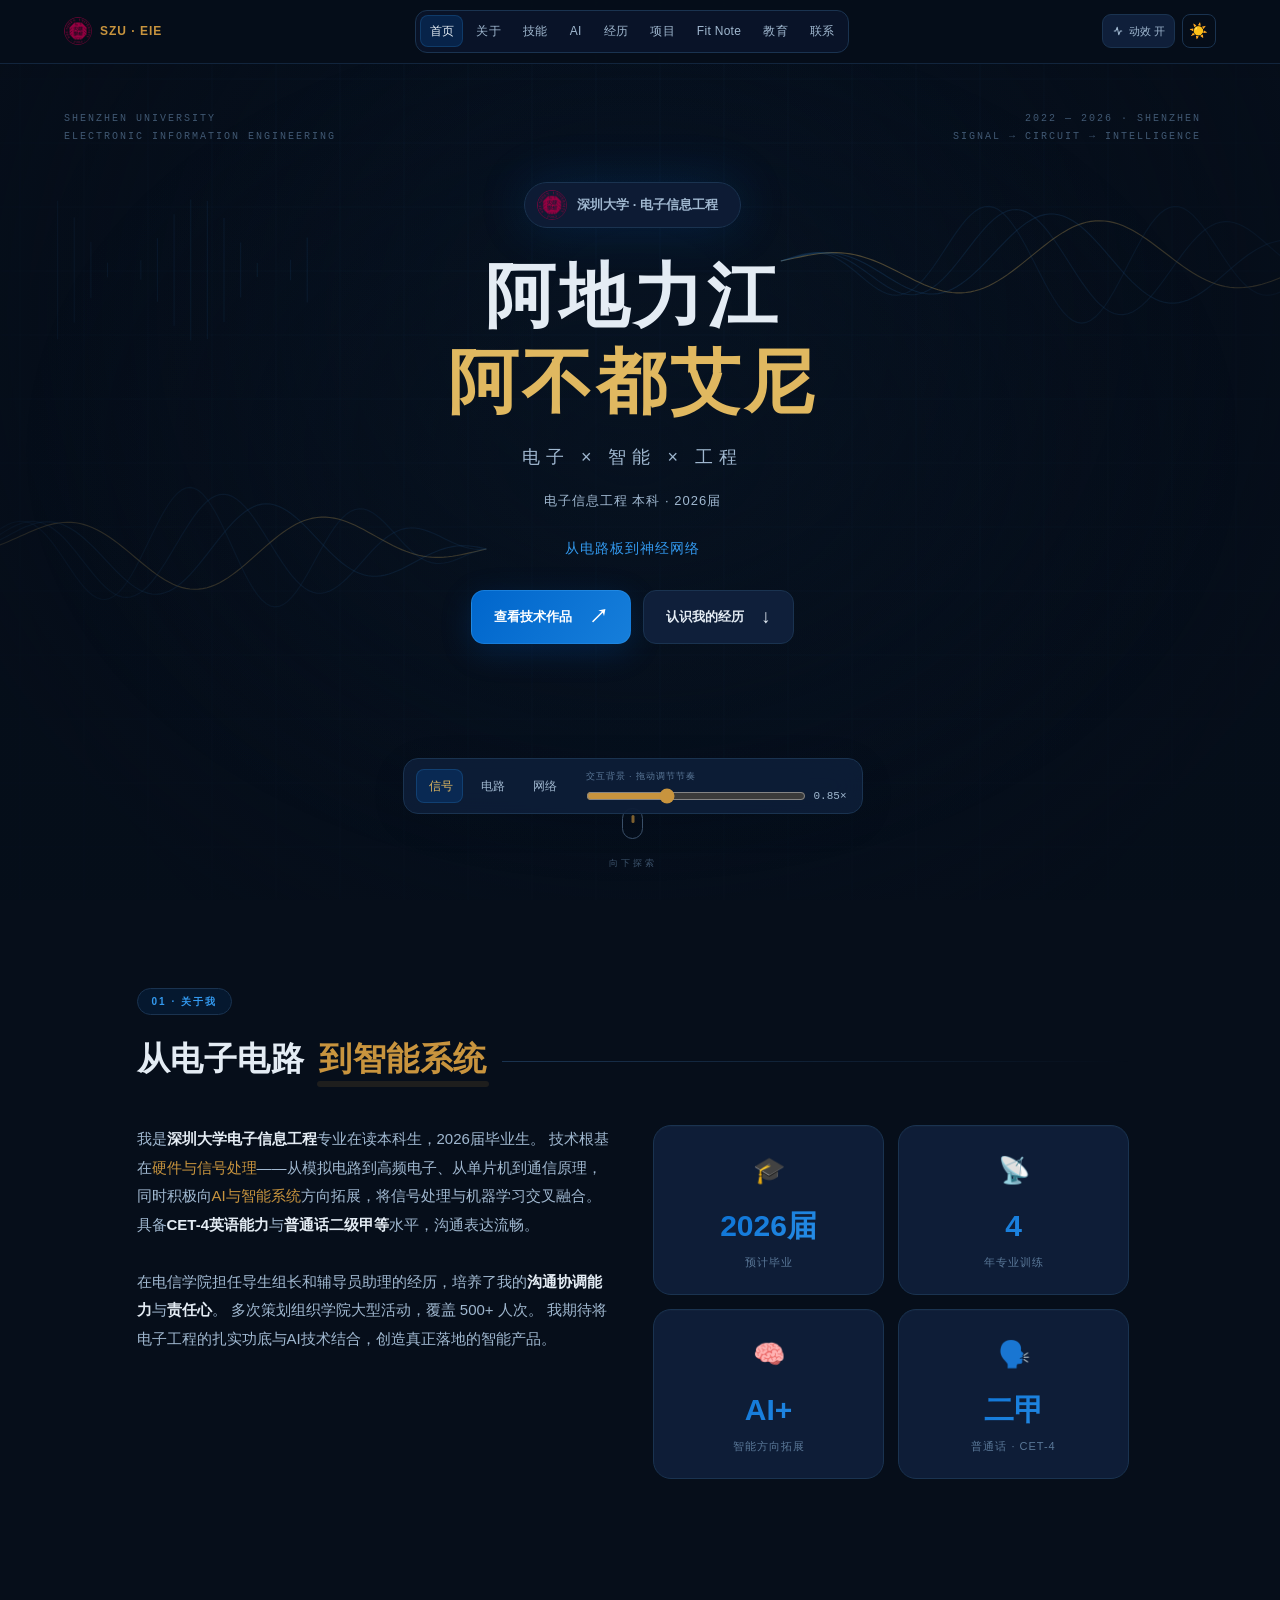
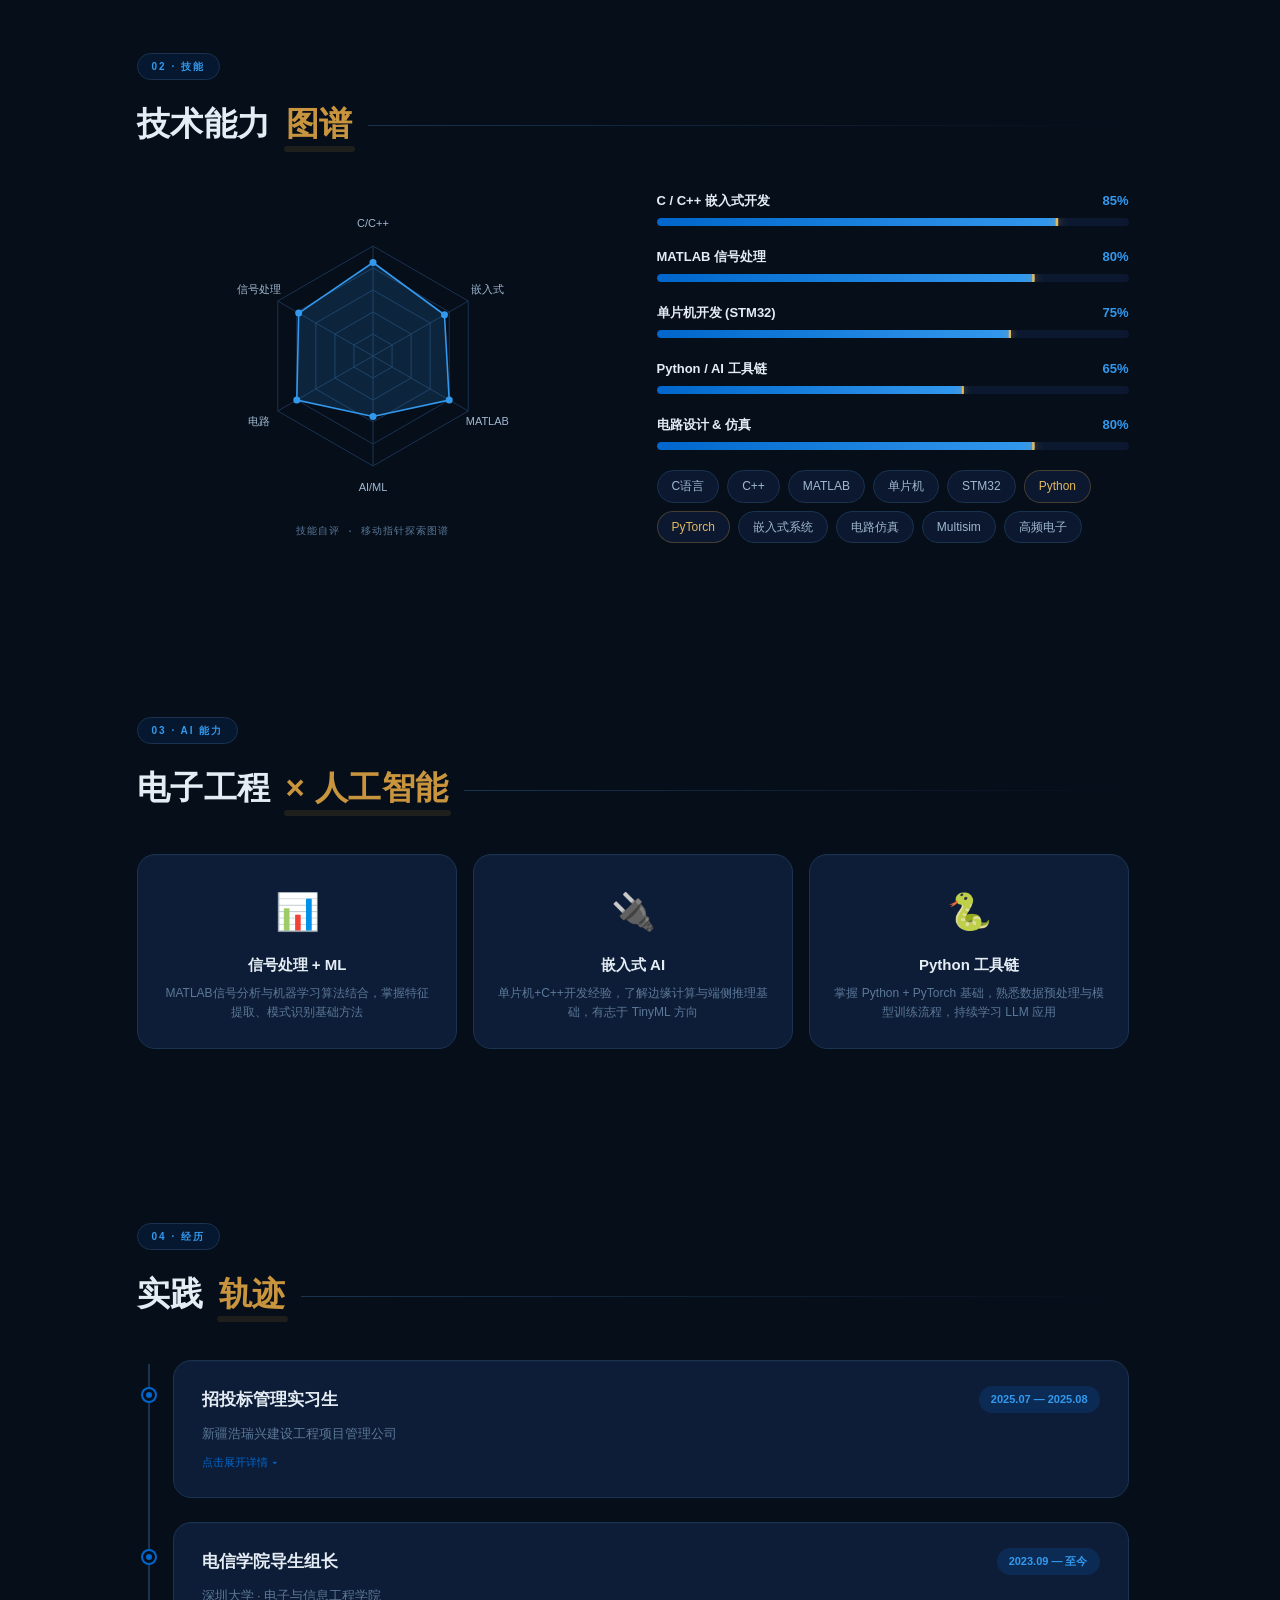
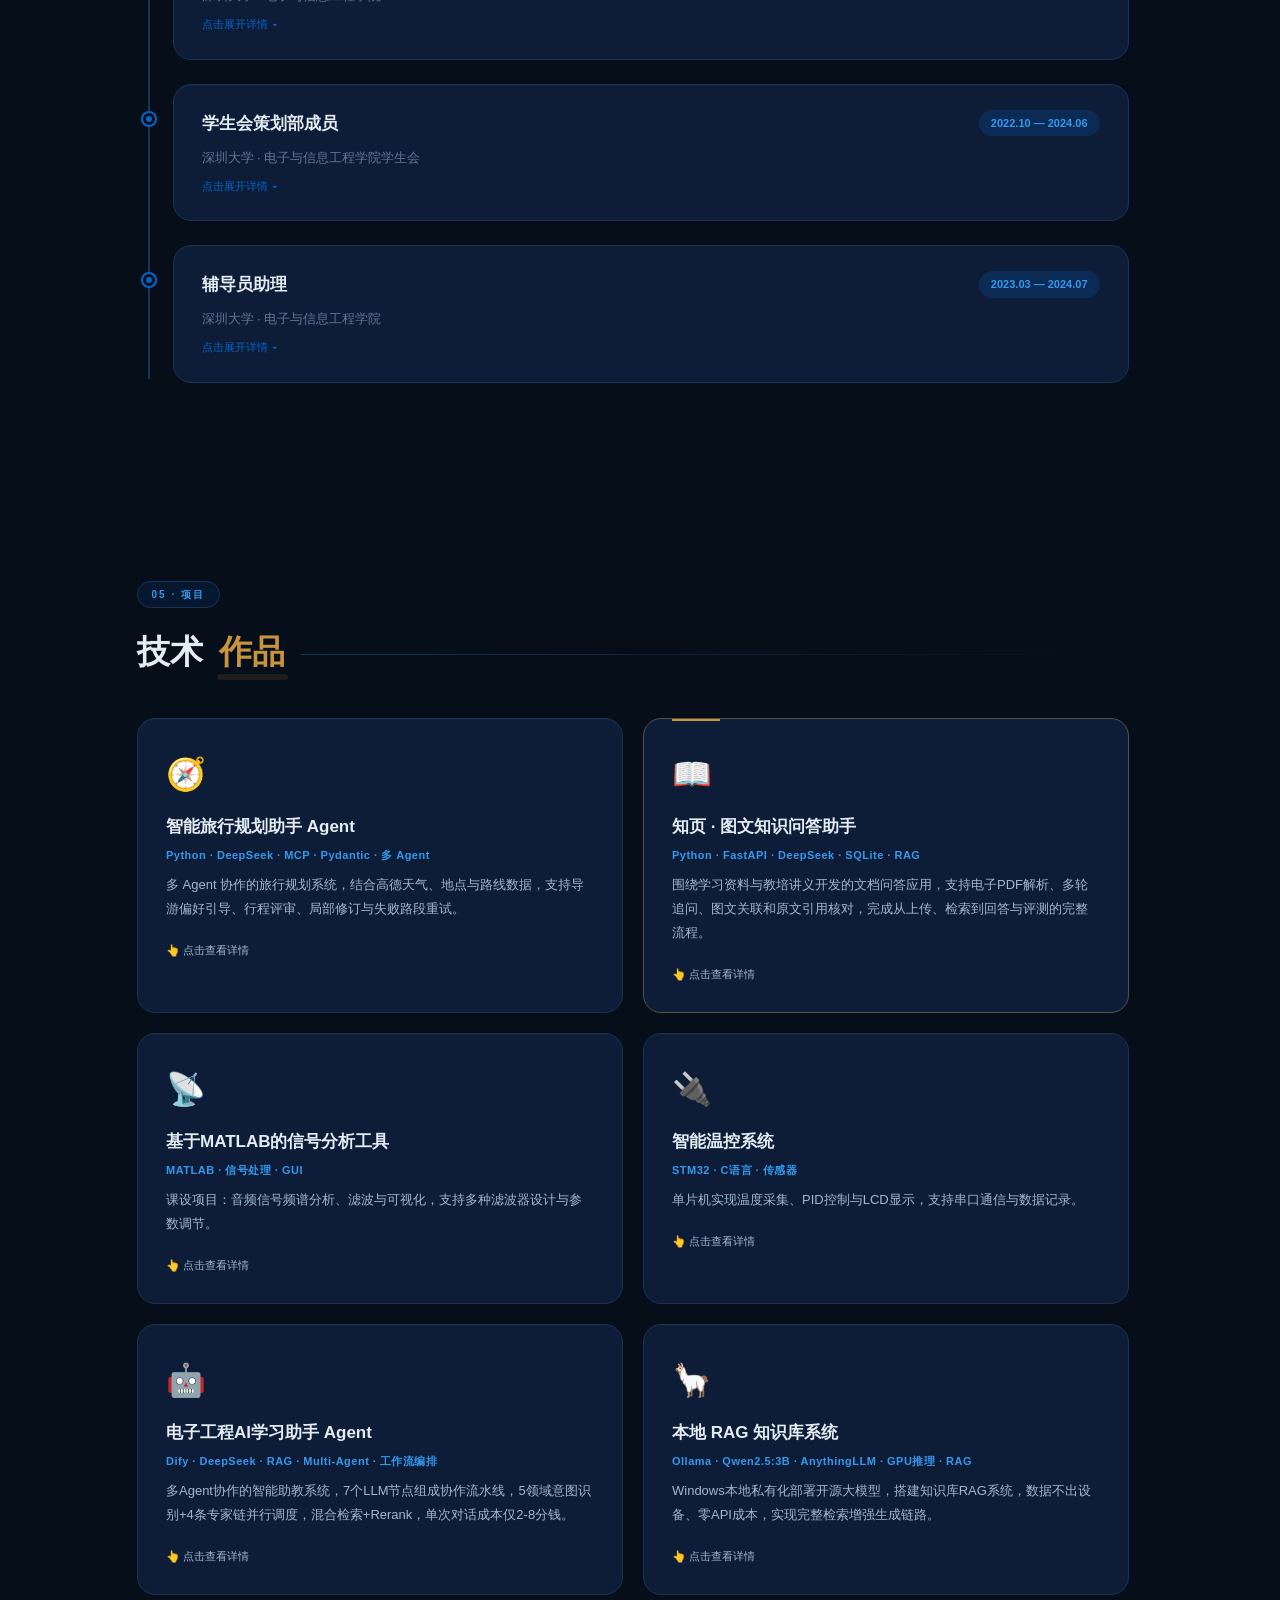
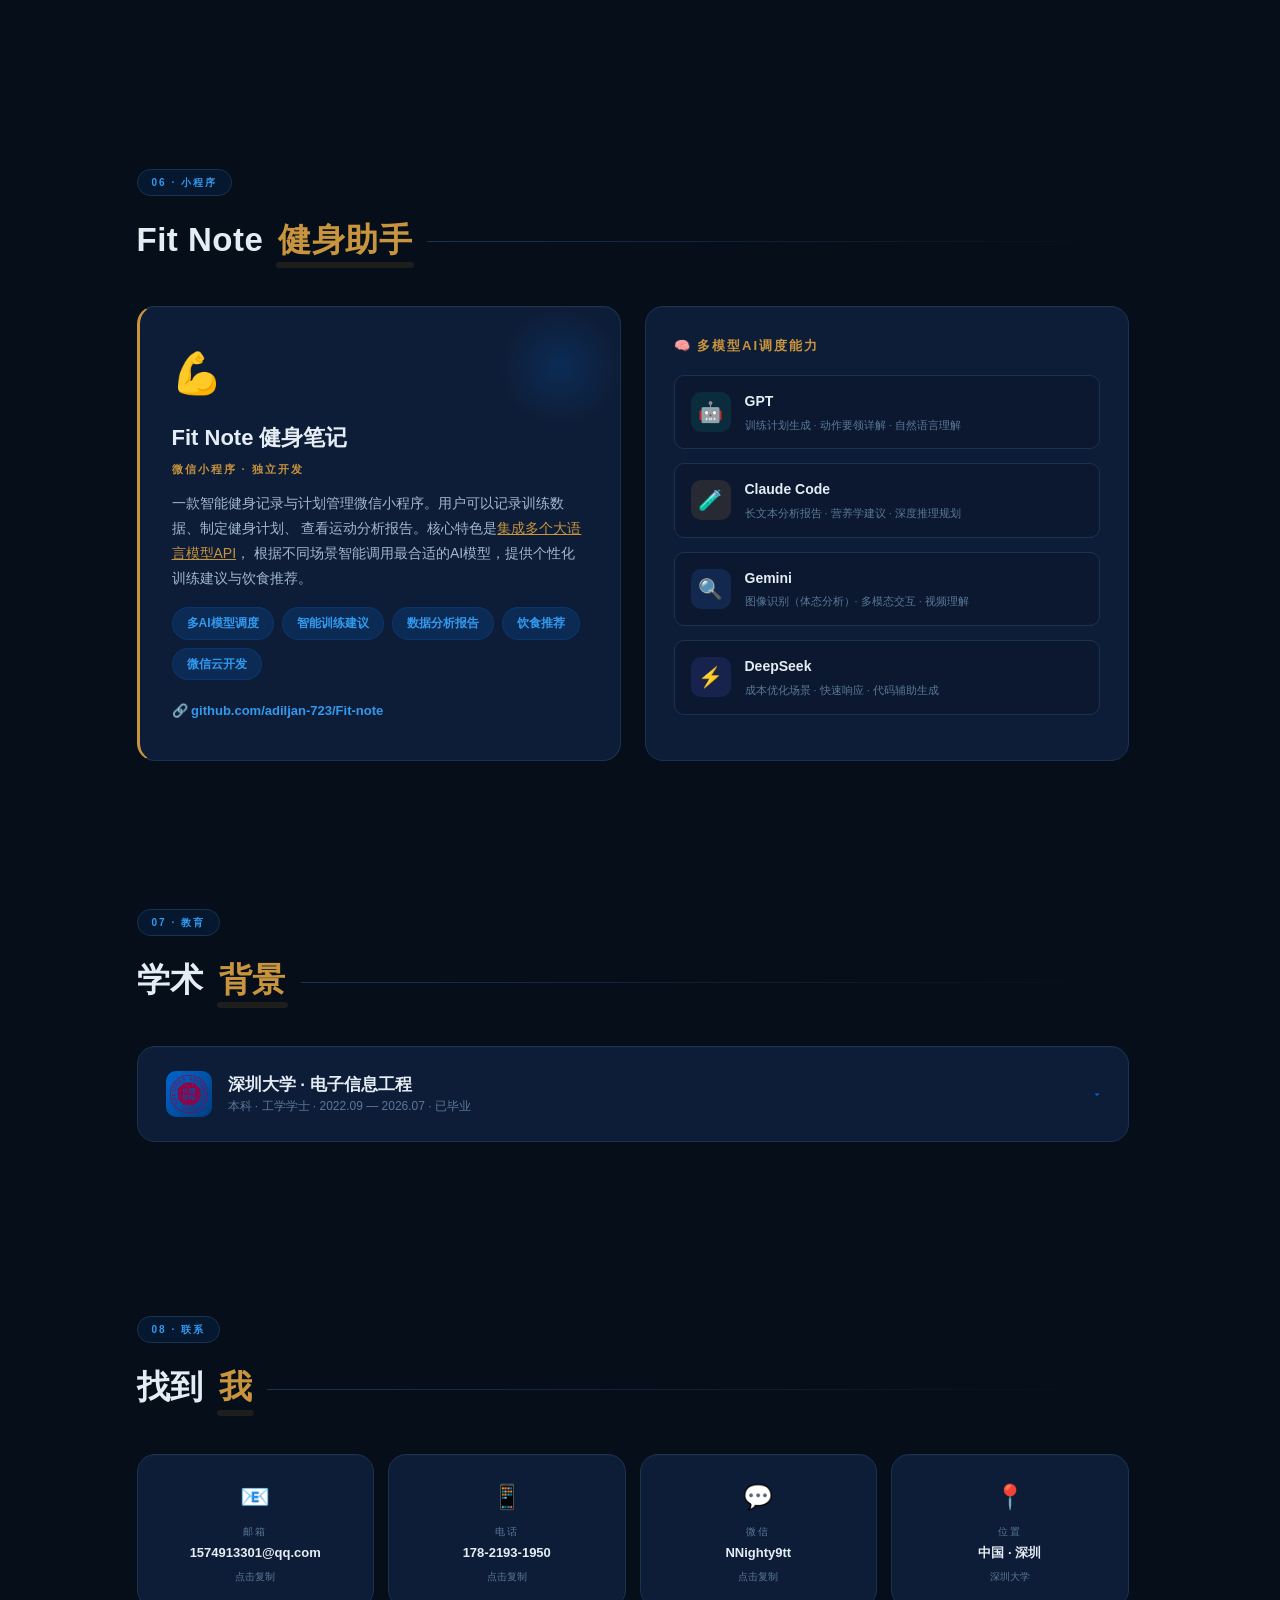
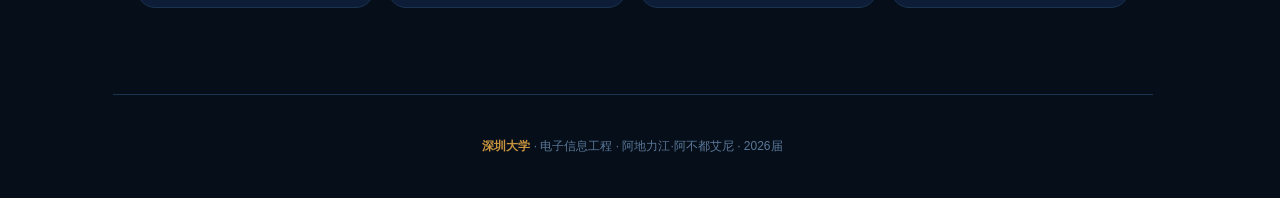
==== commit 2e108106: "fix: update education graduation to July 2026" ====
--- a/index.html
+++ b/index.html
@@ -876,7 +876,7 @@
         </span>
         <div>
           <h3>深圳大学 · 电子信息工程</h3>
-          <p class="edu-meta">本科 · 工学学士 · 2022.09 — 2026.06 · 预计毕业</p>
+          <p class="edu-meta">本科 · 工学学士 · 2022.09 — 2026.07 · 已毕业</p>
         </div>
       </div>
       <span class="edu-arrow">▾</span>
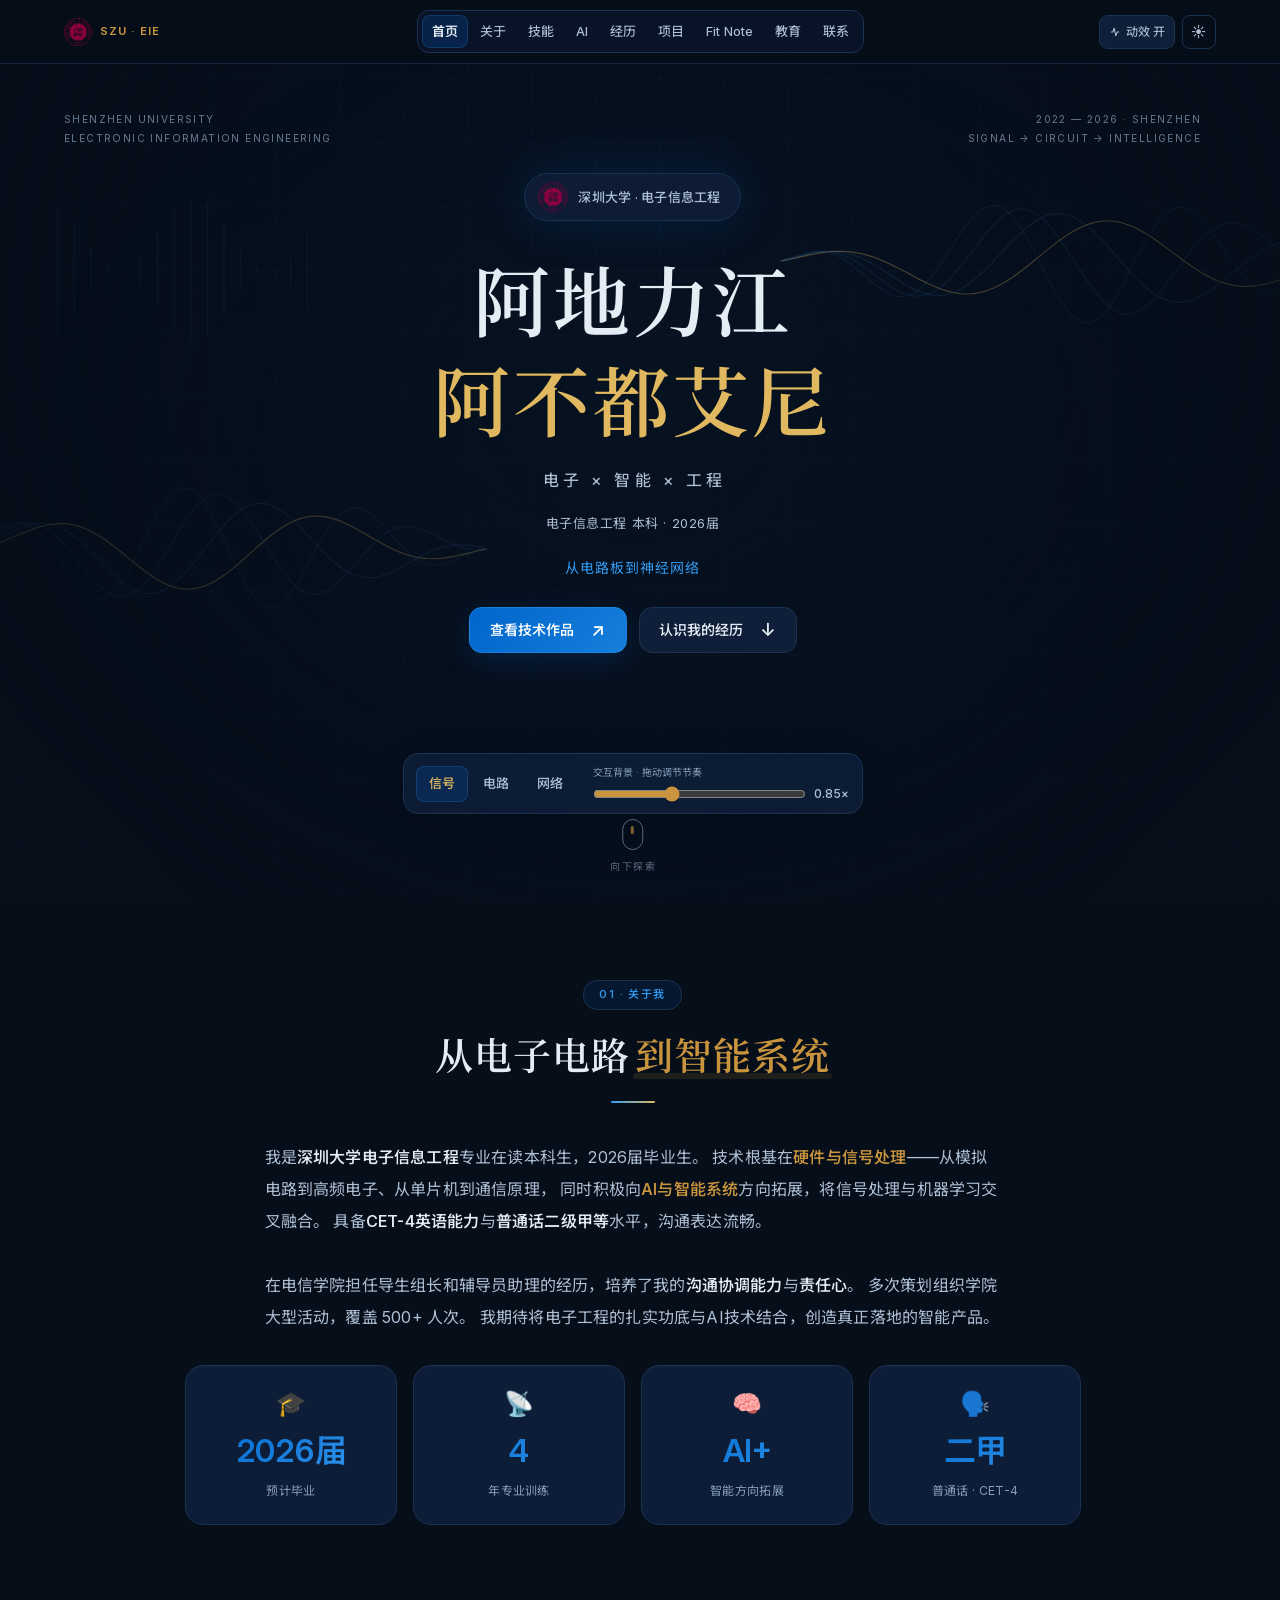
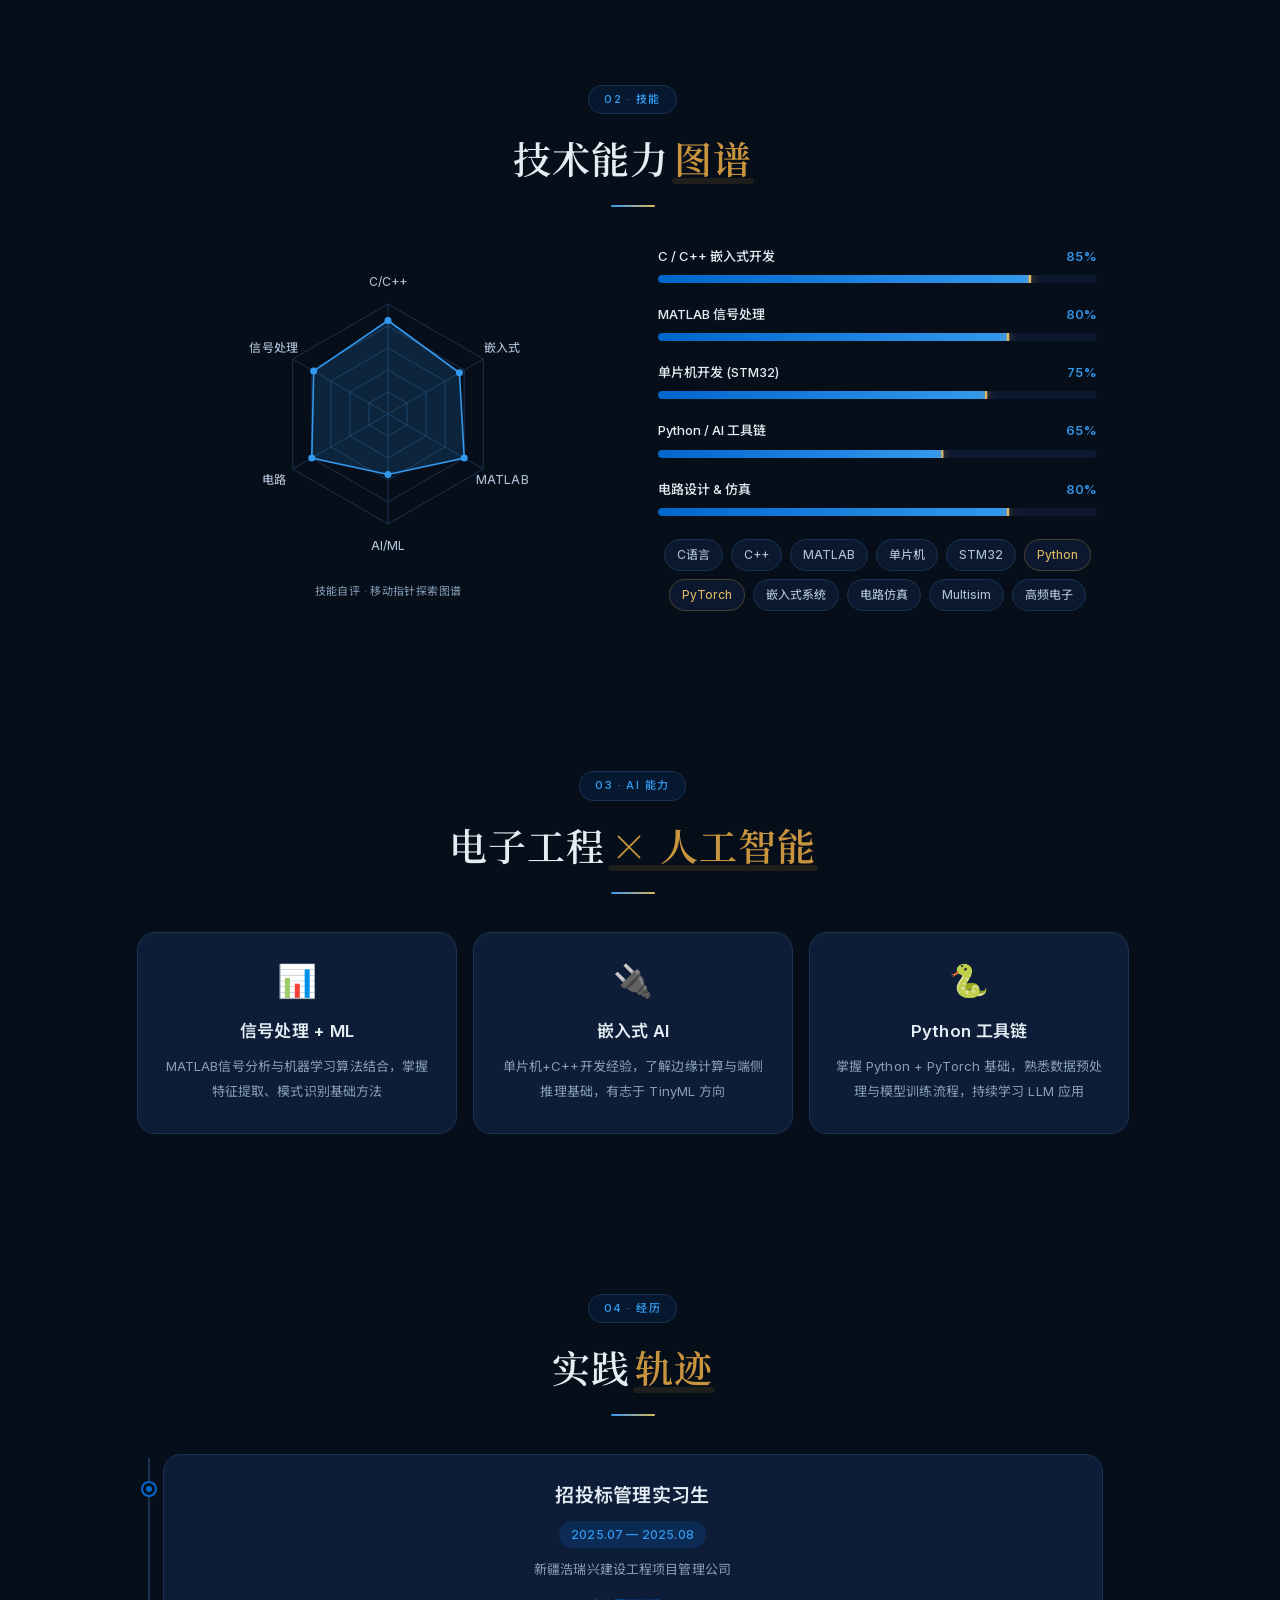
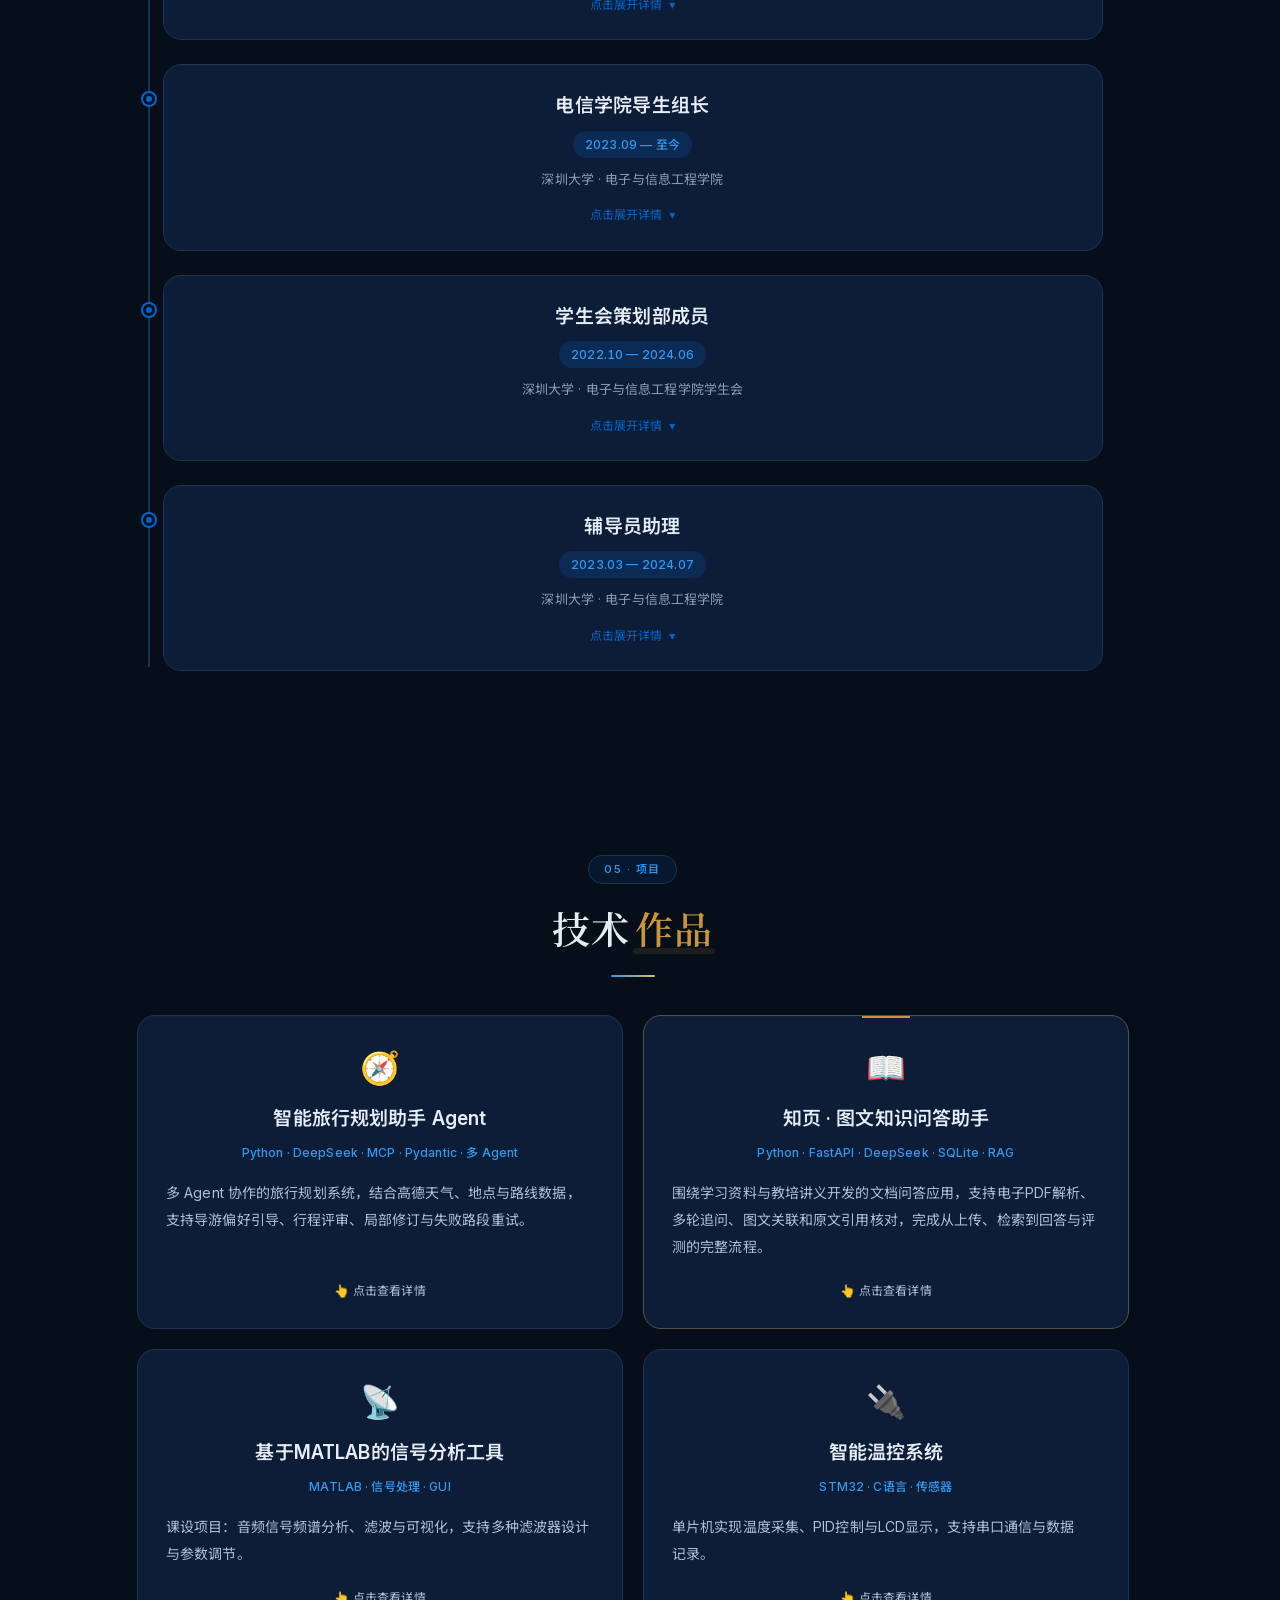
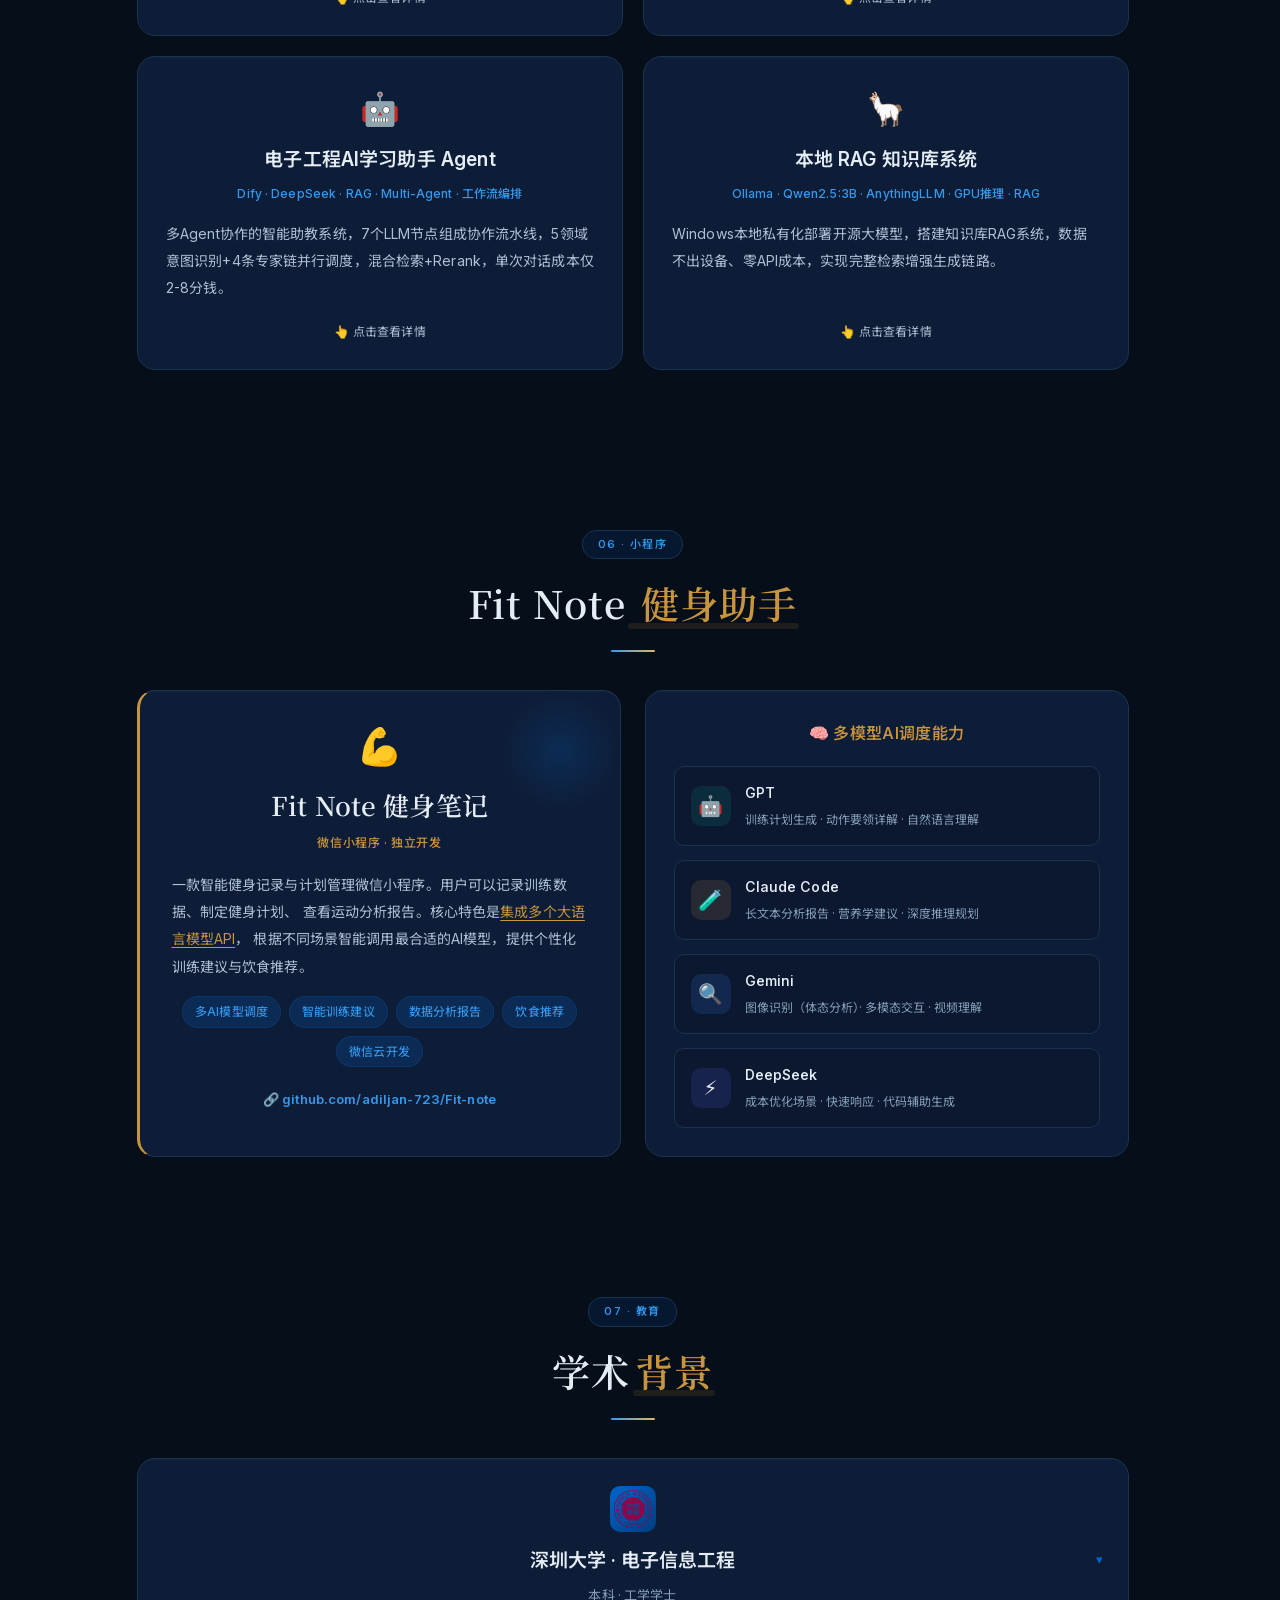
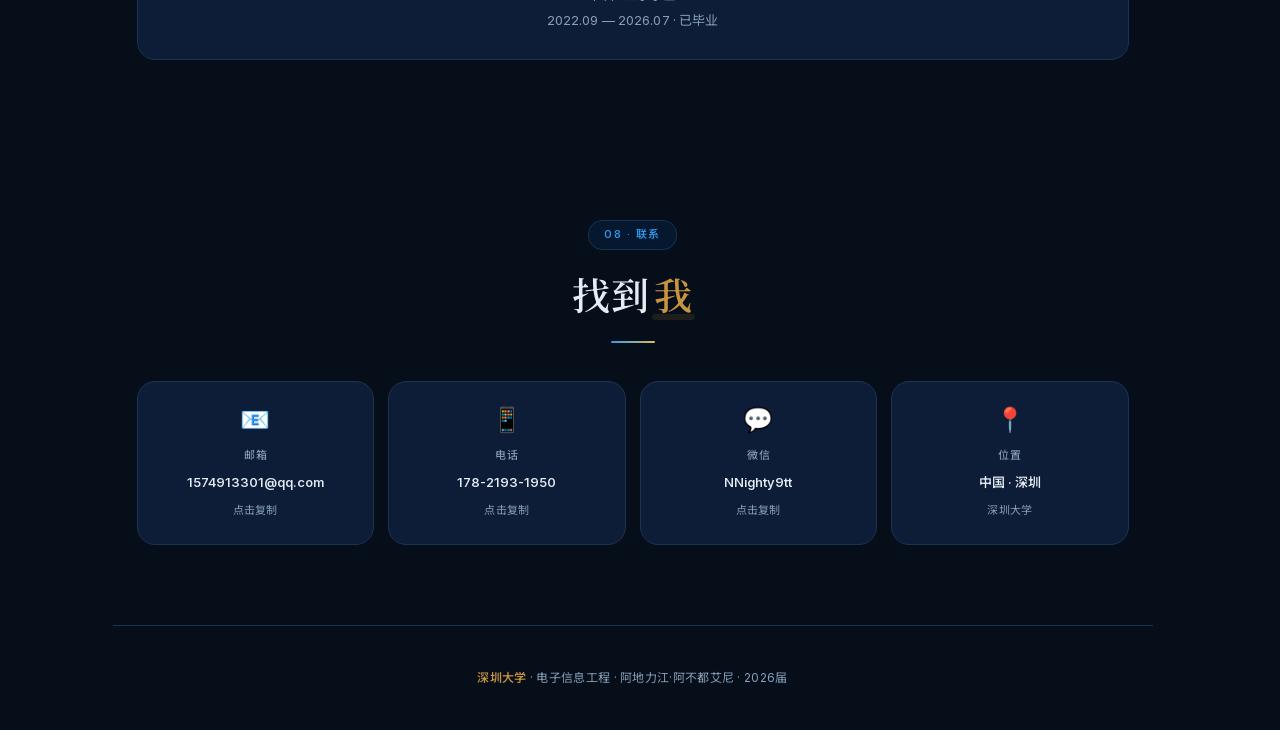
==== commit e5b7c023: "feat: refine resume typography and centered visual layout" ====
--- a/index.html
+++ b/index.html
@@ -549,7 +549,11 @@
   .project-card:focus-visible { outline: 2px solid var(--accent2); outline-offset: 4px; }
 </style>
 <link rel="stylesheet" href="assets/resume-motion.css?v=20261107a">
-<script type="module" src="assets/resume-motion.mjs?v=20261107a"></script>
+<script type="module" src="assets/resume-motion.mjs?v=20261108a"></script>
+<link rel="preload" href="assets/fonts/resume-sans-f673940a5f.woff2" as="font" type="font/woff2" crossorigin>
+<link rel="preload" href="assets/fonts/resume-serif-4f2c417f93.woff2" as="font" type="font/woff2" crossorigin>
+<link rel="preload" href="assets/fonts/inter-variable-4.1.woff2" as="font" type="font/woff2" crossorigin>
+<link rel="stylesheet" href="assets/typography.css?v=20261108a">
 </head>
 <body>
 <canvas id="engineering-canvas" aria-hidden="true"></canvas>
@@ -876,7 +880,7 @@
         </span>
         <div>
           <h3>深圳大学 · 电子信息工程</h3>
-          <p class="edu-meta">本科 · 工学学士 · 2022.09 — 2026.07 · 已毕业</p>
+          <p class="edu-meta"><span>本科 · 工学学士</span> <span>2022.09 — 2026.07 · 已毕业</span></p>
         </div>
       </div>
       <span class="edu-arrow">▾</span>
@@ -1080,3 +1084,4 @@
 </body>
 </html>
 
+
--- a/assets/typography.css
+++ b/assets/typography.css
@@ -0,0 +1,225 @@
+@font-face { font-family: 'Resume Sans'; font-style: normal; font-weight: 100 900; font-display: swap; src: url('./fonts/resume-sans-f673940a5f.woff2') format('woff2'); }
+@font-face { font-family: 'Resume Serif'; font-style: normal; font-weight: 200 900; font-display: swap; src: url('./fonts/resume-serif-4f2c417f93.woff2') format('woff2'); }
+@font-face { font-family: 'Inter Variable'; font-style: normal; font-weight: 100 900; font-display: swap; src: url('./fonts/inter-variable-4.1.woff2') format('woff2'); }
+
+/* Font faces are generated below from the local font manifest. */
+
+:root {
+  --font-body: "Inter Variable", "Resume Sans", "PingFang SC", "Microsoft YaHei UI", system-ui, sans-serif;
+  --font-display: "Resume Serif", "Songti SC", "STSong", "SimSun", serif;
+  --font-data: "Inter Variable", "Resume Sans", system-ui, sans-serif;
+  --font: var(--font-body);
+  --type-small: .8125rem;
+  --type-body: .9375rem;
+  --type-lead: 1rem;
+  --type-card-title: 1.1875rem;
+  --type-section: clamp(1.625rem, 3vw, 2.375rem);
+  font-family: var(--font-body);
+  font-optical-sizing: auto;
+  font-synthesis: none;
+  font-kerning: normal;
+  font-feature-settings: "kern" 1, "liga" 1, "calt" 1;
+}
+[data-theme="dark"] { --text2: #aec0d4; --text3: #879fb8; }
+[data-theme="light"] { --text3: #637d96; }
+body { font-family:var(--font-body); font-size:var(--type-body); font-weight:400; line-height:1.85; letter-spacing:.008em; -webkit-font-smoothing:antialiased; }
+button,input,select,textarea { font-family:var(--font-body); }
+button,a { text-underline-offset:.2em; }
+h1,h2,h3,h4 { font-weight:600; text-wrap:balance; }
+p,li { line-break:strict; }
+strong { font-weight:600; }
+
+/* The main reading axis is shared by headings, cards and controls. */
+.section { padding-block:80px; }
+.section-badge { display:table; margin:0 auto 15px; font-family:var(--font-data); font-size:.6875rem; font-weight:550; line-height:1.6; letter-spacing:.13em; padding:5px 15px; }
+.section-title { display:block; position:relative; margin:0 auto 38px; padding-bottom:21px; font-family:var(--font-display); font-size:var(--type-section); font-weight:600; line-height:1.5; letter-spacing:.025em; text-align:center; }
+.section-title::after { position:absolute; left:50%; bottom:0; translate:-50% 0; width:44px; height:2px; margin:0; border-radius:4px; background:linear-gradient(90deg,var(--accent2),var(--gold-light)); }
+.section-title .hl { margin-inline-start:.12em; }
+.section-title .hl::after { bottom:.03em; }
+
+.hero-content { display:flex; flex-direction:column; align-items:center; text-align:center; }
+.hero-content .school-badge { justify-content:center; gap:10px; font-size:.8125rem; font-weight:500; letter-spacing:.02em; line-height:1.6; padding:8px 19px 8px 13px; }
+.hero-content h1 { width:100%; font-family:var(--font-display); font-size:clamp(2.75rem,6vw,5rem); font-weight:600; letter-spacing:.035em; line-height:1.3; margin:4px 0 17px; }
+.name-line { text-align:center; }
+.name-letter { vertical-align:baseline; }
+.hero-content .subtitle { font-size:1rem; font-weight:450; line-height:1.8; letter-spacing:.26em; padding-inline-start:.26em; }
+.hero-content .major-tag { font-size:.8125rem; font-weight:400; line-height:1.8; letter-spacing:.045em; margin-top:7px; }
+.hero-content .typewriter-wrap { width:100%; min-height:29px; margin-top:15px; }
+.hero-content .typing { font-family:var(--font-body); font-size:.875rem!important; font-weight:400; letter-spacing:.03em; line-height:1.8; }
+.hero-actions { width:100%; gap:12px; margin-top:24px; }
+.hero-action { min-height:46px; min-width:158px; padding:10px 19px; font-size:.875rem; font-weight:550; letter-spacing:.01em; line-height:1.4; }
+.hero-action span { font-family:var(--font-data); font-size:1.125rem; line-height:1; }
+.hero-coordinate { font-family:var(--font-data); font-size:.625rem; font-weight:450; letter-spacing:.14em; line-height:1.9; }
+.hero-scroll-hint span { display:block; font-size:.625rem; line-height:1.6; letter-spacing:.15em; padding-left:.15em; }
+.signal-console { align-items:center; }
+.signal-tabs button { min-height:36px; padding:7px 13px; font-family:var(--font-body); font-size:.8125rem; font-weight:500; line-height:1.5; letter-spacing:.015em; }
+.signal-tempo label { font-family:var(--font-body); font-size:.625rem; font-weight:400; line-height:1.7; letter-spacing:0; }
+.signal-tempo output { font-family:var(--font-data); font-size:.75rem; font-weight:500; font-variant-numeric:tabular-nums; line-height:1.5; text-align:center; }
+
+/* A three-column header keeps the navigation centered independently of labels. */
+.nav-inner { display:grid; grid-template-columns:minmax(130px,1fr) auto minmax(130px,1fr); align-items:center; gap:16px; }
+.nav-brand { justify-self:start; font-family:var(--font-data); font-size:.6875rem; font-weight:650; letter-spacing:.1em; line-height:1.5; }
+.nav-links { justify-self:center; max-width:100%; }
+.nav-links a { display:inline-flex; justify-content:center; align-items:center; font-size:.8125rem; font-weight:450; line-height:1.5; letter-spacing:0; padding:7px 10px; }
+.nav-links a.active { font-weight:600; }
+.nav-right { justify-self:end; align-items:center; }
+.motion-control { font-family:var(--font-body); font-size:.75rem; font-weight:450; line-height:1; min-height:34px; }
+.theme-toggle { font-family:var(--font-data); line-height:1; }
+
+.about-grid { display:flex; flex-direction:column; align-items:center; gap:32px; }
+.about-intro { width:100%; max-width:46rem; margin-inline:auto; font-size:var(--type-lead); font-weight:400; line-height:2; letter-spacing:.012em; text-align:start; text-wrap:pretty; }
+.about-intro strong,.about-intro em { font-weight:550; }
+.highlight-cards { width:min(100%,56rem); grid-template-columns:repeat(4,minmax(0,1fr)); gap:16px; }
+.hl-card { display:flex; align-items:center; justify-content:center; min-height:160px; padding:22px 14px; text-align:center; }
+.hl-card .resume-card-body { width:100%; }
+.hl-card .hl-icon { font-size:1.5rem; line-height:1.25; margin-bottom:10px; }
+.hl-card .hl-num { font-family:var(--font-data); font-size:2rem; font-weight:600; line-height:1.35; letter-spacing:-.02em; font-variant-numeric:tabular-nums; }
+.hl-card .hl-label { margin-top:9px; font-size:.75rem; font-weight:400; letter-spacing:.025em; line-height:1.6; }
+
+.skills-layout { width:min(100%,58rem); margin-inline:auto; grid-template-columns:minmax(0,1fr) minmax(0,1fr); gap:50px; }
+.skill-bar-item .bar-header { font-size:.8125rem; font-weight:500; line-height:1.7; letter-spacing:0; margin-bottom:8px; }
+.skill-bar-item .bar-header .pct { font-family:var(--font-data); font-size:.8125rem; font-weight:550; font-variant-numeric:tabular-nums; }
+.skill-tag-group { justify-content:center; gap:8px; margin-top:23px; }
+.skill-tag { font-size:.75rem; font-weight:450; line-height:1.7; letter-spacing:0; padding:5px 12px; }
+.radar-caption { font-family:var(--font-body); font-size:.6875rem; line-height:1.8; letter-spacing:.035em; text-align:center; }
+.ai-card { padding:28px 23px; }
+.ai-card .ai-icon { font-size:2rem; line-height:1.25; margin-bottom:16px; }
+.ai-card h4 { font-size:1.0625rem; font-weight:600; line-height:1.65; letter-spacing:.015em; margin-bottom:9px; }
+.ai-card p { font-size:.8125rem; font-weight:400; line-height:1.95; text-align:center; text-wrap:pretty; }
+
+.timeline { --timeline-inset:26px; padding-inline:var(--timeline-inset); }
+.tl-item::before { left:calc(11px - var(--timeline-inset) - 6px); }
+.tl-header { flex-direction:column; align-items:center; justify-content:center; gap:9px; text-align:center; margin-bottom:10px; }
+.tl-header h3 { font-size:var(--type-card-title); font-weight:600; line-height:1.65; letter-spacing:.015em; }
+.tl-header .period { font-family:var(--font-data); font-size:.75rem; font-weight:500; line-height:1.6; letter-spacing:.015em; padding:4px 12px; font-variant-numeric:tabular-nums; }
+.tl-org { max-width:38rem; margin-inline:auto; text-align:center; font-size:.8125rem; line-height:1.8; letter-spacing:.01em; }
+.tl-detail-inner { max-width:44rem; margin-inline:auto; padding-top:18px; }
+.tl-detail ul { font-size:.875rem; line-height:1.9; }
+.tl-detail li { line-height:1.95; margin-bottom:9px; }
+.tl-expand-hint { justify-content:center; gap:7px; margin-top:14px; font-size:.75rem; line-height:1.6; }
+
+.project-card { display:flex; flex-direction:column; padding:30px 28px 26px; text-align:center; }
+.project-card .resume-card-body { flex:1; display:flex; flex-direction:column; align-items:stretch; }
+.project-card .p-icon { display:grid; place-items:center; height:43px; margin:0 auto 15px; font-size:2rem; line-height:1; }
+.project-card h3 { font-family:var(--font-body); font-size:var(--type-card-title); font-weight:600; letter-spacing:.008em; line-height:1.6; margin:0 auto 8px; text-align:center; }
+.project-card .p-tech { max-width:34rem; margin:0 auto 14px; font-family:var(--font-data); font-size:.75rem; font-weight:500; line-height:1.85; letter-spacing:.01em; text-align:center; text-wrap:balance; }
+.project-card .p-desc { max-width:32rem; margin-inline:auto; font-size:.875rem; font-weight:400; line-height:1.95; letter-spacing:.008em; text-align:start; text-wrap:pretty; }
+.project-card .p-click-hint { justify-content:center; padding-top:21px; margin-top:auto; font-size:.75rem; line-height:1.7; letter-spacing:.015em; }
+.project-card[data-project="zhiye"]::before { left:50%; translate:-50% 0; }
+.travel-feature h3 { font-family:var(--font-display); font-size:1.625rem; font-weight:600; line-height:1.5; }
+.travel-feature p { font-size:.875rem; line-height:1.9; }
+.travel-feature .travel-kicker { font-size:.75rem; font-weight:500; letter-spacing:.03em; }
+.travel-feature .travel-stack { font-family:var(--font-data); font-size:.75rem; font-weight:500; line-height:1.8; }
+.travel-sample span { font-size:.8125rem; line-height:1.85; }
+.travel-sample strong { font-size:1rem; font-weight:550; line-height:1.7; }
+
+.fitnote-main { text-align:center; }
+.fitnote-main .fn-icon { font-size:2.25rem; line-height:1.3; margin-bottom:15px; }
+.fitnote-main h3 { font-family:var(--font-display); font-size:1.625rem; font-weight:600; line-height:1.5; }
+.fitnote-main .fn-platform { font-size:.75rem; font-weight:500; letter-spacing:.05em; line-height:1.8; margin-top:8px; margin-bottom:17px; }
+.fitnote-main .fn-desc { max-width:34rem; margin-inline:auto; font-size:.875rem; font-weight:400; line-height:1.95; letter-spacing:.008em; text-align:start; text-wrap:pretty; }
+.fn-highlights { justify-content:center; gap:8px; }
+.fn-highlight { font-size:.75rem; font-weight:450; line-height:1.65; padding:5px 12px; }
+.fitnote-ai h4 { justify-content:center; font-size:1rem; font-weight:550; line-height:1.8; letter-spacing:.02em; text-align:center; }
+.ai-model-item .model-name { font-family:var(--font-data); font-size:.875rem; font-weight:550; line-height:1.7; }
+.ai-model-item .model-use { font-size:.75rem; line-height:1.85; margin-top:4px; letter-spacing:0; }
+
+.edu-toggle { position:relative; justify-content:center; padding:27px 54px; text-align:center; }
+.edu-toggle .edu-left { flex-direction:column; justify-content:center; align-items:center; gap:13px; min-width:0; }
+.edu-toggle h3 { font-size:var(--type-card-title); font-weight:600; line-height:1.65; text-align:center; }
+.edu-toggle .edu-meta { display:flex; flex-direction:column; align-items:center; gap:1px; margin-top:7px; font-family:var(--font-data); font-size:.8125rem; font-weight:400; line-height:1.85; letter-spacing:.01em; text-align:center; font-variant-numeric:tabular-nums; }
+.edu-meta > span { white-space:nowrap; }
+.edu-toggle .edu-arrow { position:absolute; top:50%; right:25px; translate:0 -50%; font-family:var(--font-data); font-size:.8125rem; }
+.edu-body-inner { max-width:48rem; margin-inline:auto; padding:0 28px 29px; text-align:center; font-size:.875rem; line-height:1.9; }
+.edu-body-inner .course-row strong { font-size:.8125rem; font-weight:550; line-height:1.85; letter-spacing:.02em; }
+.course-tags { justify-content:center; gap:9px; margin-top:10px; }
+.course-tag { font-size:.75rem; font-weight:400; line-height:1.75; padding:5px 11px; }
+.course-tag.cert { font-weight:500; }
+
+.contact-item { display:flex; flex-direction:column; align-items:center; justify-content:center; min-height:164px; padding:24px 12px; text-align:center; }
+.contact-item .c-icon { line-height:1.2; margin-bottom:13px; font-size:1.5rem; }
+.contact-item .c-label { font-size:.6875rem; font-weight:450; line-height:1.6; letter-spacing:.1em; padding-left:.1em; }
+.contact-item .c-value { max-width:100%; margin-top:4px; font-family:var(--font-data); font-size:.8125rem; font-weight:550; line-height:1.8; letter-spacing:0; overflow-wrap:anywhere; word-break:normal; }
+.contact-item .c-hint { margin-top:7px; font-size:.6875rem; line-height:1.7; letter-spacing:.015em; }
+.footer { font-family:var(--font-body); font-size:.75rem; font-weight:400; line-height:2; letter-spacing:.025em; }
+.footer .szu-mark { font-weight:550; }
+
+.modal { padding:30px 34px 32px; }
+.modal-close { margin-bottom:-34px; }
+.modal h3 { padding:0 34px; font-family:var(--font-display); font-size:1.625rem; font-weight:600; line-height:1.6; letter-spacing:.015em; text-align:center; margin:0 auto 8px; }
+.modal .m-tech { margin:0 auto 20px; font-family:var(--font-data); font-size:.75rem; font-weight:500; line-height:1.95; letter-spacing:.015em; text-align:center; text-wrap:balance; }
+.modal .m-desc { margin:0 auto 19px; max-width:36rem; font-size:.9375rem; font-weight:400; line-height:2; letter-spacing:.008em; text-align:start; text-wrap:pretty; }
+.modal .m-features { max-width:36rem; margin-inline:auto; }
+.modal .m-features li { font-size:.875rem; font-weight:400; line-height:1.95; padding-block:11px; letter-spacing:.006em; }
+.modal .m-link,.modal .m-demo-btn { display:flex; justify-content:center; align-items:center; width:fit-content; min-height:44px; margin:18px auto 0; padding:10px 20px; font-size:.875rem; font-weight:550; line-height:1.5; letter-spacing:.01em; }
+.modal .m-video-section .m-video-title { justify-content:center; font-size:.8125rem; font-weight:550; line-height:1.8; letter-spacing:.03em; }
+.copied-toast { font-family:var(--font-body); font-size:.8125rem; font-weight:500; line-height:1.6; }
+.resume-tooltip { font-family:var(--font-body); font-size:.75rem; font-weight:400; line-height:1.8; }
+
+@media(max-width:1100px) {
+ .nav-inner { grid-template-columns:110px minmax(0,1fr) 110px; gap:10px; }
+ .nav-links { overflow-x:auto; scrollbar-width:none; }
+ .nav-links a { padding-inline:9px; font-size:.75rem; }
+}
+@media(max-width:760px) {
+ .section { padding:60px 20px; }
+ .section-title { font-size:1.875rem; line-height:1.55; letter-spacing:.015em; margin-bottom:30px; padding-bottom:18px; }
+ .section-badge { font-size:.625rem; margin-bottom:12px; }
+ .hero { min-height:790px; }
+ .hero-content h1 { font-size:clamp(2.75rem,10.5vw,3.875rem); letter-spacing:.02em; line-height:1.3; }
+ .hero-content .subtitle { font-size:.9375rem; letter-spacing:.14em; padding-left:.14em; }
+ .hero-content .school-badge { font-size:.75rem!important; }
+ .hero-content .typing { font-size:.8125rem!important; }
+ .hero-content .major-tag { font-size:.75rem; letter-spacing:.01em; }
+ .hero-coordinate { font-size:.5625rem; letter-spacing:.07em; }
+ .hero-action { min-width:0; padding:10px 16px; font-size:.8125rem; }
+ .nav-inner { grid-template-columns:26px minmax(0,1fr) auto; gap:8px; }
+ .nav-brand { font-size:0; }
+ .nav-links { justify-self:stretch; }
+ .nav-links a { font-size:.75rem; padding:6px 9px; }
+ .motion-control { width:32px; min-width:32px; font-size:.75rem; }
+ .signal-tabs button { padding:7px 10px; font-size:.75rem; }
+ .signal-tempo label { font-size:.5625rem; }
+ .signal-tempo output { font-size:.6875rem; }
+ .about-intro { font-size:.9375rem; line-height:1.95; }
+ .highlight-cards { grid-template-columns:repeat(2,minmax(0,1fr)); gap:12px; }
+ .hl-card { min-height:148px; padding:20px 12px; }
+ .hl-card .hl-num { font-size:1.875rem; }
+ .skills-layout { grid-template-columns:minmax(0,1fr); gap:32px; }
+ .skill-bar-item .bar-header { font-size:.8125rem; gap:12px; }
+ .timeline { --timeline-inset:17px; }
+ .tl-item { padding:23px 18px; }
+ .tl-header h3 { font-size:1.0625rem; }
+ .tl-header .period { font-size:.6875rem; }
+ .tl-org { font-size:.75rem; }
+ .tl-detail ul { font-size:.8125rem; }
+ .project-card { padding:28px 23px 24px; }
+ .project-card h3 { font-size:1.125rem; }
+ .project-card .p-tech { font-size:.6875rem; }
+ .project-card .p-desc { font-size:.875rem; }
+ .fitnote-main,.fitnote-ai { padding:26px 23px; }
+ .fitnote-main h3 { font-size:1.5rem; }
+ .fitnote-ai h4 { font-size:.9375rem; }
+ .edu-toggle { padding:25px 38px; }
+ .edu-toggle h3 { font-size:1.0625rem; }
+ .edu-toggle .edu-meta { font-size:.75rem; }
+ .edu-toggle .edu-arrow { right:18px; }
+ .edu-body-inner { padding:0 19px 26px; }
+ .course-tag { font-size:.6875rem; }
+ .contact-grid { gap:12px; }
+ .contact-item { padding:23px 10px; }
+ .contact-item .c-value { font-size:.75rem; }
+ .modal { padding:25px 22px 27px; }
+ .modal h3 { font-size:1.375rem; padding-inline:29px; }
+ .modal .m-tech { font-size:.6875rem; }
+ .modal .m-desc { font-size:.875rem; line-height:1.95; }
+ .modal .m-features li { font-size:.8125rem; }
+}
+@media(max-width:380px) {
+ .section { padding-inline:16px; }
+ .section-title { font-size:1.625rem; }
+ .hero-content h1 { font-size:2.625rem; }
+ .signal-console { padding-inline:10px; }
+ .signal-tabs button { padding-inline:8px; }
+ .hero-action { padding-inline:13px; gap:12px; }
+}
